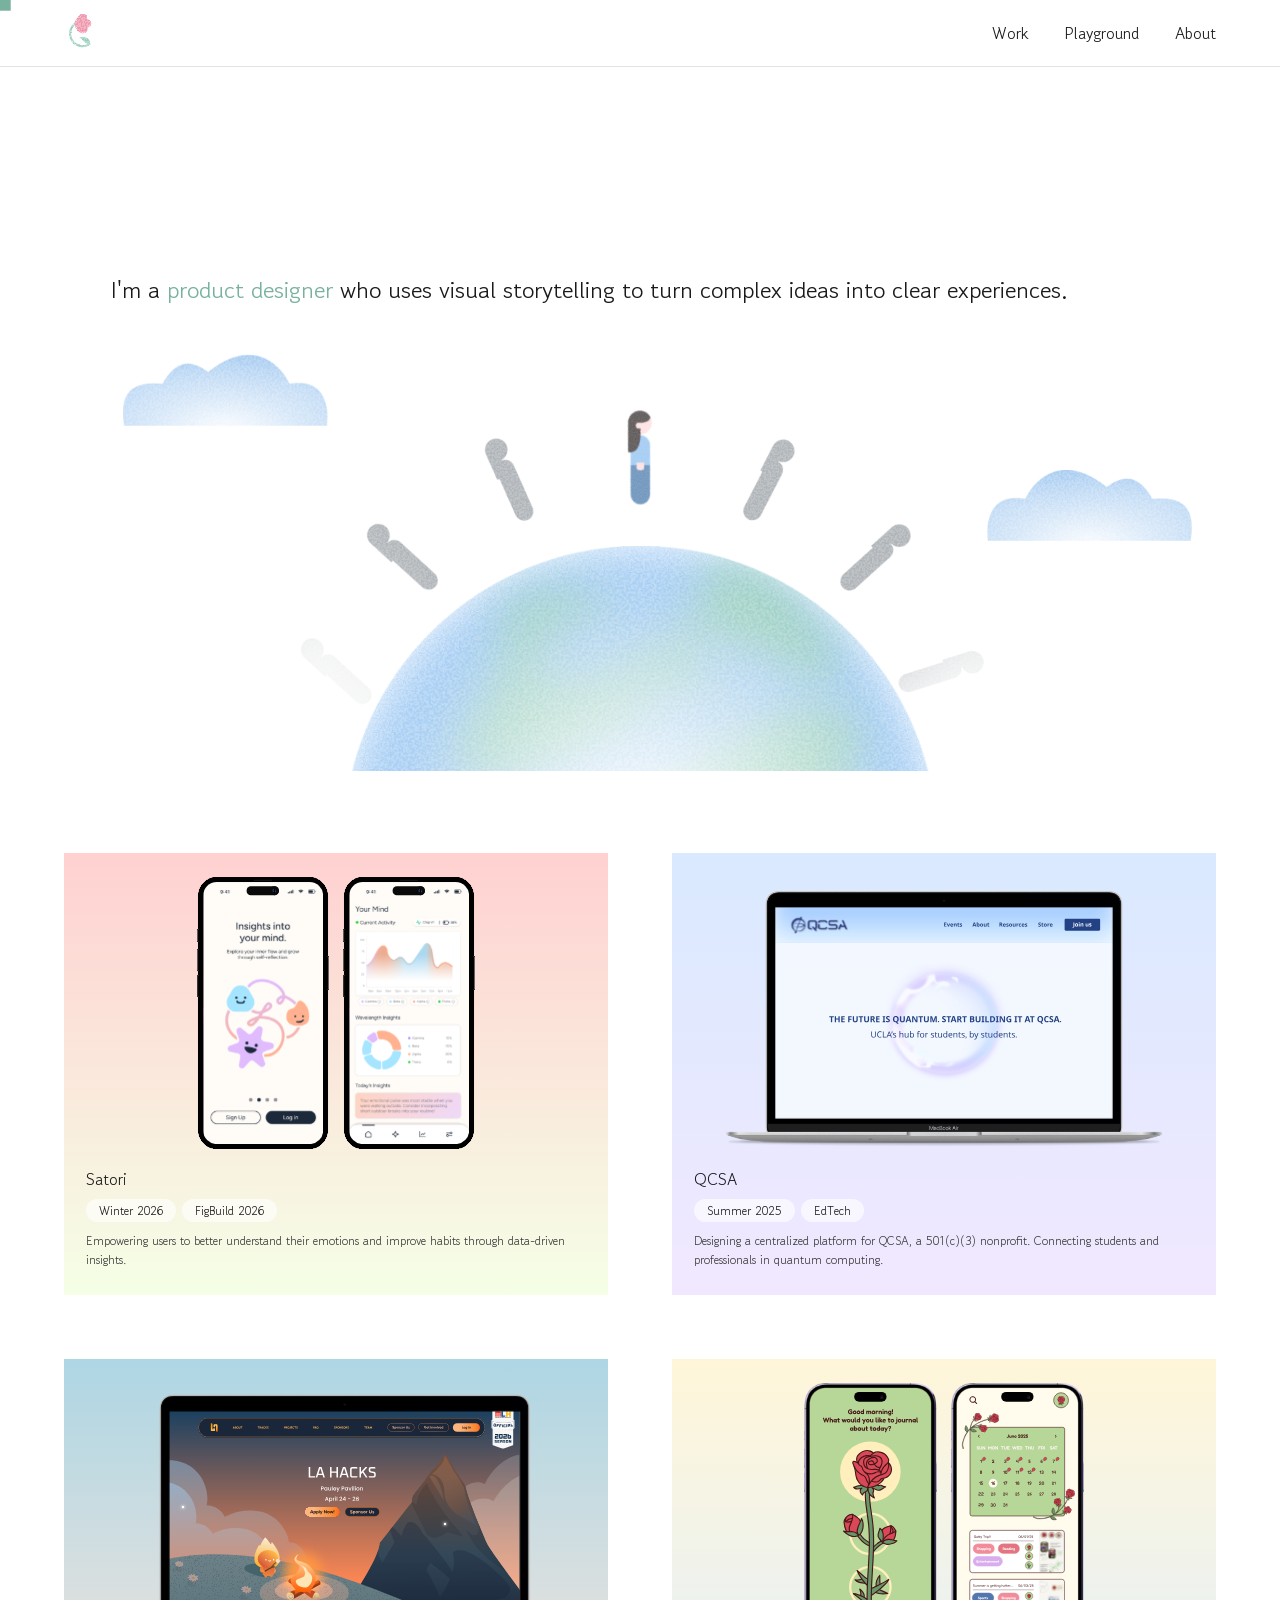
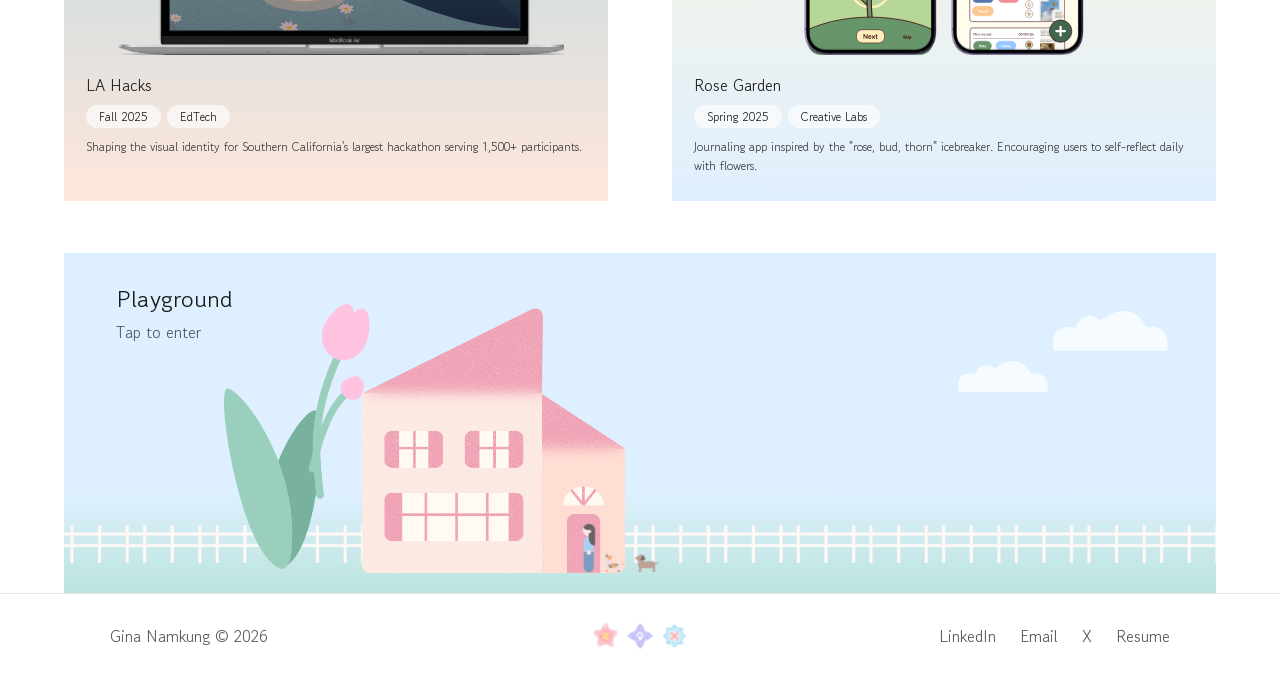
==== index.html @ fa968de3 "Initial commit: portfolio site" ====
<!DOCTYPE html>
<html lang="en">
<head>
  <meta charset="UTF-8">
  <meta name="viewport" content="width=device-width, initial-scale=1.0">
  <title>Gina — Product Designer</title>
  <link rel="icon" type="image/svg+xml" href="assets/logo.svg">
  <link rel="preconnect" href="https://fonts.googleapis.com">
  <link rel="preconnect" href="https://fonts.gstatic.com" crossorigin>
  <link href="https://fonts.googleapis.com/css2?family=Dancing+Script:wght@600&family=Gowun+Dodum&display=swap" rel="stylesheet">
  <link rel="stylesheet" href="style.css">
</head>
<body>

  <!-- ── NAV ── -->
  <nav class="nav">
    <div class="nav-inner">
      <a href="index.html" class="nav-logo">
        <img src="assets/logo.svg" alt="" class="nav-icon" aria-hidden="true" draggable="false">
      </a>
      <ul class="nav-links">
        <li><a href="#work">Work</a></li>
        <li><a href="playground.html">Playground</a></li>
        <li><a href="#about">About</a></li>
      </ul>
    </div>
  </nav>

  <!-- ── HERO ── -->
  <section class="hero">
    <div class="wrap hero-inner">
      <div class="hero-text">
        <span class="hero-name">Hello, I'm Gina!</span>
        <p class="hero-tagline">I'm a <span class="tagline-accent">product designer</span> who uses visual storytelling to turn complex ideas into clear experiences.</p>
      </div>
      <div class="hero-art">
        <div class="hero-globe-wrap">
          <div class="hero-globe-core">
            <img src="assets/glow.png"   class="hero-glow"   alt="" aria-hidden="true" draggable="false">
            <img src="assets/globe.png"  class="hero-globe"  alt="" aria-hidden="true" draggable="false">
            <img src="assets/orbit.png"  class="hero-orbit"  alt="" aria-hidden="true" draggable="false">
            <img src="assets/npc1.png"   class="hero-npc hero-npc--1"  alt="" aria-hidden="true" draggable="false">
            <img src="assets/npc2.png"   class="hero-npc hero-npc--2"  alt="" aria-hidden="true" draggable="false">
            <img src="assets/npc3.png"   class="hero-npc hero-npc--3"  alt="" aria-hidden="true" draggable="false">
            <img src="assets/npc4.png"   class="hero-npc hero-npc--4"  alt="" aria-hidden="true" draggable="false">
            <img src="assets/npc5.png"   class="hero-npc hero-npc--5"  alt="" aria-hidden="true" draggable="false">
            <img src="assets/npc6.png"   class="hero-npc hero-npc--6"  alt="" aria-hidden="true" draggable="false">
            <img src="assets/npc10.png"  class="hero-npc hero-npc--10" alt="" aria-hidden="true" draggable="false">
            <img src="assets/npc11.png"  class="hero-npc hero-npc--11" alt="" aria-hidden="true" draggable="false">
          </div>
          <img src="assets/cloud.png" class="hero-cloud hero-cloud--left"  alt="" aria-hidden="true" draggable="false">
          <img src="assets/cloud.png" class="hero-cloud hero-cloud--right" alt="" aria-hidden="true" draggable="false">
        </div>
      </div>
    </div>
  </section>

  <!-- ── WORK ── -->
  <section class="work" id="work">
    <div class="work-grid">

        <a class="card" href="#" style="--card-bg: linear-gradient(to bottom, #FFD1D1, #F5FFE6);">
          <div class="card-media">
            <img class="card-img" src="assets/Satori%201.svg" alt="Satori app mockup 1">
            <img class="card-img" src="assets/Satori2.svg" alt="Satori app mockup 2">
          </div>
          <div class="card-body">
            <h2>Satori</h2>
            <div class="tags">
              <span>Winter 2026</span>
              <span>FigBuild 2026</span>
            </div>
            <p>Empowering users to better understand their emotions and improve habits through data-driven insights.</p>
          </div>
        </a>

        <a class="card" href="#" style="--card-bg: linear-gradient(to bottom, #D9E9FF, #F1E8FF);">
          <div class="card-media">
            <img class="card-img" src="assets/qcsa.svg" alt="QCSA website mockup">
          </div>
          <div class="card-body">
            <h2>QCSA</h2>
            <div class="tags">
              <span>Summer 2025</span>
              <span>EdTech</span>
            </div>
            <p>Designing a centralized platform for QCSA, a 501(c)(3) nonprofit. Connecting students and professionals in quantum computing.</p>
          </div>
        </a>

        <a class="card" href="#" style="--card-bg: linear-gradient(to bottom, #AED6E4, #FFE7DB);">
          <div class="card-media">
            <img class="card-img" src="assets/lahacks.svg" alt="LA Hacks mockup">
          </div>
          <div class="card-body">
            <h2>LA Hacks</h2>
            <div class="tags">
              <span>Fall 2025</span>
              <span>EdTech</span>
            </div>
            <p>Shaping the visual identity for Southern California's largest hackathon serving 1,500+ participants.</p>
          </div>
        </a>

        <a class="card" href="#" style="--card-bg: linear-gradient(to bottom, #FFF6D9, #E0EFFF);">
          <div class="card-media">
            <img class="card-img" src="assets/RG%201.svg" alt="Rose Garden app mockup 1">
            <img class="card-img" src="assets/RG%202.svg" alt="Rose Garden app mockup 2">
          </div>
          <div class="card-body">
            <h2>Rose Garden</h2>
            <div class="tags">
              <span>Spring 2025</span>
              <span>Creative Labs</span>
            </div>
            <p>Journaling app inspired by the "rose, bud, thorn" icebreaker. Encouraging users to self-reflect daily with flowers.</p>
          </div>
        </a>

      </div>
  </section>

  <!-- ── PLAYGROUND ── -->
  <section class="pg-section" id="playground">
      <a href="playground.html" class="pg-box">
        <div class="pg-fence" aria-hidden="true"></div>
        <img src="assets/white-cloud.png" class="pg-cloud pg-cloud--1" alt="" aria-hidden="true" draggable="false">
        <img src="assets/white-cloud.png" class="pg-cloud pg-cloud--2" alt="" aria-hidden="true" draggable="false">
        <div class="pg-plants">
          <div class="pg-tulip-space">
            <div class="pg-tulip-wrap">
              <img src="assets/tulip-leaves.png" class="pg-tulip-leaves" alt="" aria-hidden="true" draggable="false">
              <img src="assets/tulip-big.png" class="pg-tulip-big" alt="" aria-hidden="true" draggable="false">
              <img src="assets/tulip-small.png" class="pg-tulip-small" alt="" aria-hidden="true" draggable="false">
            </div>
          </div>
          <div class="pg-house-space">
            <img src="assets/house.png" class="pg-house" alt="" aria-hidden="true" draggable="false">
          </div>
        </div>
        <div class="pg-npcs">
          <img src="assets/npc10.png" class="pg-npc pg-npc--10" alt="" aria-hidden="true" draggable="false">
          <img src="assets/npc11.png" class="pg-npc pg-npc--11" alt="" aria-hidden="true" draggable="false">
          <img src="assets/npc1.png"  class="pg-npc pg-npc--1"  alt="" aria-hidden="true" draggable="false">
        </div>
        <div class="pg-label">
          <p class="pg-title">Playground</p>
          <p class="pg-sub">Tap to enter</p>
        </div>
      </a>
  </section>

  <!-- ── FOOTER ── -->
  <footer class="footer" id="about">
    <hr class="footer-rule">
    <div class="wrap">
      <div class="footer-inner">
        <p class="footer-copy">Gina Namkung &copy; 2026</p>
        <img src="assets/3-flowers.png" class="footer-flowers" alt="" aria-hidden="true" draggable="false">
        <nav class="footer-links">
          <a href="https://linkedin.com/in/ginanamkung" target="_blank" rel="noopener">LinkedIn</a>
          <a href="mailto:dnamkung@ucsd.edu">Email</a>
          <a href="#">X</a>
          <a href="#">Resume</a>
        </nav>
      </div>
    </div>
  </footer>

  <div class="custom-cursor" id="customCursor"><span class="cursor-label">READ CASE STUDY →</span></div>

  <script>
    const customCursor = document.getElementById('customCursor');

    document.addEventListener('mousemove', e => {
      customCursor.style.left = e.clientX + 'px';
      customCursor.style.top  = e.clientY + 'px';
    });

    document.querySelectorAll('.card').forEach(card => {
      card.addEventListener('mouseenter', () => customCursor.classList.add('is-card'));
      card.addEventListener('mouseleave', () => customCursor.classList.remove('is-card'));
    });

    const npcScenes = [
      ['hero-npc--1'],
      ['hero-npc--2'],
      ['hero-npc--10'],
      ['hero-npc--11'],
      ['hero-npc--3'],
      ['hero-npc--4'],
      ['hero-npc--5'],
      ['hero-npc--6'],
    ];
    let currentScene = 0;
    let npcAnimating = false;
    const allNpcs = Array.from(document.querySelectorAll('.hero-npc'));

    function getEls(idx) {
      return npcScenes[idx].map(c => document.querySelector('.' + c));
    }

    function swapNpc(nextIdx) {
      if (npcAnimating) return;
      npcAnimating = true;

      const fromEls = getEls(currentScene);
      const toEls   = getEls(nextIdx);

      // Phase 1: NPC slides up + orbit grows
      fromEls.forEach(el => {
        el.style.transition = 'transform 0.35s ease-in';
        el.style.transform  = 'translateX(-50%) translateY(-10px)';
      });
      orbitEl.style.transition = 'transform 0.35s ease-in';
      orbitEl.style.transform  = 'translateX(-50%) rotate(3deg) scale(1.04)';

      setTimeout(() => {
        // Instant NPC switch at peak of pulse
        allNpcs.forEach(el => {
          el.style.transition = 'none';
          el.style.opacity    = '0';
          el.style.transform  = 'translateX(-50%)';
        });
        toEls.forEach(el => {
          el.style.opacity   = '1';
          el.style.transform = 'translateX(-50%) translateY(-10px)';
        });
        currentScene = nextIdx;

        // Phase 2: new NPC slides down + orbit returns to normal
        requestAnimationFrame(() => requestAnimationFrame(() => {
          toEls.forEach(el => {
            el.style.transition = 'transform 0.35s ease-out';
            el.style.transform  = 'translateX(-50%)';
          });
          orbitEl.style.transition = 'transform 0.35s ease-out';
          orbitEl.style.transform  = 'translateX(-50%) rotate(3deg) scale(1)';
          setTimeout(() => { npcAnimating = false; }, 350);
        }));
      }, 350);
    }

    let globeRotation = 0;
    const globeEl = document.querySelector('.hero-globe');
    const orbitEl = document.querySelector('.hero-orbit');

    let scrollTimer  = null;
    let pendingDir   = 0;

    window.addEventListener('wheel', e => {
      pendingDir = e.deltaY > 0 ? 1 : -1;

      if (scrollTimer) return;

      scrollTimer = setTimeout(() => {
        scrollTimer = null;
        if (npcAnimating) return;

        const dir = pendingDir;

        globeRotation += dir * 6;
        globeEl.style.transition = 'transform 0.6s ease-out';
        globeEl.style.transform  = `translateX(-50%) rotate(${globeRotation}deg)`;

        const next = (currentScene + dir + npcScenes.length) % npcScenes.length;
        swapNpc(next);
      }, 80);
    });

    const playgroundBox = document.querySelector('.pg-box');
    const playgroundObserver = new IntersectionObserver(entries => {
      entries.forEach(entry => {
        if (entry.isIntersecting) {
          playgroundBox.classList.add('is-visible');
          playgroundObserver.unobserve(playgroundBox);
        }
      });
    }, { threshold: 0.35 });
    playgroundObserver.observe(playgroundBox);

    // NPC walk to house on playground tap, then head to the playground page
    const pgNpcs = document.querySelector('.pg-npcs');
    playgroundBox.addEventListener('click', e => {
      e.preventDefault();
      if (pgNpcs.classList.contains('walking')) return;
      pgNpcs.classList.add('walking');
      setTimeout(() => {
        window.location.href = playgroundBox.href;
      }, 2680);
    });
  </script>

</body>
</html>
---- style.css ----
/* ── Reset & base ── */
*, *::before, *::after {
  box-sizing: border-box;
  margin: 0;
  padding: 0;
  cursor: none !important;
}

img {
  -webkit-user-drag: none;
  user-select: none;
  -webkit-user-select: none;
  pointer-events: none;
}

:root {
  --font: 'Gowun Dodum', sans-serif;
  --script: 'Dancing Script', cursive;
  --text: #1a1a1a;
  --muted: #555;
  --border: #e4e4e4;
  --max-w: 1180px;
  --px: clamp(20px, 5vw, 60px);
}

html { scroll-behavior: smooth; }

body {
  font-family: var(--font);
  color: var(--text);
  background: #fff;
  -webkit-font-smoothing: antialiased;
  cursor: none;
}

/* Shared max-width wrapper */
.wrap {
  max-width: var(--max-w);
  margin-left: auto;
  margin-right: auto;
  padding-left: var(--px);
  padding-right: var(--px);
}

/* ── NAV ── */
.nav {
  position: sticky;
  top: 0;
  z-index: 50;
  background: #fff;
  border-bottom: 1px solid var(--border);
}

.nav-inner {
  display: flex;
  align-items: center;
  justify-content: space-between;
  padding: 14px 64px;
}

.nav-logo {
  display: flex;
  align-items: center;
  gap: 6px;
  text-decoration: none;
  color: inherit;
}

.nav-icon {
  height: 37.8px;
  width: auto;
  overflow: visible;
}

.nav-brand {
  font-family: var(--script);
  font-size: 24px;
  font-weight: 600;
  line-height: 1;
}

.nav-links {
  list-style: none;
  display: flex;
  gap: 36px;
}

.nav-links a {
  text-decoration: none;
  color: var(--text);
  font-size: 16px;
  font-weight: 400;
  transition: opacity 0.15s;
}

.nav-links a:hover { opacity: 0.5; }

/* ── HERO ── */
.hero { overflow: visible; }

.hero-inner { padding-top: 52px; position: relative; }

.hero-text { margin-top: 80px; }

.hero-cloud {
  position: absolute;
  width: clamp(153px, 20vw, 289px);
  height: auto;
  bottom: 0;
  z-index: 5;
  pointer-events: none;
}

.hero-cloud--left  { left: calc(50% - clamp(220px, 30vw, 390px)); }
.hero-cloud--right { right: calc(50% - clamp(220px, 30vw, 390px)); transform: scaleX(-1); }

.hero-name {
  font-family: var(--script);
  font-size: clamp(48px, 5vw, 64px);
  font-weight: 600;
  line-height: 0.95;
  display: inline-block;
  overflow: hidden;
  white-space: nowrap;
  width: 0;
  max-width: max-content;
  border-right: 3.5px solid transparent;
  animation:
    hero-width  8.7s linear infinite,
    hero-cursor 8.7s linear infinite;
}

/* Cycle: type 1.6s → hold 5s → delete 1.6s → pause 0.5s = 8.7s total */
@keyframes hero-width {
  0%      { width: 0;                  padding-right: 0;   animation-timing-function: steps(16, end) }
  18.39%  { width: calc(7.4em + 7px); padding-right: 7px; animation-timing-function: step-end }
  75.86%  { width: calc(7.4em + 7px); padding-right: 7px; animation-timing-function: steps(16, end) }
  94.25%  { width: 0;                  padding-right: 0;   animation-timing-function: step-end }
  100%    { width: 0;                  padding-right: 0 }
}

/* Blink half-period: 0.5s / 8.7s = 5.75% — blinks during type+hold+delete, hidden during 0.5s pause */
@keyframes hero-cursor {
  /* typing 0%–18.39% */
  0%     { border-color: #99CFBC;    animation-timing-function: step-end }
  5.75%  { border-color: transparent; animation-timing-function: step-end }
  11.49% { border-color: #99CFBC;    animation-timing-function: step-end }
  17.24% { border-color: transparent; animation-timing-function: step-end }
  18.39% { border-color: #99CFBC;    animation-timing-function: step-end }
  /* hold 18.39%–75.86% */
  24.14% { border-color: transparent; animation-timing-function: step-end }
  29.89% { border-color: #99CFBC;    animation-timing-function: step-end }
  35.63% { border-color: transparent; animation-timing-function: step-end }
  41.38% { border-color: #99CFBC;    animation-timing-function: step-end }
  47.13% { border-color: transparent; animation-timing-function: step-end }
  52.87% { border-color: #99CFBC;    animation-timing-function: step-end }
  58.62% { border-color: transparent; animation-timing-function: step-end }
  64.37% { border-color: #99CFBC;    animation-timing-function: step-end }
  70.11% { border-color: transparent; animation-timing-function: step-end }
  75.86% { border-color: #99CFBC;    animation-timing-function: step-end }
  /* delete 75.86%–94.25% */
  81.61% { border-color: transparent; animation-timing-function: step-end }
  87.36% { border-color: #99CFBC;    animation-timing-function: step-end }
  93.10% { border-color: transparent; animation-timing-function: step-end }
  /* pause 94.25%–100%: hidden */
  94.25% { border-color: transparent }
  100%   { border-color: transparent }
}

.hero-tagline {
  font-size: 24px;
  font-weight: 400;
  line-height: 1.6;
  margin-top: 6px;
  white-space: nowrap;
}

.tagline-accent {
  color: #78B19D;
}

.hero-art {
  position: relative;
  display: flex;
  justify-content: center;
  align-items: flex-end;
  margin-top: 32px;
  overflow: visible;
}

/* ── Layered globe illustration ── */
.hero-globe-wrap {
  position: relative;
  width: clamp(520px, 62vw, 760px);
  height: clamp(320px, 38vw, 460px);
  overflow: visible;
}

/* clips only the globe layers, not the clouds */
.hero-globe-core {
  position: absolute;
  inset: 0;
  overflow: visible;
  clip-path: inset(-9999px 0 50% 0);
  transform: translateY(200px);
  animation: globe-rise-in 1s ease-out both;
}

.hero-glow {
  position: absolute;
  top: calc(25% + 25px);
  left: 50%;
  width: 131%;
  height: auto;
  transform: translate(-50%, -50%);
  z-index: 2;
}

.hero-globe {
  position: absolute;
  left: 50%;
  bottom: -30%;
  width: 78%;
  height: auto;
  transform: translateX(-50%);
  z-index: 3;
}

.hero-orbit {
  position: absolute;
  left: 50%;
  bottom: -28%;
  width: 95%;
  height: auto;
  transform: translateX(-50%) rotate(3deg) scale(1);
  transform-origin: center center;
  z-index: 1;
}

.hero-cloud {
  position: absolute;
  width: clamp(135px, 16vw, 207px);
  height: auto;
  z-index: 4;
  pointer-events: none;
}

.hero-npc {
  position: absolute;
  left: 50%;
  bottom: calc(50% + 265px);
  width: 3.57%;
  height: auto;
  transform: translateX(-50%);
  z-index: 4;
  opacity: 0;
}

.hero-npc--1  { opacity: 1; }
.hero-npc--6  { width: 4.4625%; }
.hero-npc--10 { width: 9.375%; bottom: calc(50% + 250px); }
.hero-npc--11 { width: 9.375%; bottom: calc(50% + 250px); }

.hero-cloud--left  { left: -18%; top: 3%; animation: cloud-left-in 1.1s ease-out 0.05s both, cloud-float-left 30s ease-in-out 1.15s infinite; }
.hero-cloud--right { right: calc(-20% - 20px); top: 28%; animation: cloud-right-in 1.1s ease-out 0.05s both, cloud-float-right 30s ease-in-out 1.15s infinite; }

@keyframes globe-rise-in {
  from { opacity: 0; transform: translateY(290px); }
  to   { opacity: 1; transform: translateY(200px); }
}

@keyframes cloud-left-in {
  from { opacity: 0; transform: translateX(-50vw); }
  to   { opacity: 1; transform: translateX(0); }
}

@keyframes cloud-right-in {
  from { opacity: 0; transform: scaleX(-1) translateX(-50vw); }
  to   { opacity: 1; transform: scaleX(-1) translateX(0); }
}

@keyframes cloud-float-left {
  0%   { transform: translateX(0); }
  50%  { transform: translateX(100px); }
  100% { transform: translateX(0); }
}

@keyframes cloud-float-right {
  0%   { transform: scaleX(-1) translateX(0); }
  50%  { transform: scaleX(-1) translateX(50px); }
  100% { transform: scaleX(-1) translateX(0); }
}

@keyframes pg-cloud-float {
  0%   { transform: translateX(-500px); }
  50%  { transform: translateX(0); }
  100% { transform: translateX(-500px); }
}

/* ── Layered hero tulip ── */
.hero-tulip-wrap {
  position: relative;
  width: clamp(180px, 22vw, 285px);
  height: clamp(285px, 36vw, 445px);
  flex-shrink: 0;
  z-index: 1;
  margin-left: clamp(-41px, calc(-6vw + 33px), -14px);
  margin-bottom: 2px;
}

.hero-tulip-leaves {
  position: absolute;
  bottom: 0;
  left: calc(50% - 25px);
  width: 48%;
  height: auto;
  transform: translateX(-50%);
  z-index: 4;
}

/* big flower: rests at -4deg, swings to -11deg (-4 + -7) */
.hero-tulip-big {
  position: absolute;
  top: calc(6% + 15px);
  left: calc(47% + 17px);
  width: 32%;
  height: auto;
  transform-origin: bottom center;
  z-index: 3;
  animation: tulip-sway-big 6s ease-in-out infinite;
}

/* small bud: rests at 3deg, swings to -2deg (3 + -5) */
.hero-tulip-small {
  position: absolute;
  top: calc(30% + 25px);
  left: calc(66% - 73px);
  width: 29%;
  height: auto;
  transform-origin: bottom center;
  z-index: 3;
  animation: tulip-sway-small 6s ease-in-out infinite;
}

/* translateX(-50%) keeps big flower centred on its left anchor through the rotation */
@keyframes tulip-sway-big {
  0%   { transform: translateX(-50%) rotate(-4deg)  }
  50%  { transform: translateX(-50%) rotate(-9deg) }
  100% { transform: translateX(-50%) rotate(-4deg)  }
}

@keyframes tulip-sway-small {
  0%   { transform: rotate(3deg)  }
  50%  { transform: rotate(-2deg) }
  100% { transform: rotate(3deg)  }
}

.hero-house {
  height: clamp(190px, 25vw, 300px);
  width: auto;
  flex-shrink: 0;
  margin-bottom: 12px;
}

/* ── Playground illustration ── */

.pg-plants {
  position: relative;
  display: flex;
  align-items: flex-end;
  height: 100%;
  flex: 1;
  margin-bottom: 20px;
  padding-left: 128px;
}

.pg-tulip-space {
  position: relative;
  width: 180px;
  height: 100%;
  flex-shrink: 0;
}

.pg-tulip-wrap {
  position: absolute;
  left: 0;
  bottom: 0;
  width: clamp(230px, 29vw, 360px);
  height: 100%;
  transform: scale(0.5);
  transform-origin: bottom left;
}

.pg-tulip-leaves {
  position: absolute;
  left: 50%;
  bottom: 0;
  width: 55.8%;
  height: auto;
  z-index: 1;
  transform: translateX(-50%);
}

.pg-tulip-big {
  position: absolute;
  left: calc(47% + 80px);
  bottom: calc(20% + 80px);
  width: 39.1%;
  height: auto;
  z-index: 3;
  transform-origin: 50% 100%;
  animation: big-tulip-sway 3.4s ease-in-out infinite alternate;
}

.pg-tulip-small {
  position: absolute;
  left: 66%;
  bottom: calc(12% + 160px);
  width: 38.64%;
  height: auto;
  z-index: 2;
  transform-origin: 50% 100%;
  animation: small-tulip-sway 2.8s ease-in-out infinite alternate;
  animation-delay: -1.2s;
}

.pg-house-space {
  flex-shrink: 0;
  transform: scale(1.547);
  transform-origin: bottom left;
  position: relative;
  z-index: 1;
}

.pg-npcs {
  display: flex;
  align-items: flex-end;
  gap: 6px;
  position: absolute;
  right: 556px;
  bottom: 20px;
  z-index: 2;
  transform: scaleX(-1);
  transition: transform 1.68s ease-in-out;
}

.pg-npcs.walking {
  transform: scaleX(-1) translateX(180px);
}

.pg-npc {
  height: auto;
}

.pg-npc--1  { width: 14px; margin-right: 40px; }
.pg-npc--10 { width: 26px; }
.pg-npc--11 { width: 26px; }

/* hop in place while .pg-npcs slides left, staggered so they don't bounce in unison */
.pg-npcs.walking .pg-npc--10 { animation: pg-npc-hop 1.68s ease-in-out; }
.pg-npcs.walking .pg-npc--11 { animation: pg-npc-hop 1.68s ease-in-out 0.084s; }
.pg-npcs.walking .pg-npc--1  { animation: pg-npc-hop 1.68s ease-in-out 0.168s; }

@keyframes pg-npc-hop {
  0%, 100%                    { transform: translateY(0); }
  12.5%, 37.5%, 62.5%, 87.5%  { transform: translateY(-7px); }
  25%, 50%, 75%                { transform: translateY(0); }
}

.pg-house {
  position: relative;
  width: clamp(105px, 13.5vw, 170px);
  height: auto;
  display: block;
  z-index: 2;
}

@keyframes big-tulip-sway {
  0%   { transform: translateX(-50%) rotate(-5deg); }
  100% { transform: translateX(-50%) rotate(5deg); }
}

@keyframes small-tulip-sway {
  0%   { transform: translateX(-50%) rotate(6deg); }
  100% { transform: translateX(-50%) rotate(-6deg); }
}

/* ── WORK ── */
.work { padding: 52px 0 0; }

.work-grid {
  display: grid;
  grid-template-columns: 1fr 1fr;
  gap: 64px;
  padding: 0 64px;
}

.card {
  display: block;
  background: var(--card-bg, #f0f0f0);
  overflow: hidden;
  text-decoration: none;
  color: inherit;
}


/* ── Cursor ── */
.custom-cursor {
  position: fixed;
  top: 0;
  left: 0;
  pointer-events: none;
  transform: translate(-50%, -50%);
  user-select: none;
  z-index: 9999;
  width: 20.61px;
  height: 20.61px;
  background: #78B19D;
  overflow: hidden;
  display: flex;
  align-items: center;
  justify-content: center;
  transition: width 0.35s ease, height 0.35s ease, transform 0.35s ease;
}

.cursor-label {
  font-family: var(--font);
  font-size: 12px;
  font-weight: 700;
  letter-spacing: -0.02em;
  color: #fff;
  white-space: nowrap;
  opacity: 0;
  transform: translateX(-8px);
  transition: opacity 0.25s ease, transform 0.35s ease;
}

.custom-cursor.is-card {
  width: 132px;
  height: 32px;
  transform: translate(0, -50%);
}

.custom-cursor.is-card .cursor-label {
  opacity: 1;
  transform: translateX(0);
}


.card-media {
  height: 296px;
  display: flex;
  align-items: flex-end;
  justify-content: center;
  gap: 14px;
  padding: 24px 28px 0;
  overflow: hidden;
}

.card-img {
  display: block;
  max-width: 100%;
  max-height: 100%;
  object-fit: contain;
}

.card-body {
  padding: 18px 22px 26px;
}

.card-body h2 {
  font-size: 16px;
  font-weight: 400;
  margin-bottom: 8px;
}

.tags {
  display: flex;
  flex-wrap: wrap;
  gap: 6px;
  margin-bottom: 10px;
}

.tags span {
  display: inline-block;
  padding: 3px 13px;
  border-radius: 999px;
  font-size: 12px;
  background: rgba(255, 255, 255, 0.65);
  white-space: nowrap;
}

.card-body p {
  font-size: 12px;
  line-height: 1.55;
  color: #3a3a3a;
}

/* ── PLAYGROUND ── */
.pg-section { padding: 52px 64px 0; }

.pg-box {
  position: relative;
  display: flex;
  align-items: flex-end;
  justify-content: space-between;
  background: linear-gradient(to bottom, #DEF0FF 70%, #BCE4DD 100%);
  overflow: hidden;
  height: 340px;
  text-decoration: none;
  color: inherit;
  -webkit-tap-highlight-color: transparent;
}

.pg-fence {
  position: absolute;
  left: 0;
  right: 0;
  bottom: 30px;
  height: 38.4px;
  background-image: url('assets/fence.png');
  background-repeat: repeat-x;
  background-position: bottom left;
  background-size: auto 38.4px;
  z-index: 0;
  pointer-events: none;
}

.pg-cloud {
  position: absolute;
  width: clamp(70px, 9vw, 120px);
  height: auto;
  top: 58px;
  z-index: 1;
  opacity: 0.7;
  animation: pg-cloud-float 120s ease-in-out infinite;
  pointer-events: none;
}

.pg-cloud--1 { right: 48px; }
.pg-cloud--2 { top: 108px; right: 168px; width: clamp(54px, 7vw, 92px); }

.pg-plants {
  display: flex;
  align-items: flex-end;
  flex-shrink: 0;
  /* negative margin pulls plants left so they sit flush */
  margin-left: -10px;
}

.pg-plants img {
  flex-shrink: 0;
  /* space the tulips slightly apart */
  margin-right: -12px;
}

.pg-label {
  position: absolute;
  top: 28px;
  left: 52px;
  text-align: left;
  flex-shrink: 0;
}

.pg-title {
  font-size: 24px;
  font-weight: 400;
  letter-spacing: 0.01em;
  color: var(--text);
}

.pg-sub {
  font-size: 16px;
  color: #4a5a5c;
  margin-top: 4px;
}

/* ── PLAYGROUND PAGE ── */
.pgpage-hero { padding: 80px 64px 60px; }

.pgpage-title {
  font-family: var(--script);
  font-size: clamp(40px, 6vw, 64px);
  font-weight: 600;
  color: var(--text);
}

.pgpage-tagline {
  font-size: 18px;
  line-height: 1.6;
  color: var(--muted);
  margin-top: 10px;
  max-width: 520px;
}

.pgpage-empty {
  padding: 0 64px 140px;
  font-size: 14px;
  color: var(--muted);
}

/* ── FOOTER ── */
.footer { padding-bottom: 40px; }

.footer-rule {
  border: none;
  border-top: 1px solid var(--border);
  margin: 0 0 30px;
}

.footer-inner {
  position: relative;
  display: flex;
  align-items: center;
  justify-content: space-between;
}

.footer-copy {
  font-size: 16px;
  color: var(--muted);
}

.footer-flowers {
  position: absolute;
  left: 50%;
  transform: translateX(-50%);
  height: 32px;
  width: auto;
}

.footer-links {
  display: flex;
  gap: 24px;
}

.footer-links a {
  text-decoration: none;
  color: var(--muted);
  font-size: 16px;
  transition: color 0.15s;
}

.footer-links a:hover { color: var(--text); }

/* ── Responsive ── */
@media (max-width: 720px) {
  .work-grid {
    grid-template-columns: 1fr;
  }

  .hero-art {
    justify-content: flex-start;
    margin-left: calc(-1 * var(--px));
  }

  .pg-label {
    padding-right: 24px;
  }

  .footer-inner {
    flex-wrap: wrap;
    gap: 32px;
  }

  .footer-brand {
    margin-left: 0;
    width: 100%;
  }

  .nav-links { gap: 20px; }
}
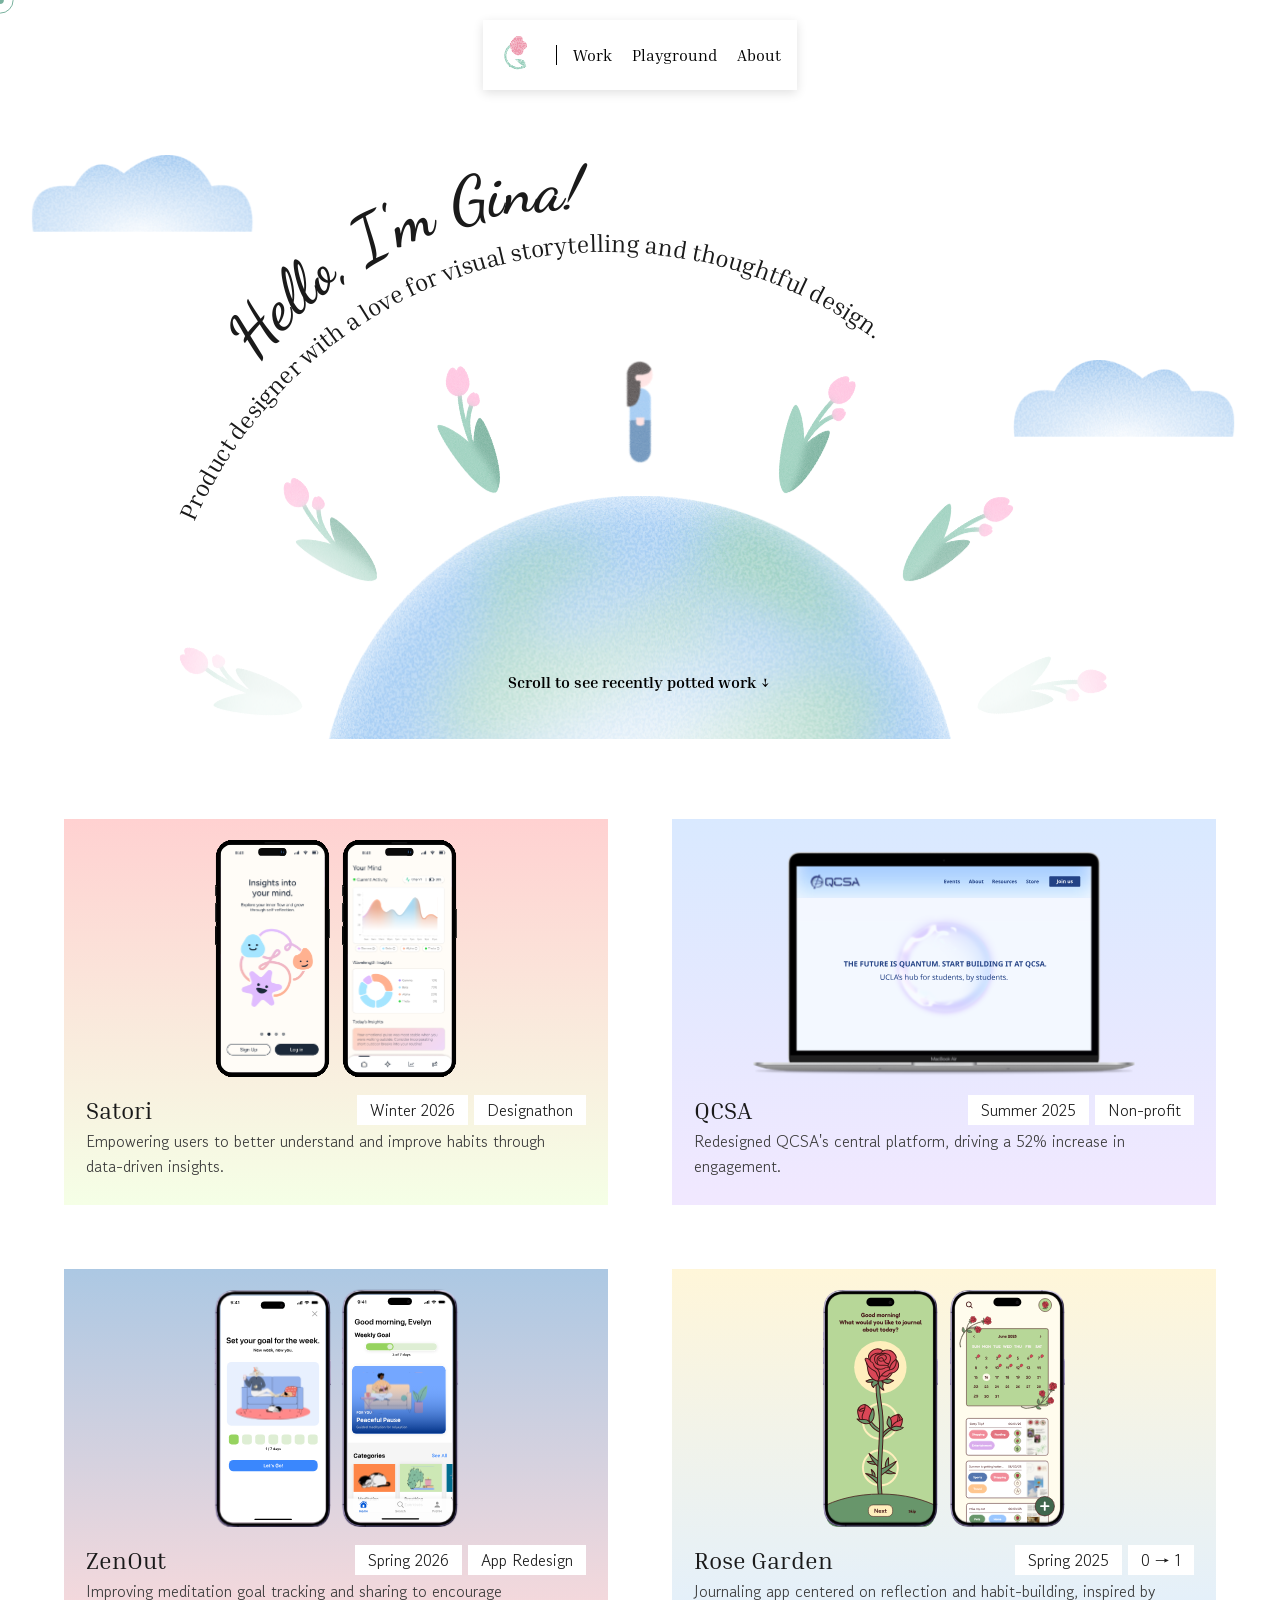
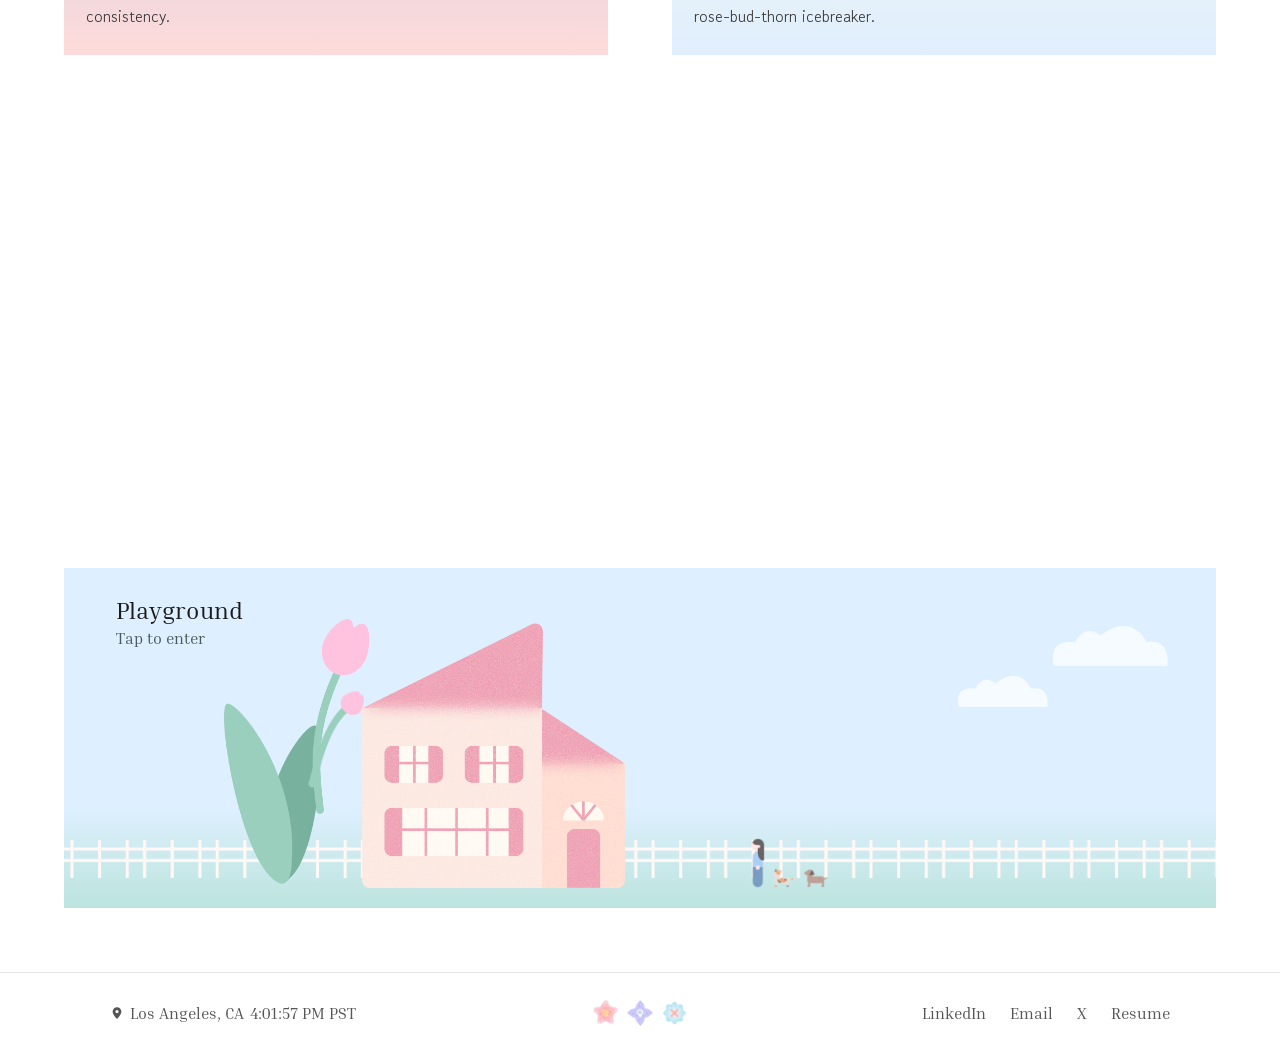
==== commit 0a8a96a2: "Update portfolio: new about page, assets, and style tweaks" ====
--- a/index.html
+++ b/index.html
@@ -7,10 +7,21 @@
   <link rel="icon" type="image/svg+xml" href="assets/logo.svg">
   <link rel="preconnect" href="https://fonts.googleapis.com">
   <link rel="preconnect" href="https://fonts.gstatic.com" crossorigin>
-  <link href="https://fonts.googleapis.com/css2?family=Dancing+Script:wght@600&family=Gowun+Dodum&display=swap" rel="stylesheet">
+  <link href="https://fonts.googleapis.com/css2?family=Dancing+Script:wght@600&family=Gowun+Dodum&family=Inria+Serif:ital,wght@0,300;0,400;0,700;1,300;1,400;1,700&display=swap" rel="stylesheet">
   <link rel="stylesheet" href="style.css">
 </head>
 <body>
+
+  <div class="page-flash" id="pageFlash"></div>
+
+  <div class="loading-screen" id="loadingScreen">
+    <div class="loading-spin-wrap">
+      <img src="assets/twoflower.svg" alt="" aria-hidden="true" draggable="false">
+    </div>
+    <h2 class="loading-text">Blooming...</h2>
+  </div>
+  <script src="assets/page-flash.js"></script>
+  <script src="assets/loading-screen.js"></script>
 
   <!-- ── NAV ── -->
   <nav class="nav">
@@ -21,7 +32,7 @@
       <ul class="nav-links">
         <li><a href="#work">Work</a></li>
         <li><a href="playground.html">Playground</a></li>
-        <li><a href="#about">About</a></li>
+        <li><a href="about.html">About</a></li>
       </ul>
     </div>
   </nav>
@@ -30,24 +41,50 @@
   <section class="hero">
     <div class="wrap hero-inner">
       <div class="hero-text">
-        <span class="hero-name">Hello, I'm Gina!</span>
-        <p class="hero-tagline">I'm a <span class="tagline-accent">product designer</span> who uses visual storytelling to turn complex ideas into clear experiences.</p>
+        <svg class="hero-name-svg" viewBox="100 -60 600 165" aria-hidden="true" focusable="false">
+          <path id="heroNameArc" d="M0,400 A400,400 0 0 1 800,400" fill="none" stroke="none"/>
+          <text class="hero-name-text" text-anchor="middle">
+            <textPath href="#heroNameArc" startOffset="50%">Hello, I'm Gina!</textPath>
+          </text>
+        </svg>
+        <svg class="hero-tagline-svg" viewBox="46 -30 808 248" aria-hidden="true" focusable="false">
+          <path id="heroTaglineArc" d="M0,450 A450,450 0 0 1 900,450" fill="none" stroke="none"/>
+          <text class="hero-tagline-text" text-anchor="middle">
+            <textPath href="#heroTaglineArc" startOffset="50%">Product designer with a love for visual storytelling and thoughtful design.</textPath>
+          </text>
+        </svg>
+        <span class="sr-only">Hello, I'm Gina! Product designer with a love for visual storytelling and thoughtful design.</span>
       </div>
       <div class="hero-art">
         <div class="hero-globe-wrap">
           <div class="hero-globe-core">
             <img src="assets/glow.png"   class="hero-glow"   alt="" aria-hidden="true" draggable="false">
             <img src="assets/globe.png"  class="hero-globe"  alt="" aria-hidden="true" draggable="false">
-            <img src="assets/orbit.png"  class="hero-orbit"  alt="" aria-hidden="true" draggable="false">
-            <img src="assets/npc1.png"   class="hero-npc hero-npc--1"  alt="" aria-hidden="true" draggable="false">
-            <img src="assets/npc2.png"   class="hero-npc hero-npc--2"  alt="" aria-hidden="true" draggable="false">
-            <img src="assets/npc3.png"   class="hero-npc hero-npc--3"  alt="" aria-hidden="true" draggable="false">
-            <img src="assets/npc4.png"   class="hero-npc hero-npc--4"  alt="" aria-hidden="true" draggable="false">
-            <img src="assets/npc5.png"   class="hero-npc hero-npc--5"  alt="" aria-hidden="true" draggable="false">
-            <img src="assets/npc6.png"   class="hero-npc hero-npc--6"  alt="" aria-hidden="true" draggable="false">
-            <img src="assets/npc10.png"  class="hero-npc hero-npc--10" alt="" aria-hidden="true" draggable="false">
-            <img src="assets/npc11.png"  class="hero-npc hero-npc--11" alt="" aria-hidden="true" draggable="false">
-          </div>
+            <div class="hero-tulip-ring">
+              <!-- 15 even slots (24deg apart); slot at 0deg (top) is left empty
+                   as a gap the width of one tulip -->
+              <img src="assets/tulip.png" class="hero-tulip" style="--ang: 24deg"  alt="" aria-hidden="true" draggable="false">
+              <img src="assets/tulip.png" class="hero-tulip" style="--ang: 48deg"  alt="" aria-hidden="true" draggable="false">
+              <img src="assets/tulip.png" class="hero-tulip" style="--ang: 72deg"  alt="" aria-hidden="true" draggable="false">
+              <img src="assets/tulip.png" class="hero-tulip" style="--ang: 96deg"  alt="" aria-hidden="true" draggable="false">
+              <img src="assets/tulip.png" class="hero-tulip" style="--ang: 120deg" alt="" aria-hidden="true" draggable="false">
+              <img src="assets/tulip.png" class="hero-tulip" style="--ang: 144deg" alt="" aria-hidden="true" draggable="false">
+              <img src="assets/tulip.png" class="hero-tulip" style="--ang: 168deg" alt="" aria-hidden="true" draggable="false">
+              <img src="assets/tulip.png" class="hero-tulip" style="--ang: 192deg" alt="" aria-hidden="true" draggable="false">
+              <img src="assets/tulip.png" class="hero-tulip" style="--ang: 216deg" alt="" aria-hidden="true" draggable="false">
+              <img src="assets/tulip.png" class="hero-tulip" style="--ang: 240deg" alt="" aria-hidden="true" draggable="false">
+              <img src="assets/tulip.png" class="hero-tulip" style="--ang: 264deg" alt="" aria-hidden="true" draggable="false">
+              <img src="assets/tulip.png" class="hero-tulip" style="--ang: 288deg" alt="" aria-hidden="true" draggable="false">
+              <img src="assets/tulip.png" class="hero-tulip" style="--ang: 312deg" alt="" aria-hidden="true" draggable="false">
+              <img src="assets/tulip.png" class="hero-tulip" style="--ang: 336deg" alt="" aria-hidden="true" draggable="false">
+              <!-- NPCs orbit inside the ring too, sharing its top gap slot -->
+              <img src="assets/npc1.png"   class="hero-npc hero-npc--1"  alt="" aria-hidden="true" draggable="false">
+              <img src="assets/npc2.png"   class="hero-npc hero-npc--2"  alt="" aria-hidden="true" draggable="false">
+              <img src="assets/npc10.png"  class="hero-npc hero-npc--10" alt="" aria-hidden="true" draggable="false">
+              <img src="assets/npc11.png"  class="hero-npc hero-npc--11" alt="" aria-hidden="true" draggable="false">
+            </div>
+          </div>
+          <p class="hero-scroll-hint">Scroll to see recently potted work ↓</p>
           <img src="assets/cloud.png" class="hero-cloud hero-cloud--left"  alt="" aria-hidden="true" draggable="false">
           <img src="assets/cloud.png" class="hero-cloud hero-cloud--right" alt="" aria-hidden="true" draggable="false">
         </div>
@@ -59,61 +96,102 @@
   <section class="work" id="work">
     <div class="work-grid">
 
-        <a class="card" href="#" style="--card-bg: linear-gradient(to bottom, #FFD1D1, #F5FFE6);">
+        <a class="card" href="satori.html" style="--card-bg: linear-gradient(to bottom, #FFD1D1, #F5FFE6);">
           <div class="card-media">
             <img class="card-img" src="assets/Satori%201.svg" alt="Satori app mockup 1">
             <img class="card-img" src="assets/Satori2.svg" alt="Satori app mockup 2">
           </div>
           <div class="card-body">
-            <h2>Satori</h2>
-            <div class="tags">
-              <span>Winter 2026</span>
-              <span>FigBuild 2026</span>
-            </div>
-            <p>Empowering users to better understand their emotions and improve habits through data-driven insights.</p>
-          </div>
-        </a>
-
-        <a class="card" href="#" style="--card-bg: linear-gradient(to bottom, #D9E9FF, #F1E8FF);">
+            <div class="card-title-row">
+              <h2>Satori</h2>
+              <div class="tags">
+                <span>Winter 2026</span>
+                <span>Designathon</span>
+              </div>
+            </div>
+            <p>Empowering users to better understand and improve habits through data-driven insights.</p>
+          </div>
+        </a>
+
+        <a class="card" href="qcsa.html" style="--card-bg: linear-gradient(to bottom, #D9E9FF, #F1E8FF);">
           <div class="card-media">
             <img class="card-img" src="assets/qcsa.svg" alt="QCSA website mockup">
           </div>
           <div class="card-body">
-            <h2>QCSA</h2>
-            <div class="tags">
-              <span>Summer 2025</span>
-              <span>EdTech</span>
-            </div>
-            <p>Designing a centralized platform for QCSA, a 501(c)(3) nonprofit. Connecting students and professionals in quantum computing.</p>
-          </div>
-        </a>
-
-        <a class="card" href="#" style="--card-bg: linear-gradient(to bottom, #AED6E4, #FFE7DB);">
-          <div class="card-media">
-            <img class="card-img" src="assets/lahacks.svg" alt="LA Hacks mockup">
-          </div>
-          <div class="card-body">
-            <h2>LA Hacks</h2>
-            <div class="tags">
-              <span>Fall 2025</span>
-              <span>EdTech</span>
-            </div>
-            <p>Shaping the visual identity for Southern California's largest hackathon serving 1,500+ participants.</p>
-          </div>
-        </a>
-
-        <a class="card" href="#" style="--card-bg: linear-gradient(to bottom, #FFF6D9, #E0EFFF);">
+            <div class="card-title-row">
+              <h2>QCSA</h2>
+              <div class="tags">
+                <span>Summer 2025</span>
+                <span>Non-profit</span>
+              </div>
+            </div>
+            <p>Redesigned QCSA's central platform, driving a 52% increase in engagement.</p>
+          </div>
+        </a>
+
+        <a class="card" href="zenout.html" style="--card-bg: linear-gradient(to bottom, #ACC8E3, #FFDBDB);">
+          <div class="card-media">
+            <img class="card-img phone-zoom" src="assets/Zenout.svg" alt="ZenOut app mockup 1">
+            <img class="card-img phone-zoom" src="assets/Zenout%202.svg" alt="ZenOut app mockup 2">
+          </div>
+          <div class="card-body">
+            <div class="card-title-row">
+              <h2>ZenOut</h2>
+              <div class="tags">
+                <span>Spring 2026</span>
+                <span>App Redesign</span>
+              </div>
+            </div>
+            <p>Improving meditation goal tracking and sharing to encourage consistency.</p>
+          </div>
+        </a>
+
+        <a class="card" href="rose-garden.html" style="--card-bg: linear-gradient(to bottom, #FFF6D9, #E0EFFF);">
           <div class="card-media">
             <img class="card-img" src="assets/RG%201.svg" alt="Rose Garden app mockup 1">
             <img class="card-img" src="assets/RG%202.svg" alt="Rose Garden app mockup 2">
           </div>
           <div class="card-body">
-            <h2>Rose Garden</h2>
-            <div class="tags">
-              <span>Spring 2025</span>
-              <span>Creative Labs</span>
-            </div>
-            <p>Journaling app inspired by the "rose, bud, thorn" icebreaker. Encouraging users to self-reflect daily with flowers.</p>
+            <div class="card-title-row">
+              <h2>Rose Garden</h2>
+              <div class="tags">
+                <span>Spring 2025</span>
+                <span>0 → 1</span>
+              </div>
+            </div>
+            <p>Journaling app centered on reflection and habit-building, inspired by rose-bud-thorn icebreaker.</p>
+          </div>
+        </a>
+
+        <a class="card" href="la-hacks.html" style="--card-bg: linear-gradient(to bottom, #AED6E4, #FFE7DB);">
+          <div class="card-media">
+            <img class="card-img" src="assets/lahacks.svg" alt="LA Hacks mockup">
+          </div>
+          <div class="card-body">
+            <div class="card-title-row">
+              <h2>LA Hacks</h2>
+              <div class="tags">
+                <span>Fall 2025</span>
+                <span>Non-profit</span>
+              </div>
+            </div>
+            <p>Shaping the visual identity for SoCal's largest hackathon serving 1,500+ participants.</p>
+          </div>
+        </a>
+
+        <a class="card" href="sips.html" style="--card-bg: linear-gradient(to bottom, #FFE3D6, #E7FFE6);">
+          <div class="card-media">
+            <img class="card-img" src="assets/SIPS.svg" alt="SIPS mockup">
+          </div>
+          <div class="card-body">
+            <div class="card-title-row">
+              <h2>SIPS</h2>
+              <div class="tags">
+                <span>Fall 2026</span>
+                <span>Internship</span>
+              </div>
+            </div>
+            <p>Redesigning map of sober-inclusive places.</p>
           </div>
         </a>
 
@@ -155,7 +233,13 @@
     <hr class="footer-rule">
     <div class="wrap">
       <div class="footer-inner">
-        <p class="footer-copy">Gina Namkung &copy; 2026</p>
+        <p class="footer-copy local-clock" aria-label="Current time in Los Angeles, California">
+          <svg class="local-clock-pin" viewBox="0 0 24 24" fill="none" xmlns="http://www.w3.org/2000/svg" aria-hidden="true">
+            <path d="M12 2C7.86 2 4.5 5.36 4.5 9.5c0 5.06 6.34 11.6 6.61 11.88a1.25 1.25 0 0 0 1.78 0c.27-.28 6.61-6.82 6.61-11.88C19.5 5.36 16.14 2 12 2Zm0 10.25a2.75 2.75 0 1 1 0-5.5 2.75 2.75 0 0 1 0 5.5Z" fill="currentColor"/>
+          </svg>
+          <span>Los Angeles, CA</span>
+          <span class="local-clock-time" id="localClockTime"></span>
+        </p>
         <img src="assets/3-flowers.png" class="footer-flowers" alt="" aria-hidden="true" draggable="false">
         <nav class="footer-links">
           <a href="https://linkedin.com/in/ginanamkung" target="_blank" rel="noopener">LinkedIn</a>
@@ -167,83 +251,111 @@
     </div>
   </footer>
 
-  <div class="custom-cursor" id="customCursor"><span class="cursor-label">READ CASE STUDY →</span></div>
+  <script src="assets/smooth-scroll.js"></script>
+  <script src="assets/click-flower.js"></script>
+
+  <div class="custom-cursor-outer" id="cursorOuter"><span class="cursor-label">READ CASE STUDY →</span></div>
+  <div class="custom-cursor-inner" id="cursorInner"></div>
 
   <script>
-    const customCursor = document.getElementById('customCursor');
+    // Live Los Angeles (PST/PDT) clock in the top-right corner.
+    const localClockTime = document.getElementById('localClockTime');
+    function tickLocalClock() {
+      localClockTime.textContent = new Intl.DateTimeFormat('en-US', {
+        hour: 'numeric', minute: '2-digit', second: '2-digit',
+        timeZone: 'America/Los_Angeles', timeZoneName: 'short'
+      }).format(new Date());
+    }
+    tickLocalClock();
+    setInterval(tickLocalClock, 1000);
+
+    const cursorOuter = document.getElementById('cursorOuter');
+    const cursorInner = document.getElementById('cursorInner');
 
     document.addEventListener('mousemove', e => {
-      customCursor.style.left = e.clientX + 'px';
-      customCursor.style.top  = e.clientY + 'px';
+      cursorOuter.style.left = e.clientX + 'px';
+      cursorOuter.style.top  = e.clientY + 'px';
+      cursorInner.style.left = e.clientX + 'px';
+      cursorInner.style.top  = e.clientY + 'px';
     });
 
     document.querySelectorAll('.card').forEach(card => {
-      card.addEventListener('mouseenter', () => customCursor.classList.add('is-card'));
-      card.addEventListener('mouseleave', () => customCursor.classList.remove('is-card'));
+      card.addEventListener('mouseenter', () => {
+        cursorOuter.classList.add('is-card');
+        cursorInner.classList.add('is-card');
+      });
+      card.addEventListener('mouseleave', () => {
+        cursorOuter.classList.remove('is-card');
+        cursorInner.classList.remove('is-card');
+      });
     });
+
+    // Smooth eased scroll for the nav "Work" link
+    function smoothScrollTo(targetEl, duration = 800) {
+      const startY   = window.scrollY;
+      const navH     = document.querySelector('.nav').offsetHeight;
+      const endY     = targetEl.getBoundingClientRect().top + window.scrollY - navH;
+      const startTime = performance.now();
+      const ease = t => t < 0.5 ? 4 * t * t * t : 1 - Math.pow(-2 * t + 2, 3) / 2; // ease-in-out cubic
+
+      function step(now) {
+        const progress = Math.min((now - startTime) / duration, 1);
+        window.scrollTo({ top: startY + (endY - startY) * ease(progress), left: 0, behavior: 'instant' });
+        if (progress < 1) requestAnimationFrame(step);
+      }
+      requestAnimationFrame(step);
+    }
+
+    const workLink    = document.querySelector('a[href="#work"]');
+    const workSection = document.getElementById('work');
+
+    if (workLink && workSection) {
+      workLink.addEventListener('click', e => {
+        e.preventDefault();
+        smoothScrollTo(workSection);
+      });
+    }
+
+    // Arriving here from another page already targeting #work (e.g. nav link
+    // on a case-study page) — skip the instant jump and ease in instead
+    if (window.location.hash === '#work' && workSection) {
+      window.scrollTo({ top: 0, left: 0, behavior: 'instant' });
+      requestAnimationFrame(() => smoothScrollTo(workSection));
+    }
 
     const npcScenes = [
       ['hero-npc--1'],
       ['hero-npc--2'],
       ['hero-npc--10'],
       ['hero-npc--11'],
-      ['hero-npc--3'],
-      ['hero-npc--4'],
-      ['hero-npc--5'],
-      ['hero-npc--6'],
     ];
     let currentScene = 0;
     let npcAnimating = false;
-    const allNpcs = Array.from(document.querySelectorAll('.hero-npc'));
 
     function getEls(idx) {
       return npcScenes[idx].map(c => document.querySelector('.' + c));
     }
 
-    function swapNpc(nextIdx) {
+    function swapNpc(nextIdx, dir) {
       if (npcAnimating) return;
       npcAnimating = true;
 
       const fromEls = getEls(currentScene);
       const toEls   = getEls(nextIdx);
 
-      // Phase 1: NPC slides up + orbit grows
-      fromEls.forEach(el => {
-        el.style.transition = 'transform 0.35s ease-in';
-        el.style.transform  = 'translateX(-50%) translateY(-10px)';
-      });
-      orbitEl.style.transition = 'transform 0.35s ease-in';
-      orbitEl.style.transform  = 'translateX(-50%) rotate(3deg) scale(1.04)';
-
+      // Ring stays stationary now — only the NPC crossfades between
+      // scenes on scroll, no more spin.
       setTimeout(() => {
-        // Instant NPC switch at peak of pulse
-        allNpcs.forEach(el => {
-          el.style.transition = 'none';
-          el.style.opacity    = '0';
-          el.style.transform  = 'translateX(-50%)';
-        });
-        toEls.forEach(el => {
-          el.style.opacity   = '1';
-          el.style.transform = 'translateX(-50%) translateY(-10px)';
-        });
+        fromEls.forEach(el => { el.style.opacity = '0'; });
+        toEls.forEach(el => { el.style.opacity = '1'; });
         currentScene = nextIdx;
-
-        // Phase 2: new NPC slides down + orbit returns to normal
-        requestAnimationFrame(() => requestAnimationFrame(() => {
-          toEls.forEach(el => {
-            el.style.transition = 'transform 0.35s ease-out';
-            el.style.transform  = 'translateX(-50%)';
-          });
-          orbitEl.style.transition = 'transform 0.35s ease-out';
-          orbitEl.style.transform  = 'translateX(-50%) rotate(3deg) scale(1)';
-          setTimeout(() => { npcAnimating = false; }, 350);
-        }));
+        setTimeout(() => { npcAnimating = false; }, 350);
       }, 350);
     }
 
     let globeRotation = 0;
     const globeEl = document.querySelector('.hero-globe');
-    const orbitEl = document.querySelector('.hero-orbit');
+    const tulipRingEl = document.querySelector('.hero-tulip-ring');
 
     let scrollTimer  = null;
     let pendingDir   = 0;
@@ -263,8 +375,13 @@
         globeEl.style.transition = 'transform 0.6s ease-out';
         globeEl.style.transform  = `translateX(-50%) rotate(${globeRotation}deg)`;
 
+        // Small bounce on the ring (and the npc riding in it) each scroll step.
+        tulipRingEl.classList.remove('is-bouncing');
+        void tulipRingEl.offsetWidth;
+        tulipRingEl.classList.add('is-bouncing');
+
         const next = (currentScene + dir + npcScenes.length) % npcScenes.length;
-        swapNpc(next);
+        swapNpc(next, dir);
       }, 80);
     });
 
@@ -279,6 +396,30 @@
     }, { threshold: 0.35 });
     playgroundObserver.observe(playgroundBox);
 
+    // Case study cards slide up + fade in as they scroll into view.
+    const workCards = document.querySelectorAll('.work-grid .card');
+    const cardObserver = new IntersectionObserver(entries => {
+      entries.forEach(entry => {
+        if (entry.isIntersecting) {
+          entry.target.classList.add('is-visible');
+          cardObserver.unobserve(entry.target);
+        }
+      });
+    }, { threshold: 0.15, rootMargin: '0px 0px -60px 0px' });
+
+    // Don't start observing until the user actually scrolls — otherwise the
+    // first row of cards counts as "intersecting" on page load (before the
+    // images finish loading the cards sit even higher) and the reveal plays
+    // off-screen while you're still looking at the hero.
+    function startCardObserver() {
+      workCards.forEach(card => cardObserver.observe(card));
+    }
+    if (window.scrollY === 0) {
+      window.addEventListener('scroll', startCardObserver, { once: true });
+    } else {
+      startCardObserver();
+    }
+
     // NPC walk to house on playground tap, then head to the playground page
     const pgNpcs = document.querySelector('.pg-npcs');
     playgroundBox.addEventListener('click', e => {
@@ -289,6 +430,37 @@
         window.location.href = playgroundBox.href;
       }, 2680);
     });
+
+    // Pin the npcs' resting spot to the house's actual rendered edge, instead
+    // of a guessed px value — this stays exact at every window width because
+    // it's measured live, not calculated by hand.
+    const pgHouseSpace = document.querySelector('.pg-house-space');
+
+    function positionPgNpcs() {
+      if (!playgroundBox || !pgNpcs) return;
+      if (pgNpcs.classList.contains('walking')) return; // don't fight the walk animation mid-transition
+      const boxRect = playgroundBox.getBoundingClientRect();
+      const houseRect = pgHouseSpace.getBoundingClientRect();
+      let npcsLeft;
+      if (window.innerWidth > 1225) {
+        // Full desktop: original layout — npcs sit 105px right of the house.
+        npcsLeft = houseRect.right - boxRect.left + 105;
+      } else {
+        // Below desktop: anchor the npcs near the box's RIGHT edge, mirroring
+        // the tulip at the left edge.
+        const npcsW = pgNpcs.getBoundingClientRect().width;
+        npcsLeft = boxRect.width - npcsW - boxRect.width * 0.06;
+      }
+      pgNpcs.style.left = npcsLeft + 'px';
+      // Walk distance: from wherever the npcs start to just inside the
+      // house's right edge (the door), matching the original desktop feel.
+      const walk = Math.max(40, npcsLeft - (houseRect.right - boxRect.left) + 75);
+      pgNpcs.style.setProperty('--pg-walk', walk + 'px');
+    }
+
+    positionPgNpcs();
+    window.addEventListener('resize', positionPgNpcs);
+    window.addEventListener('load', positionPgNpcs);
   </script>
 
 </body>
--- a/style.css
+++ b/style.css
@@ -1,3 +1,56 @@
+/* ── Loading screen ── */
+.loading-screen {
+  position: fixed;
+  inset: 0;
+  z-index: 100000;
+  display: flex;
+  flex-direction: column;
+  align-items: center;
+  justify-content: center;
+  background: #fff;
+  will-change: opacity;
+  transition: opacity 0.5s ease-out;
+}
+
+.loading-text {
+  margin-top: 16px;
+  font-family: var(--font);
+  font-size: 16px;
+  font-weight: 700;
+  color: var(--muted);
+}
+
+.loading-screen.is-hidden {
+  opacity: 0;
+  pointer-events: none;
+}
+
+.loading-screen img {
+  width: 140px;
+  height: auto;
+  animation: loading-spin 1.6s ease-in-out infinite;
+}
+
+@keyframes loading-spin {
+  0%   { transform: rotate(0deg); }
+  50%  { transform: rotate(180deg); }
+  100% { transform: rotate(360deg); }
+}
+
+/* ── Page flash (non-homepage page transition) ── */
+.page-flash {
+  position: fixed;
+  inset: 0;
+  z-index: 100000;
+  background: #fff;
+  transition: opacity 0.5s ease-out;
+}
+
+.page-flash.is-hidden {
+  opacity: 0;
+  pointer-events: none;
+}
+
 /* ── Reset & base ── */
 *, *::before, *::after {
   box-sizing: border-box;
@@ -14,7 +67,8 @@
 }
 
 :root {
-  --font: 'Gowun Dodum', sans-serif;
+  --font: 'Inria Serif', serif;
+  --body-font: 'Gowun Dodum', sans-serif;
   --script: 'Dancing Script', cursive;
   --text: #1a1a1a;
   --muted: #555;
@@ -23,7 +77,6 @@
   --px: clamp(20px, 5vw, 60px);
 }
 
-html { scroll-behavior: smooth; }
 
 body {
   font-family: var(--font);
@@ -31,6 +84,30 @@
   background: #fff;
   -webkit-font-smoothing: antialiased;
   cursor: none;
+}
+
+/* Decorative art (clouds, tulips, glow, curved-text SVGs) intentionally
+   spills past the layout edges; on narrow screens that caused sideways
+   scrolling. `clip` cuts it off without breaking the sticky nav (unlike
+   `hidden`, which would turn the element into a scroll container). */
+html { overflow-x: clip; }
+
+/* Scroll-down hint pinned to the bottom-center of the viewport (not the
+   .hero element itself) so it stays on screen regardless of how tall the
+   hero's own content is or how short/tall the viewport is. */
+.hero-scroll-hint {
+  position: absolute;
+  top: 78%;
+  left: 50%;
+  transform: translate(-50%, calc(-50% + 4px));
+  margin: 0;
+  font-size: 16px;
+  font-weight: 700;
+  color: #000;
+  text-align: center;
+  white-space: nowrap;
+  z-index: 8;
+  pointer-events: none;
 }
 
 /* Shared max-width wrapper */
@@ -42,20 +119,54 @@
   padding-right: var(--px);
 }
 
+/* ── Local clock (homepage footer, replaces the copyright line) ── */
+.local-clock {
+  display: flex;
+  align-items: center;
+  gap: 6px;
+}
+
+.local-clock-pin {
+  width: 14px;
+  height: 14px;
+  flex-shrink: 0;
+}
+
+.local-clock-time {
+  font-variant-numeric: tabular-nums; /* keeps the ticking digits from jiggling */
+}
+
 /* ── NAV ── */
+/* Always rendered as a centered floating pill — no scroll-triggered
+   state change anymore. */
 .nav {
   position: sticky;
   top: 0;
   z-index: 50;
+  padding-top: 20px;
+  /* .nav itself is a full-width strip (only the centered pill below is
+     visible), but it sat above everything at z-index:50 with the default
+     pointer-events:auto — so its invisible margins were still "solid" and
+     swallowed hover/click on whatever scrolled underneath. That's what was
+     blocking the custom cursor on the top portion of the first card row
+     (Satori/QCSA) right as it scrolled up under the sticky nav. Make the
+     strip click-through and only let the actual pill capture pointer
+     events. */
+  pointer-events: none;
+}
+
+.nav-inner {
+  display: flex;
+  align-items: center;
+  justify-content: center;
+  gap: 24px;
+  max-width: fit-content;
+  margin: 0 auto;
+  padding: 16px;
   background: #fff;
-  border-bottom: 1px solid var(--border);
-}
-
-.nav-inner {
-  display: flex;
-  align-items: center;
-  justify-content: space-between;
-  padding: 14px 64px;
+  border-radius: 0;
+  box-shadow: 0 3px 10px rgba(0, 0, 0, 0.12);
+  pointer-events: auto;
 }
 
 .nav-logo {
@@ -82,15 +193,17 @@
 .nav-links {
   list-style: none;
   display: flex;
-  gap: 36px;
+  gap: 20px;
+  border-left: 1px solid #000;
+  padding-left: 16px;
 }
 
 .nav-links a {
   text-decoration: none;
-  color: var(--text);
+  color: #000;
   font-size: 16px;
   font-weight: 400;
-  transition: opacity 0.15s;
+  transition: opacity 0.15s, color 0.35s ease;
 }
 
 .nav-links a:hover { opacity: 0.5; }
@@ -98,9 +211,14 @@
 /* ── HERO ── */
 .hero { overflow: visible; }
 
-.hero-inner { padding-top: 52px; position: relative; }
-
-.hero-text { margin-top: 80px; }
+.hero-inner { padding-top: 64px; position: relative; }
+
+/* pointer-events none: the curved text is DRAWN ~400px above this box via
+   transforms, so the box itself is an invisible strip that hangs down over
+   the top of the first card row (z-index 10) and was swallowing the
+   custom "READ CASE STUDY" cursor hover there. Nothing in it is
+   interactive, so let the mouse pass through. */
+.hero-text { margin-top: 430px; position: relative; z-index: 10; pointer-events: none; }
 
 .hero-cloud {
   position: absolute;
@@ -114,65 +232,52 @@
 .hero-cloud--left  { left: calc(50% - clamp(220px, 30vw, 390px)); }
 .hero-cloud--right { right: calc(50% - clamp(220px, 30vw, 390px)); transform: scaleX(-1); }
 
-.hero-name {
+.sr-only {
+  position: absolute;
+  width: 1px;
+  height: 1px;
+  overflow: hidden;
+  clip: rect(0, 0, 0, 0);
+  white-space: nowrap;
+}
+
+/* Name curves along the top of an 800px circle (radius 400).
+   Width tracks the tagline at 600:810 ratio (74.07% of the container) so
+   both texts shrink together — a fixed 600px stopped shrinking before the
+   tagline did on tablets, drifting out of alignment. */
+.hero-name-svg {
+  display: block;
+  width: min(600px, 74.07%);
+  height: auto;
+  overflow: visible;
+  transform: translateY(-400px) rotate(-25deg);
+  transform-origin: center center;
+}
+
+.hero-name-text {
   font-family: var(--script);
   font-size: clamp(48px, 5vw, 64px);
   font-weight: 600;
-  line-height: 0.95;
-  display: inline-block;
-  overflow: hidden;
-  white-space: nowrap;
-  width: 0;
-  max-width: max-content;
-  border-right: 3.5px solid transparent;
-  animation:
-    hero-width  8.7s linear infinite,
-    hero-cursor 8.7s linear infinite;
-}
-
-/* Cycle: type 1.6s → hold 5s → delete 1.6s → pause 0.5s = 8.7s total */
-@keyframes hero-width {
-  0%      { width: 0;                  padding-right: 0;   animation-timing-function: steps(16, end) }
-  18.39%  { width: calc(7.4em + 7px); padding-right: 7px; animation-timing-function: step-end }
-  75.86%  { width: calc(7.4em + 7px); padding-right: 7px; animation-timing-function: steps(16, end) }
-  94.25%  { width: 0;                  padding-right: 0;   animation-timing-function: step-end }
-  100%    { width: 0;                  padding-right: 0 }
-}
-
-/* Blink half-period: 0.5s / 8.7s = 5.75% — blinks during type+hold+delete, hidden during 0.5s pause */
-@keyframes hero-cursor {
-  /* typing 0%–18.39% */
-  0%     { border-color: #99CFBC;    animation-timing-function: step-end }
-  5.75%  { border-color: transparent; animation-timing-function: step-end }
-  11.49% { border-color: #99CFBC;    animation-timing-function: step-end }
-  17.24% { border-color: transparent; animation-timing-function: step-end }
-  18.39% { border-color: #99CFBC;    animation-timing-function: step-end }
-  /* hold 18.39%–75.86% */
-  24.14% { border-color: transparent; animation-timing-function: step-end }
-  29.89% { border-color: #99CFBC;    animation-timing-function: step-end }
-  35.63% { border-color: transparent; animation-timing-function: step-end }
-  41.38% { border-color: #99CFBC;    animation-timing-function: step-end }
-  47.13% { border-color: transparent; animation-timing-function: step-end }
-  52.87% { border-color: #99CFBC;    animation-timing-function: step-end }
-  58.62% { border-color: transparent; animation-timing-function: step-end }
-  64.37% { border-color: #99CFBC;    animation-timing-function: step-end }
-  70.11% { border-color: transparent; animation-timing-function: step-end }
-  75.86% { border-color: #99CFBC;    animation-timing-function: step-end }
-  /* delete 75.86%–94.25% */
-  81.61% { border-color: transparent; animation-timing-function: step-end }
-  87.36% { border-color: #99CFBC;    animation-timing-function: step-end }
-  93.10% { border-color: transparent; animation-timing-function: step-end }
-  /* pause 94.25%–100%: hidden */
-  94.25% { border-color: transparent }
-  100%   { border-color: transparent }
-}
-
-.hero-tagline {
+  fill: var(--text);
+}
+
+/* Tagline curves along the top of a 900px circle (radius 450) */
+.hero-tagline-svg {
+  display: block;
+  width: 810px;
+  max-width: 100%;
+  height: auto;
+  margin-top: -15px;
+  overflow: visible;
+  transform: translateY(-500px) rotate(-15deg);
+  transform-origin: center center;
+}
+
+.hero-tagline-text {
+  font-family: var(--font);
   font-size: 24px;
   font-weight: 400;
-  line-height: 1.6;
-  margin-top: 6px;
-  white-space: nowrap;
+  fill: var(--text);
 }
 
 .tagline-accent {
@@ -184,15 +289,22 @@
   display: flex;
   justify-content: center;
   align-items: flex-end;
-  margin-top: 32px;
+  margin-top: -692px;
   overflow: visible;
 }
 
 /* ── Layered globe illustration ── */
 .hero-globe-wrap {
   position: relative;
-  width: clamp(520px, 62vw, 760px);
-  height: clamp(320px, 38vw, 460px);
+  pointer-events: none;
+  /* Single source of truth for responsive width. The tulip ring, tulip
+     spokes, and npc orbit radius all derive from this so they scale in
+     lockstep with the glow/globe (which are already %-of-width) at every
+     viewport size, instead of drifting out of sync on tablet/phone. */
+  --wrap-w: clamp(561.6px, 66.96vw, 820.8px);
+  --ring-r: calc(var(--wrap-w) * 0.513156); /* 20% larger than the original 325px-at-760px ring */
+  width: var(--wrap-w);
+  height: clamp(345.6px, 41.04vw, 496.8px);
   overflow: visible;
 }
 
@@ -201,8 +313,12 @@
   position: absolute;
   inset: 0;
   overflow: visible;
-  clip-path: inset(-9999px 0 50% 0);
-  transform: translateY(200px);
+  clip-path: inset(-9999px -9999px 50% -9999px);
+  /* How far the globe sits below the wrap box — proportional to the art's
+     width (200px at the full 820.8px size) so the earth keeps its place in
+     the composition at every viewport width instead of sinking. */
+  --globe-drop: calc(var(--wrap-w) * 0.2437);
+  transform: translateY(var(--globe-drop));
   animation: globe-rise-in 1s ease-out both;
 }
 
@@ -213,7 +329,8 @@
   width: 131%;
   height: auto;
   transform: translate(-50%, -50%);
-  z-index: 2;
+  z-index: 5;
+  pointer-events: none;
 }
 
 .hero-globe {
@@ -223,50 +340,80 @@
   width: 78%;
   height: auto;
   transform: translateX(-50%);
-  z-index: 3;
-}
-
-.hero-orbit {
+  z-index: 6;
+  pointer-events: none;
+}
+
+.hero-tulip-ring {
   position: absolute;
   left: 50%;
-  bottom: -28%;
-  width: 95%;
-  height: auto;
-  transform: translateX(-50%) rotate(3deg) scale(1);
+  /* Proportional offset (180px at full size) — see --globe-drop note. */
+  bottom: calc(-28% - var(--wrap-w) * 0.2193);
+  width: calc(var(--ring-r) * 2);
+  height: calc(var(--ring-r) * 2);
+  transform: translateX(-50%);
   transform-origin: center center;
-  z-index: 1;
-}
-
-.hero-cloud {
-  position: absolute;
-  width: clamp(135px, 16vw, 207px);
-  height: auto;
   z-index: 4;
   pointer-events: none;
 }
 
+.hero-tulip-ring.is-bouncing {
+  animation: tulip-ring-bounce 0.5s ease-out;
+}
+
+@keyframes tulip-ring-bounce {
+  0%   { transform: translateX(-50%) translateY(0); }
+  30%  { transform: translateX(-50%) translateY(-16px); }
+  100% { transform: translateX(-50%) translateY(0); }
+}
+
+.hero-tulip {
+  position: absolute;
+  top: 50%;
+  left: 50%;
+  width: calc(var(--wrap-w) * 0.06737);
+  height: auto;
+  /* Rotated by its own position angle (not counter-rotated) so each
+     flower stands upright relative to the circle, like spokes. */
+  transform: translate(-50%, -100%) rotate(var(--ang)) translateY(calc(var(--ring-r) * -1));
+}
+
+.hero-cloud {
+  position: absolute;
+  width: clamp(145.8px, 17.28vw, 223.2px);
+  height: auto;
+  z-index: 4;
+  opacity: 0.5;
+  pointer-events: none;
+}
+
+/* NPC now lives inside .hero-tulip-ring, occupying the ring's top gap
+   slot. It orbits with the ring (translateY to the same radius) and, with
+   no counter-rotation applied, tilts along with the ring's spin just like
+   the tulip "spokes" do. */
 .hero-npc {
   position: absolute;
+  top: 50%;
   left: 50%;
-  bottom: calc(50% + 265px);
-  width: 3.57%;
-  height: auto;
-  transform: translateX(-50%);
-  z-index: 4;
+  width: clamp(19.98px, 2.385vw, 29.16px);
+  height: auto;
+  transform: translate(-50%, -100%) translateY(calc(var(--ring-r) * -1));
+  z-index: 5;
   opacity: 0;
 }
 
 .hero-npc--1  { opacity: 1; }
-.hero-npc--6  { width: 4.4625%; }
-.hero-npc--10 { width: 9.375%; bottom: calc(50% + 250px); }
-.hero-npc--11 { width: 9.375%; bottom: calc(50% + 250px); }
-
-.hero-cloud--left  { left: -18%; top: 3%; animation: cloud-left-in 1.1s ease-out 0.05s both, cloud-float-left 30s ease-in-out 1.15s infinite; }
-.hero-cloud--right { right: calc(-20% - 20px); top: 28%; animation: cloud-right-in 1.1s ease-out 0.05s both, cloud-float-right 30s ease-in-out 1.15s infinite; }
+.hero-npc--6  { width: clamp(24.84px, 2.988vw, 36.72px); }
+.hero-npc--10 { width: clamp(52.38px, 6.273vw, 76.68px); }
+.hero-npc--11 { width: clamp(52.38px, 6.273vw, 76.68px); }
+
+.hero-cloud--left  { left: calc(-18% - 50px); top: calc(3% - 150px); animation: cloud-left-in 1.1s ease-out 0.05s both, cloud-float-left 30s ease-in-out 1.15s infinite; }
+.hero-cloud--right { right: calc(-20% - 20px); top: calc(28% - 70px); animation: cloud-right-in 1.1s ease-out 0.05s both, cloud-float-right 30s ease-in-out 1.15s infinite; }
 
 @keyframes globe-rise-in {
-  from { opacity: 0; transform: translateY(290px); }
-  to   { opacity: 1; transform: translateY(200px); }
+  /* 1.45 × drop → 290px at the desktop 200px drop, same as before. */
+  from { opacity: 0; transform: translateY(calc(var(--globe-drop) * 1.45)); }
+  to   { opacity: 1; transform: translateY(var(--globe-drop)); }
 }
 
 @keyframes cloud-left-in {
@@ -437,7 +584,7 @@
   align-items: flex-end;
   gap: 6px;
   position: absolute;
-  right: 556px;
+  left: 478px; /* fallback only — JS measures the house's real position and overrides this */
   bottom: 20px;
   z-index: 2;
   transform: scaleX(-1);
@@ -445,7 +592,9 @@
 }
 
 .pg-npcs.walking {
-  transform: scaleX(-1) translateX(180px);
+  /* --pg-walk is measured in JS from the npcs' actual distance to the house
+     door, so the walk lands correctly at every layout/width. */
+  transform: scaleX(-1) translateX(var(--pg-walk, clamp(60px, 14vw, 180px)));
 }
 
 .pg-npc {
@@ -486,7 +635,7 @@
 }
 
 /* ── WORK ── */
-.work { padding: 52px 0 0; }
+.work { padding: 32px 0 0; }
 
 .work-grid {
   display: grid;
@@ -501,11 +650,22 @@
   overflow: hidden;
   text-decoration: none;
   color: inherit;
+  opacity: 0;
+  transform: translateY(48px);
+  transition: opacity 0.7s ease, transform 0.7s ease;
+  /* Pre-promote to a compositor layer so the first reveal doesn't stutter
+     while the browser rasterizes the big card images mid-animation. */
+  will-change: opacity, transform;
+}
+
+.card.is-visible {
+  opacity: 1;
+  transform: translateY(0);
 }
 
 
 /* ── Cursor ── */
-.custom-cursor {
+.custom-cursor-outer {
   position: fixed;
   top: 0;
   left: 0;
@@ -513,14 +673,32 @@
   transform: translate(-50%, -50%);
   user-select: none;
   z-index: 9999;
-  width: 20.61px;
-  height: 20.61px;
-  background: #78B19D;
+  width: 26.79px;
+  height: 26.79px;
+  border-radius: 50%;
+  border: 1.5px solid #78B19D;
+  background: transparent;
+  box-sizing: border-box;
   overflow: hidden;
   display: flex;
   align-items: center;
   justify-content: center;
-  transition: width 0.35s ease, height 0.35s ease, transform 0.35s ease;
+  transition: width 0.35s ease, height 0.35s ease, border-radius 0.35s ease, border-color 0.35s ease, background 0.35s ease, transform 0.35s ease, left 0.15s ease-out, top 0.15s ease-out;
+}
+
+.custom-cursor-inner {
+  position: fixed;
+  top: 0;
+  left: 0;
+  pointer-events: none;
+  transform: translate(-50%, -50%);
+  user-select: none;
+  z-index: 9999;
+  width: 8.24px;
+  height: 8.24px;
+  border-radius: 50%;
+  background: #78B19D;
+  transition: opacity 0.2s ease, left 0.05s ease-out, top 0.05s ease-out;
 }
 
 .cursor-label {
@@ -535,25 +713,58 @@
   transition: opacity 0.25s ease, transform 0.35s ease;
 }
 
-.custom-cursor.is-card {
+.custom-cursor-outer.is-card {
   width: 132px;
   height: 32px;
+  border-radius: 0;
+  border-color: transparent;
+  background: #78B19D;
   transform: translate(0, -50%);
 }
 
-.custom-cursor.is-card .cursor-label {
+.custom-cursor-outer.is-card .cursor-label {
   opacity: 1;
   transform: translateX(0);
 }
 
+.custom-cursor-inner.is-card {
+  opacity: 0;
+}
+
+
+/* Small flower mark that appears at each click, matching the custom
+   cursor's inner dot size, and fades out after lingering 1.5s. */
+.click-flower {
+  position: fixed;
+  top: 0;
+  left: 0;
+  width: 34.61px;
+  height: 34.61px;
+  transform: translate(-50%, -50%);
+  pointer-events: none;
+  z-index: 9998;
+  opacity: 1;
+  transition: opacity 0.45s ease, transform 0.45s ease;
+}
+
+.click-flower.is-fading {
+  opacity: 0;
+  transform: translate(-50%, -50%) translateY(-28px);
+}
+
 
 .card-media {
-  height: 296px;
+  /* Was a fixed 296px height (with 14px gap / 24px 28px padding). Fixed
+     values meant only width-bound images (laptops) shrank on narrow
+     screens while height-bound ones (phones) never did, and the leftover
+     vertical space ballooned. Everything is proportional to the card's
+     624px design width now, so all mockups + spacing scale in lockstep. */
+  aspect-ratio: 624 / 296;
   display: flex;
   align-items: flex-end;
   justify-content: center;
-  gap: 14px;
-  padding: 24px 28px 0;
+  gap: 2.244%;
+  padding: 3.846% 4.487% 0;
   overflow: hidden;
 }
 
@@ -564,40 +775,62 @@
   object-fit: contain;
 }
 
+.card-media--empty {
+  align-items: center;
+}
+
+.placeholder-label {
+  font-size: 13px;
+  color: rgba(0, 0, 0, 0.35);
+  letter-spacing: 0.02em;
+}
+
 .card-body {
   padding: 18px 22px 26px;
+  display: flex;
+  flex-direction: column;
+  gap: 4px;
 }
 
 .card-body h2 {
-  font-size: 16px;
+  font-size: 24px;
   font-weight: 400;
-  margin-bottom: 8px;
+  margin-bottom: 0;
+}
+
+.card-title-row {
+  display: flex;
+  align-items: center;
+  justify-content: space-between;
+  gap: 12px;
 }
 
 .tags {
   display: flex;
   flex-wrap: wrap;
+  justify-content: flex-end;
   gap: 6px;
-  margin-bottom: 10px;
 }
 
 .tags span {
   display: inline-block;
   padding: 3px 13px;
-  border-radius: 999px;
-  font-size: 12px;
-  background: rgba(255, 255, 255, 0.65);
+  border-radius: 0;
+  font-family: var(--body-font);
+  font-size: 16px;
+  background: #fff;
   white-space: nowrap;
 }
 
 .card-body p {
-  font-size: 12px;
+  font-family: var(--body-font);
+  font-size: 16px;
   line-height: 1.55;
   color: #3a3a3a;
 }
 
 /* ── PLAYGROUND ── */
-.pg-section { padding: 52px 64px 0; }
+.pg-section { padding: 64px 64px 64px; }
 
 .pg-box {
   position: relative;
@@ -631,7 +864,7 @@
   width: clamp(70px, 9vw, 120px);
   height: auto;
   top: 58px;
-  z-index: 1;
+  z-index: 0; /* behind the tulip/house, which sit later in the DOM at the same stack level */
   opacity: 0.7;
   animation: pg-cloud-float 120s ease-in-out infinite;
   pointer-events: none;
@@ -676,17 +909,17 @@
 }
 
 /* ── PLAYGROUND PAGE ── */
-.pgpage-hero { padding: 80px 64px 60px; }
+.pgpage-hero { padding: 64px 64px 64px; }
 
 .pgpage-title {
   font-family: var(--script);
-  font-size: clamp(40px, 6vw, 64px);
-  font-weight: 600;
+  font-size: 16px;
+  font-weight: 700;
   color: var(--text);
 }
 
 .pgpage-tagline {
-  font-size: 18px;
+  font-size: 12px;
   line-height: 1.6;
   color: var(--muted);
   margin-top: 10px;
@@ -694,9 +927,1079 @@
 }
 
 .pgpage-empty {
-  padding: 0 64px 140px;
+  padding: 0 64px 64px;
+  font-size: 12px;
+  color: var(--muted);
+}
+
+/* ── CASE STUDY PAGE ── */
+.cs-hero { padding: 64px 64px 0; }
+
+.cs-back {
+  display: inline-block;
   font-size: 14px;
   color: var(--muted);
+  text-decoration: none;
+  margin-bottom: 24px;
+  transition: opacity 0.15s;
+}
+
+.cs-back:hover { opacity: 0.55; }
+
+.cs-title {
+  font-family: var(--font);
+  font-size: 24px;
+  font-weight: 800;
+  color: var(--text);
+  margin-bottom: 0;
+}
+
+.cs-tags {
+  display: flex;
+  flex-wrap: wrap;
+  align-items: center;
+  gap: 0;
+  margin: 0;
+}
+
+.cs-tags span {
+  display: inline-block;
+  padding: 0;
+  border-radius: 0;
+  background: none;
+  font-size: 12px;
+  letter-spacing: 0.03em;
+  text-transform: uppercase;
+  color: var(--muted);
+}
+
+.cs-tags span:not(:last-child)::after {
+  content: '•';
+  margin: 0 10px;
+  color: var(--border);
+}
+
+.cs-summary {
+  font-size: 12px;
+  line-height: 1.6;
+  color: var(--muted);
+  max-width: 640px;
+}
+
+.cs-cover {
+  display: flex;
+  align-items: flex-end;
+  justify-content: center;
+  gap: 8px;
+  height: 380px;
+  margin: 0;
+  padding: 16px 64px;
+  background: var(--cover-bg, none);
+}
+
+.cs-cover img {
+  max-width: 100%;
+  max-height: 100%;
+  object-fit: contain;
+}
+
+/* ZenOut mockups (Zenout.svg / Zenout 2.svg) sit inside a canvas with empty
+   margin above AND below the phone artwork. Measured by rasterizing both
+   SVGs and scanning for the first/last non-blank pixel row: ~2.6-2.8% of
+   the canvas height is empty above the phone, ~7.3-7.5% below it. Translate
+   up by the top-margin fraction first (flush the artwork to the top), then
+   scale so the artwork's height fills the box exactly (flush to the bottom
+   too) — without touching the SVGs' internal artwork. */
+.phone-zoom {
+  transform-origin: top center;
+  transform: scale(1.113) translateY(-2.7%);
+}
+
+/* meta row: Timeline / Role / Tools / Team */
+.cs-meta {
+  display: grid;
+  grid-template-columns: repeat(4, 1fr);
+  gap: 24px;
+  max-width: 800px;
+  margin: 28px 0 0;
+  padding: 24px 0;
+  border-top: 1px solid var(--border);
+}
+
+.cs-meta dt {
+  font-size: 11px;
+  letter-spacing: 0.05em;
+  text-transform: uppercase;
+  color: var(--muted);
+  margin-bottom: 6px;
+}
+
+.cs-meta dd {
+  font-size: 14px;
+  color: var(--text);
+  margin: 0;
+  line-height: 1.4;
+}
+
+.cs-content { padding: 64px 128px 64px; }
+
+.cs-content > *:first-child { margin-top: 0; }
+.cs-content > *:last-child { margin-bottom: 0; }
+
+.cs-block { max-width: 720px; margin-bottom: 64px; }
+
+.cs-block h2 {
+  font-size: 16px;
+  font-weight: 700;
+  margin-bottom: 12px;
+}
+
+.cs-placeholder {
+  font-size: 12px;
+  line-height: 1.7;
+  color: var(--muted);
+}
+
+/* generic content section */
+.cs-section { max-width: 800px; margin: 64px 0; }
+.cs-section-wide { max-width: none; margin: 64px 0; }
+
+.cs-section h2,
+.cs-section-wide h2 {
+  font-size: 16px;
+  font-weight: 700;
+  margin-bottom: 14px;
+}
+
+.cs-body {
+  font-size: 12px;
+  line-height: 1.7;
+  color: var(--muted);
+  margin-bottom: 10px;
+  max-width: 700px;
+}
+
+.cs-subhead {
+  font-size: 16px;
+  font-weight: 700;
+  color: var(--text);
+  margin: 26px 0 8px;
+}
+
+.cs-bullets {
+  margin: 8px 0 0;
+  padding-left: 18px;
+}
+
+.cs-bullets li {
+  font-size: 15px;
+  line-height: 1.7;
+  color: var(--muted);
+  margin-bottom: 6px;
+}
+
+/* two/three column card grids: problem cards, interview themes */
+.cs-card-grid {
+  display: grid;
+  grid-template-columns: 1fr 1fr;
+  gap: 16px;
+  margin-top: 20px;
+}
+
+.cs-card-grid--3 { grid-template-columns: 1fr 1fr 1fr; }
+
+.cs-card {
+  background: var(--cs-card-bg, #f4f4f4);
+  border-radius: 10px;
+  padding: 20px 22px;
+}
+
+/* smaller rectangle — tighter padding than the default card */
+.cs-card--compact {
+  padding: 14px 16px;
+  display: flex;
+  flex-direction: column;
+  justify-content: center;
+  height: 100%;
+}
+
+.cs-card h3 {
+  font-size: 15px;
+  font-weight: 700;
+  margin-bottom: 6px;
+}
+
+.cs-card p {
+  font-size: 14px;
+  line-height: 1.6;
+  color: var(--muted);
+  margin: 0;
+}
+
+/* card variant with an icon to the left of the heading/body text */
+.cs-card--icon {
+  display: flex;
+  align-items: center;
+  gap: 16px;
+}
+
+.cs-card--icon .cs-card-icon {
+  flex-shrink: 0;
+  width: 48px;
+  height: auto;
+}
+
+/* decorative graphic centered at the bottom of a card, underneath its text */
+.cs-card-graphic {
+  display: block;
+  width: 91%;
+  max-width: 286px;
+  height: auto;
+  margin: 18px auto 0;
+}
+
+/* pulled up closer to the text above it (less top margin than the default) */
+.cs-card-graphic--raised {
+  margin-top: 20px;
+}
+
+.cs-card-graphic--shift-up {
+  margin-top: 0;
+}
+
+/* placeholder box for graphics not yet supplied (mockups, logos, photos) */
+.cs-visual {
+  display: flex;
+  align-items: center;
+  justify-content: center;
+  background: #fafafa;
+  border: 1px dashed var(--border);
+  border-radius: 10px;
+  color: var(--muted);
+  font-size: 13px;
+  text-align: center;
+  padding: 24px;
+  min-height: 220px;
+  margin-top: 18px;
+}
+
+.cs-flow-diagram {
+  max-width: 60%;
+  margin: 32px auto 0;
+}
+
+.cs-flow-diagram img {
+  display: block;
+  width: 100%;
+  height: auto;
+}
+
+.cs-img {
+  display: block;
+  height: auto;
+  margin-top: 18px;
+}
+
+.cs-img--left {
+  margin-right: auto;
+}
+
+.cs-visual-row {
+  display: flex;
+  gap: 16px;
+  margin-top: 18px;
+}
+
+.cs-visual-row .cs-visual { flex: 1; margin-top: 0; }
+
+/* dark panels: logo usage, color palette, typography */
+.cs-dark-card {
+  background: #1a1a1a;
+  color: #fff;
+  border-radius: 10px;
+  padding: 32px;
+  margin-top: 20px;
+}
+
+.cs-dark-card h3 {
+  font-size: 26px;
+  font-weight: 700;
+  margin-bottom: 4px;
+  line-height: 1.15;
+}
+
+.cs-dark-sub {
+  font-size: 13px;
+  color: #999;
+  margin-bottom: 22px;
+}
+
+/* color swatches */
+.cs-swatch-grid {
+  display: grid;
+  grid-template-columns: repeat(4, 1fr);
+  gap: 16px;
+}
+
+.cs-swatch {
+  border-radius: 6px;
+  height: 80px;
+  margin-bottom: 10px;
+}
+
+.cs-swatch-label {
+  font-size: 11px;
+  letter-spacing: 0.03em;
+  text-transform: uppercase;
+  display: block;
+}
+
+.cs-swatch-hex {
+  font-size: 12px;
+  color: #999;
+  display: block;
+}
+
+/* flow diagram */
+.cs-flow {
+  display: flex;
+  gap: 36px;
+  margin-top: 20px;
+  flex-wrap: wrap;
+}
+
+.cs-flow-col {
+  display: flex;
+  flex-direction: column;
+  align-items: center;
+  gap: 6px;
+}
+
+.cs-flow-box {
+  border: 1px solid var(--border);
+  border-radius: 6px;
+  padding: 10px 18px;
+  font-size: 13px;
+  text-align: center;
+  min-width: 130px;
+  background: #fff;
+}
+
+.cs-flow-arrow {
+  font-size: 14px;
+  color: var(--muted);
+}
+
+/* takeaways */
+.cs-takeaways {
+  display: flex;
+  flex-direction: column;
+  gap: 22px;
+  margin-top: 18px;
+}
+
+.cs-takeaway {
+  display: flex;
+  gap: 14px;
+  align-items: flex-start;
+}
+
+.cs-takeaway-icon {
+  width: 16px;
+  height: 16px;
+  border-radius: 50%;
+  border: 1.5px solid var(--text);
+  flex-shrink: 0;
+  margin-top: 4px;
+}
+
+.cs2-content .cs-takeaways {
+  gap: 24px;
+}
+
+/* Satori takeaways sit in light-orange rectangles (sharp corners). */
+.cs2-content .cs-takeaway {
+  background: #FFEFE8;
+  border-radius: 0;
+  padding: 24px 28px;
+  /* Icons vertically centered against the text block, 16px from the text. */
+  align-items: center;
+  gap: 16px;
+}
+
+/* Takeaway titles at the same size as the page's subheaders. */
+.cs2-content .cs-takeaway h3 {
+  font-size: 28px;
+  margin-bottom: 8px;
+}
+
+/* Satori takeaways use illustrated SVG icons instead of the circles. */
+.cs2-takeaway-img {
+  /* Double the arcade-icon box. */
+  width: 68px;
+  height: 82px;
+  object-fit: contain;
+  flex-shrink: 0;
+  margin-top: 0;
+}
+
+/* Rocket reads visually larger than the others — scale it down 20%
+   without changing its layout box, so the text stays aligned. */
+.cs2-takeaway-img[src*="rocketship"] {
+  transform: scale(0.8);
+}
+
+.cs-takeaway h3 {
+  font-size: 15px;
+  font-weight: 700;
+  margin-bottom: 4px;
+}
+
+.cs-takeaway p {
+  font-size: 14px;
+  line-height: 1.6;
+  color: var(--muted);
+  margin: 0;
+}
+
+/* cta button (e.g. "Check out our slide deck!") */
+.cs-cta {
+  display: block;
+  text-align: center;
+  background: var(--cs-cta-bg, #f4d9d9);
+  color: var(--text);
+  text-decoration: none;
+  font-size: 15px;
+  font-weight: 700;
+  border-radius: 8px;
+  padding: 16px;
+  margin-top: 32px;
+  transition: opacity 0.15s;
+}
+
+.cs-cta:hover { opacity: 0.8; }
+
+/* photo grid */
+.cs-photo-grid {
+  display: grid;
+  grid-template-columns: 1fr 1fr;
+  gap: 12px;
+  margin-top: 16px;
+}
+
+.cs-photo-grid img {
+  width: 100%;
+  border-radius: 8px;
+  display: block;
+}
+
+.cs-photo-wide { grid-column: 1 / -1; }
+
+/* ── CASE STUDY HERO v2 (Satori only — do not reuse on other case studies yet) ── */
+.cs2-hero {
+  display: flex;
+  /* Center the title/overview/meta block vertically against the phone
+     mockups on the right (was flex-start, which pinned it to the top). */
+  align-items: center;
+  gap: 32px;
+  /* Right padding reserves space for the fixed ToC (150px) + its gap (48px)
+     + its own 64px edge offset, so cs2-visual never grows under it. */
+  padding: 56px 262px 0 64px;
+}
+
+.cs2-info {
+  flex: 1 1 420px;
+  max-width: 480px;
+  padding-top: 24px;
+  margin-top: -24px;
+}
+
+.cs2-title {
+  font-family: var(--font);
+  font-style: normal;
+  font-size: clamp(48px, 6vw, 72px);
+  font-weight: 600;
+  line-height: 1;
+  color: var(--text);
+  margin-bottom: 16px;
+}
+
+.cs2-overview-body {
+  font-size: 16px; /* match homepage card body text */
+  line-height: 1.8;
+  color: #000;
+  margin-bottom: 40px;
+  max-width: 420px;
+}
+
+.cs2-meta {
+  display: grid;
+  /* Columns size to their content, so the divider lines sit closer to
+     short entries and give longer ones room. */
+  grid-template-columns: repeat(4, auto);
+  justify-content: start;
+  gap: 0;
+  max-width: 460px;
+  padding-top: 24px;
+  border-top: 1px solid var(--border);
+}
+
+.cs2-meta div {
+  padding: 0 16px;
+  border-left: 1px solid var(--border);
+}
+
+.cs2-meta div:first-child {
+  padding-left: 0;
+  border-left: none;
+}
+
+.cs2-meta dt {
+  font-size: 16px;
+  font-weight: 700;
+  letter-spacing: 0.03em;
+  color: #FF804A;
+  margin-bottom: 6px;
+}
+
+.cs2-meta dd {
+  font-size: 16px;
+  font-weight: 400;
+  color: var(--text);
+  margin: 0;
+  line-height: 1.4;
+}
+
+.cs2-visual {
+  flex: 1 1 380px;
+  /* Flex items default to a min-width based on their content's natural size,
+     which stops this box from shrinking past the phones' natural width as
+     the viewport narrows — overflowing the hero's right padding and
+     crowding the fixed ToC. min-width:0 lets it shrink freely so the phones
+     (sized as % of this box below) scale down with it. */
+  min-width: 0;
+  position: relative;
+  display: flex;
+  align-items: center;
+  justify-content: center;
+  gap: 10px;
+  height: 460px;
+  border-radius: 0;
+  background: var(--cover-bg, none);
+  overflow: hidden;
+}
+
+.cs2-visual-line {
+  position: absolute;
+  left: 0;
+  width: 100%;
+  height: auto;
+  top: 50%;
+  transform: translateY(-50%);
+  z-index: 1;
+  pointer-events: none;
+}
+
+.cs2-visual img:not(.cs2-visual-line) {
+  max-width: 100%;
+  max-height: 84%;
+  /* Floor at the phones' natural full-width size (84% of this box's 460px
+     height, at their 1103:2269 ratio) so they stop shrinking once the
+     tablet-width squeeze hits this point — the box just crops around them
+     instead of shrinking the phones further. */
+  min-width: 188px;
+  object-fit: contain;
+  filter: drop-shadow(0 18px 30px rgba(0,0,0,0.16));
+  position: relative;
+  z-index: 2;
+}
+
+.cs2-toc {
+  position: fixed;
+  top: 140px;
+  right: 64px;
+  width: 150px;
+  z-index: 10;
+}
+
+.cs2-toc-list {
+  position: relative;
+  display: flex;
+  flex-direction: column;
+  gap: 20px;
+}
+
+.cs2-toc a {
+  display: block;
+  text-decoration: none;
+  font-size: 16px;
+  font-weight: 700;
+  color: var(--border);
+  transition: color 0.2s;
+}
+
+.cs2-toc a.is-active {
+  color: var(--text);
+}
+
+.cs2-toc-indicator {
+  position: absolute;
+  right: -44px;
+  top: -10px;
+  width: 36px;
+  height: 36px;
+  background-size: contain;
+  background-repeat: no-repeat;
+  background-position: center;
+  opacity: 0;
+  transition: opacity 0.2s;
+}
+
+.cs2-toc-indicator.flower-pink   { background-image: url('assets/pinkflower.svg'); }
+.cs2-toc-indicator.flower-blue   { background-image: url('assets/blueflower.svg'); }
+.cs2-toc-indicator.flower-purple { background-image: url('assets/purpleflower.svg'); }
+
+/* Blue and purple flowers sit 20% smaller than pink (36px -> 28.8px), with
+   right/top recalculated so all three stay centered on the same point as
+   they cycle, instead of visibly jumping when the size changes. */
+.cs2-toc-indicator.flower-blue,
+.cs2-toc-indicator.flower-purple {
+  width: 28.8px;
+  height: 28.8px;
+  right: -40px;
+  top: -8px;
+}
+
+/* QCSA page: accent color is bright purple instead of the Satori orange. */
+.cs2-content.cs-qcsa .cs-section h2,
+.cs2-content.cs-qcsa .cs-section-wide h2,
+.cs2-hero.cs-qcsa .cs2-meta dt {
+  color: #A855F7;
+}
+
+/* Larger section titles use the Satori orange accent — scoped to Satori only. */
+.cs2-info .cs-subhead,
+.cs2-content .cs-section h2,
+.cs2-content .cs-section-wide h2 {
+  color: #FF804A;
+  font-weight: 700;
+}
+
+/* Green section titles sit 8px above whatever follows (body text or a
+   subhead), tighter than the shared 14px default. */
+.cs2-content .cs-section h2,
+.cs2-content .cs-section-wide h2 {
+  font-size: 20px;
+  margin-bottom: 8px;
+}
+
+/* "Check out another project!" card: the card's own title must not pick up
+   the orange section-h2 styling above. Restore the homepage card look. */
+.cs2-next-project .card h2 {
+  color: var(--text);
+  font-size: 24px;
+  font-weight: 400;
+  margin-bottom: 0;
+}
+
+/* Centered divider line shown before each green section title. */
+.cs2-title-rule {
+  width: 500px;
+  height: 0;
+  margin: 16px auto;
+  border: none;
+  border-top: 0.5px solid rgba(0, 0, 0, 0.5);
+}
+
+.cs2-content .cs-bullets li {
+  font-size: 16px; /* match homepage card body text */
+}
+
+/* When a subhead is the first thing under a section title (no body text in
+   between), pin the gap to 16px — without this, the subhead's own 26px top
+   margin would collapse-win against the title's 8px bottom margin and the
+   gap would look like ~26px instead of the intended 16px. */
+.cs2-content h2 + .cs-subhead {
+  margin-top: 0;
+}
+
+/* Subheads under each section title (e.g. "Rapid-Fire Discovery" under
+   "Research") — bigger and black, distinct from the green section titles,
+   with 4px before the body text that follows. */
+.cs2-content .cs-subhead {
+  font-size: 28px;
+  color: var(--text);
+  margin-bottom: 16px;
+}
+
+/* Body content (Context, Problem, Takeaways, Results, etc.) should span the
+   full width up to the table of contents, matching .cs-section-wide. */
+.cs2-content .cs-section {
+  max-width: none;
+}
+
+/* Reserve space on the right so text/images stop 32px short of the fixed
+   ToC (right:64px + width:150px = 214px from the edge, +32px gap = 246px). */
+.cs-content.cs2-content {
+  /* +40px each side over the original to squeeze the text column */
+  padding-left: 168px;
+  padding-right: 382px;
+}
+
+/* .cs-body's 12px reads noticeably smaller in Inria Serif (small x-height) —
+   bump it for satori only so it doesn't look like ~9px. The base class also
+   caps text at 700px wide; remove that for satori so paragraphs stretch out
+   to the same 32px-from-ToC edge that images already reach. */
+.cs2-content .cs-body {
+  font-size: 16px; /* match homepage card body text */
+  max-width: none;
+}
+
+/* Color & Type swatch hex labels render at the base 12px sitewide — bump to
+   16px for satori only, scoped so the other case studies' swatches (which
+   reuse the same .cs-swatch-hex class) stay untouched. */
+.cs2-content .cs-swatch-hex {
+  font-size: 20px;
+}
+
+/* .cs-visual/.cs-visual-row have no margin-bottom in the base class, so when
+   body text follows directly after an image placeholder the gap collapses to
+   0. Pin it to 8px for satori only. */
+.cs2-content .cs-visual,
+.cs2-content .cs-visual-row {
+  margin-bottom: 8px;
+}
+
+/* No focus/click outline on any media in the Satori case study. */
+.cs2-content img,
+.cs2-content video,
+.cs2-content svg {
+  outline: none;
+}
+
+/* Body/caption/list text reads as muted gray sitewide (var(--muted)) — for
+   Satori, render it solid black instead. Scoped to .cs2-content so the
+   other case studies sharing these same classes keep the muted gray. */
+.cs2-content .cs-body,
+.cs2-content .cs-bullets li,
+.cs2-content .cs-card p,
+.cs2-content .cs-visual,
+.cs2-content .cs-takeaway p {
+  color: #000;
+}
+
+.cs2-content .cs-takeaway p {
+  font-size: 16px; /* match homepage card body text */
+}
+
+/* Body text on the Satori page uses Gowun Dodum; headers, subheaders,
+   section titles, and the meta labels keep Inria Serif. */
+.cs2-overview-body,
+.cs2-meta dd,
+.cs2-prompt-quote,
+.cs2-toc a,
+.cs2-compare-table td,
+.cs2-content .cs-body,
+.cs2-content .cs-bullets li,
+.cs2-content .cs-card p,
+.cs2-content .cs-takeaway p,
+.cs2-content .cs-visual,
+.cs2-content .cs-swatch-hex {
+  font-family: var(--body-font);
+}
+
+.cs2-content .cs-card h3 {
+  font-size: 20px;
+}
+
+.cs2-content .cs-card p {
+  font-size: 16px; /* match homepage card body text */
+}
+
+/* Sharp corners on every card/rectangle on the Satori page, overriding the
+   sitewide 10px border-radius default — scoped to .cs2-content so other case
+   studies keep rounded cards. */
+.cs2-content .cs-card {
+  border-radius: 0;
+}
+
+/* Competitive analysis comparison table (Research section). Sharp corners to
+   match the no-rounded-rectangles rule above; header rectangle uses the
+   requested #FFB190 fill. */
+/* ── Satori competitive analysis panel ──
+   Light-orange (#FFEFE8 — same as the text cards) sectioned layout:
+   count + logos up top, combined Strengths / Weaknesses rows below,
+   competitor dashboard visuals on the right. White gaps act as rules. */
+.cs2-ca {
+  display: flex;
+  gap: 0.5px;
+  align-items: stretch;
+  margin-top: 24px;
+  margin-bottom: 8px;
+  /* Shows through the cell gaps as the divider lines — 0.5px width to
+     match .cs2-title-rule, in the bright orange section-title color. */
+  background: #FF804A;
+}
+
+.cs2-ca-left {
+  flex: 1 1 58%;
+  min-width: 0;
+  display: flex;
+  flex-direction: column;
+  gap: 0.5px;
+}
+
+.cs2-ca-head {
+  display: grid;
+  grid-template-columns: 1fr 1.7fr;
+  gap: 0.5px;
+}
+
+.cs2-ca-count,
+.cs2-ca-logos-cell,
+.cs2-ca-row {
+  background: #fff;
+}
+
+.cs2-ca-count {
+  padding: 28px 24px;
+  display: flex;
+  flex-direction: column;
+  justify-content: center;
+  align-items: center;
+  text-align: center;
+}
+
+.cs2-ca-num {
+  font-size: 56px;
+  font-weight: 700;
+  line-height: 1;
+  color: #000;
+}
+
+.cs2-ca-count-label {
+  font-size: 20px;
+  font-weight: 700;
+  color: #000;
+  margin-top: 6px;
+}
+
+.cs2-ca-logos-cell {
+  display: flex;
+  align-items: center;
+  justify-content: center;
+  padding: 20px;
+}
+
+.cs2-ca-logos {
+  width: 100%;
+  max-width: 340px;
+  height: auto;
+  display: block;
+}
+
+.cs2-ca-row {
+  flex: 1;
+  display: grid;
+  grid-template-columns: 1fr 1.7fr;
+  gap: 24px;
+  padding: 24px;
+  align-items: center;
+}
+
+.cs2-ca-label {
+  font-size: 20px;
+  font-weight: 700;
+  color: var(--text);
+  margin: 0;
+}
+
+.cs2-ca-list {
+  margin: 0;
+  padding-left: 18px;
+  font-family: var(--body-font);
+  font-size: 16px;
+  line-height: 1.7;
+  color: #000;
+}
+
+.cs2-ca-visuals-cell {
+  flex: 1 1 42%;
+  min-width: 0;
+  background: #fff;
+  display: flex;
+  align-items: center;
+  justify-content: center;
+  padding: 20px;
+}
+
+.cs2-ca-visuals {
+  width: 100%;
+  height: auto;
+  display: block;
+}
+
+@media (max-width: 900px) {
+  .cs2-ca { flex-direction: column; }
+}
+
+.cs2-compare-wrap {
+  width: 100%;
+  margin-top: 24px;
+  margin-bottom: 8px;
+  overflow-x: auto;
+  border: 1px solid var(--border);
+}
+
+.cs2-compare-table {
+  width: 100%;
+  border-collapse: collapse;
+  table-layout: fixed;
+}
+
+.cs2-compare-table th,
+.cs2-compare-table td {
+  text-align: left;
+  vertical-align: top;
+  padding: 12px 14px;
+  font-size: 16px;
+  line-height: 1.55;
+  border-bottom: 1px solid var(--border);
+  border-right: 1px solid var(--border);
+}
+
+.cs2-compare-table th:last-child,
+.cs2-compare-table td:last-child {
+  border-right: none;
+}
+
+.cs2-compare-table tbody tr:last-child th,
+.cs2-compare-table tbody tr:last-child td {
+  border-bottom: none;
+}
+
+.cs2-compare-table thead th {
+  background: #FFB190;
+  color: var(--text);
+  font-weight: 700;
+  border-bottom: none;
+  border-right: none;
+}
+
+.cs2-compare-table tbody th {
+  background: #fff;
+  color: var(--text);
+  font-weight: 700;
+  white-space: nowrap;
+}
+
+.cs2-compare-table tbody td {
+  background: #fff;
+  color: #000;
+}
+
+@media (max-width: 1164px) {
+  .cs2-compare-table th,
+  .cs2-compare-table td {
+    font-size: 10px;
+    padding: 12px 14px;
+  }
+}
+
+@media (max-width: 720px) {
+  .cs2-compare-table {
+    table-layout: auto;
+  }
+  .cs2-compare-table tbody th {
+    white-space: normal;
+  }
+}
+
+.cs2-prompt-row {
+  display: flex;
+  align-items: center;
+  justify-content: flex-end;
+  gap: 16px;
+  margin: 32px 64px 32px 0;
+}
+
+.cs2-prompt-icon {
+  width: 64px;
+  height: auto;
+  flex-shrink: 0;
+}
+
+.cs2-prompt-quote {
+  font-size: 20px;
+  font-weight: 700;
+  line-height: 1.5;
+  text-align: right;
+  color: var(--text);
+  margin: 0;
+}
+
+/* Between 901–1164px, .cs2-hero is still wide enough to reserve the ToC's
+   space but not wide enough to fit .cs2-info at its 420px basis next to
+   .cs2-visual at its 188px-per-phone floor (420+32+386+326 padding = 1164)
+   — row mode there forces the phones below their floor, cropping them.
+   Stack the hero here too (keeping the desktop 262px right padding, since
+   the ToC is still visible down to 900px) so .cs2-visual gets the full lane
+   width instead of fighting .cs2-info for room. */
+@media (max-width: 1164px) {
+  .cs2-hero { flex-direction: column; align-items: stretch; gap: 32px; }
+
+  /* .cs2-info's 480px desktop cap (sized for sitting beside .cs2-visual in
+     a row) leaves a big stranded gap once the hero stacks — let the title,
+     paragraph, and meta grid stretch to the same full lane width as the
+     image below them. */
+  .cs2-info { max-width: none; }
+  .cs2-overview-body { max-width: none; }
+  .cs2-meta { max-width: none; }
+
+  /* Drop every Satori text size by 4px at tablet widths and below (this
+     range covers both the 901-1164px tablet band and everything narrower,
+     since max-width queries stack). */
+  .cs2-title { font-size: clamp(44px, 6vw, 68px); }
+  .cs2-overview-body,
+  .cs2-meta dt,
+  .cs2-meta dd,
+  .cs2-content .cs-section h2,
+  .cs2-content .cs-section-wide h2,
+  .cs2-content .cs-body,
+  .cs2-content .cs-swatch-hex,
+  .cs2-prompt-quote {
+    font-size: 16px;
+  }
+  .cs2-toc a { font-size: 12px; }
+  .cs2-content .cs-bullets li { font-size: 16px; }
+  .cs2-content .cs-subhead { font-size: 24px; }
+  .cs2-content .cs-takeaway h3 { font-size: 24px; }
+}
+
+@media (max-width: 900px) {
+  /* align-items: stretch overrides the desktop flex-start so .cs2-info and
+     .cs2-visual span the full stacked width here — otherwise .cs2-visual
+     shrinks to fit its content and sits flush left, throwing off centering. */
+  .cs2-hero { flex-direction: column; align-items: stretch; gap: 32px; padding: 40px 24px 0; }
+  .cs2-toc {
+    display: none;
+  }
+  .cs2-toc-list { flex-direction: row; flex-wrap: wrap; gap: 14px 22px; }
+  .cs2-toc-indicator { display: none; }
+  /* The tablet-width min-width floor on the phones would overflow/clip on
+     narrow phones — let them shrink freely to fit here instead. */
+  .cs2-visual img:not(.cs2-visual-line) { min-width: 0; }
+  .cs2-meta { grid-template-columns: repeat(2, 1fr); max-width: none; row-gap: 18px; }
+  .cs2-meta div:nth-child(3) { padding-left: 0; border-left: none; }
+  .cs-content.cs2-content { padding-left: 24px; padding-right: 24px; }
+}
+
+@media (max-width: 720px) {
+  .cs-meta { grid-template-columns: 1fr 1fr; }
+  .cs-card-grid, .cs-card-grid--3 { grid-template-columns: 1fr; }
+  .cs-swatch-grid { grid-template-columns: 1fr 1fr; }
+  .cs-photo-grid { grid-template-columns: 1fr; }
+  .cs-visual-row { flex-direction: column; }
 }
 
 /* ── FOOTER ── */
@@ -742,17 +2045,307 @@
 
 .footer-links a:hover { color: var(--text); }
 
+.cs-proto-link {
+  display: inline-block;
+  color: var(--text);
+  font-weight: 700;
+  text-decoration: none;
+  transition: opacity 0.15s;
+}
+
+.cs-proto-link:hover { opacity: 0.6; }
+
+/* ── About page ── */
+.about-hero {
+  display: flex;
+  justify-content: space-between;
+  gap: 72px;
+  padding: 56px 0 90px;
+}
+
+.about-info {
+  flex: 1 1 420px;
+  max-width: 460px;
+}
+
+.about-greeting {
+  font-size: 30px;
+  font-weight: 400;
+  margin-bottom: 18px;
+}
+
+.about-edu {
+  display: flex;
+  align-items: center;
+  gap: 4px;
+  margin-top: -8px;
+  margin-bottom: 18px;
+  font-size: 14px;
+}
+
+.about-edu-icon {
+  width: 16px;
+  height: 16px;
+  flex-shrink: 0;
+  color: var(--muted);
+}
+
+.about-edu-role {
+  color: var(--text);
+}
+
+.about-edu-role span {
+  color: var(--muted);
+}
+
+.about-edu-date {
+  font-size: 13px;
+  white-space: nowrap;
+}
+
+.about-photo {
+  width: 100%;
+  aspect-ratio: 4 / 3;
+  background: #e4e4e4;
+  border-radius: 4px;
+  margin-bottom: 28px;
+}
+
+.about-meta {
+  display: flex;
+  flex-direction: column;
+  gap: 6px;
+  margin-bottom: 18px;
+  font-size: 14px;
+  color: var(--muted);
+}
+
+.about-bio {
+  font-size: 15px;
+  line-height: 1.7;
+  color: var(--muted);
+  margin-bottom: 48px;
+  max-width: 400px;
+}
+
+.about-info h2 {
+  font-size: 22px;
+  font-weight: 400;
+  line-height: 1.1;
+  margin-top: 40px;
+  margin-bottom: 4px;
+}
+
+.about-info h2:first-of-type {
+  margin-top: 0;
+}
+
+.exp-list {
+  display: flex;
+  flex-direction: column;
+}
+
+.exp-row {
+  display: flex;
+  justify-content: space-between;
+  align-items: baseline;
+  gap: 16px;
+  padding: 14px 0;
+  border-bottom: 1px solid var(--border);
+}
+
+.exp-row:first-of-type {
+  border-top: 1px solid var(--border);
+}
+
+.exp-role {
+  font-size: 15px;
+  color: var(--text);
+}
+
+.exp-role span {
+  color: var(--muted);
+}
+
+.exp-degree {
+  display: block;
+  font-size: 12px;
+  color: var(--muted);
+  margin-bottom: 2px;
+}
+
+.exp-date {
+  font-size: 13px;
+  color: var(--muted);
+  white-space: nowrap;
+}
+
+/* Vertical rotating image carousel */
+.about-carousel {
+  flex: 0 0 320px;
+  width: 320px;
+  align-self: stretch;
+  position: relative;
+  overflow: hidden;
+  clip-path: inset(0 -1000px 0 -1000px);
+}
+
+.about-carousel-track {
+  position: absolute;
+  top: 0;
+  left: 0;
+  right: 0;
+  display: flex;
+  flex-direction: column;
+  animation: about-carousel-scroll 40s linear infinite;
+}
+
+.about-carousel-track:hover {
+  animation-play-state: paused;
+}
+
+@keyframes about-carousel-scroll {
+  from { transform: translateY(0); }
+  to   { transform: translateY(-50%); }
+}
+
+.about-carousel-item {
+  position: relative;
+  flex: 0 0 auto;
+  width: 140%;
+  margin-left: -20%;
+  aspect-ratio: 4 / 3;
+  margin-bottom: 24px;
+  background: #e4e4e4;
+  border-radius: 4px;
+  overflow: hidden;
+  transition: transform 0.3s ease;
+}
+
+.about-carousel-item:hover {
+  transform: scale(1.25);
+  z-index: 2;
+}
+
+.about-carousel-caption {
+  position: absolute;
+  left: 0;
+  right: 0;
+  bottom: 0;
+  padding: 10px 14px;
+  font-size: 12px;
+  color: var(--text);
+  opacity: 0;
+  transform: translateY(6px);
+  transition: opacity 0.25s ease, transform 0.25s ease;
+}
+
+.about-carousel-item:hover .about-carousel-caption {
+  opacity: 1;
+  transform: translateY(0);
+}
+
 /* ── Responsive ── */
+/* Tablet/phone: tighter 32px gaps between case study cards (64px on desktop),
+   and the scroll hint inches down toward the shrinking globe. */
+@media (max-width: 900px) {
+  .work-grid {
+    gap: 32px;
+  }
+
+  .hero-scroll-hint {
+    top: calc(78% + 16px);
+  }
+
+  .work {
+    margin-top: -36px; /* measured: 32px between dome and first card */
+  }
+
+}
+
+/* Big tulip bloom drifts too far out below full desktop width — pull it
+   50px left. (The phone block below re-overrides with its own position.) */
+@media (max-width: 1225px) {
+  .pg-tulip-big { left: calc(47% + 45px); }
+
+  /* Below full desktop: edge-anchored spread scene — tulip near the left
+     edge, house centered (scaling from its center), 20% bigger house.
+     Desktop (>1225) keeps the original left-clustered layout. */
+  .pg-plants {
+    justify-content: center;
+    padding-left: 0;
+  }
+  .pg-tulip-space {
+    position: absolute;
+    left: 6%;
+    bottom: 0;
+  }
+  .pg-house-space {
+    transform: scale(1.856);
+    transform-origin: bottom center;
+  }
+}
+
+/* Phone: hero ends 32px above the first case study card, hint a touch lower,
+   and the footer stacks vertically so nothing overlaps. */
+@media (max-width: 600px) {
+  .work {
+    margin-top: 56px; /* 64px between the dome edge and the first card */
+  }
+
+  /* Tulip ring + npcs and the white glow sit 20px lower on phones. */
+  .hero-tulip-ring {
+    bottom: calc(-28% - var(--wrap-w) * 0.2193 - 20px);
+  }
+
+  .hero-glow {
+    top: calc(25% + 45px);
+  }
+
+  .hero-scroll-hint {
+    top: calc(78% + 51px); /* sits at the dome's bottom edge, just above the gap */
+  }
+
+  /* Playground box: sides match the case study cards (64px), and the
+     tulip/house/npcs scene is scaled to fit and centered in the box.
+     The 90px right padding offsets the npc group (JS-anchored to the
+     house's right edge) so the WHOLE scene reads centered. */
+  .pg-section { padding: 32px 64px; }
+  .pg-plants {
+    margin-left: 0;
+    padding-left: 0;
+    padding-right: 0;
+    justify-content: center;
+  }
+  .pg-tulip-space { width: 130px; left: calc(6% - 40px); }
+  .pg-tulip-big { left: calc(47% + 35px); } /* just the big tulip, 45px left */
+  .pg-tulip-small { bottom: calc(12% + 125px); left: calc(66% - 5px); } /* 35px lower, 5px left */
+  .pg-tulip-wrap { transform: scale(0.5); }
+  /* House at scale 3 of a 56px base → ~168px rendered. */
+  .pg-house { width: 56px; }
+  .pg-house-space { transform: scale(3); }
+  .pg-npc--10, .pg-npc--11 { width: 30px; }
+  .pg-npc--1 { width: 17px; margin-right: 0; }
+}
+
+@media (max-width: 760px) {
+  .footer-inner {
+    flex-direction: column;
+    align-items: center;
+    gap: 0;
+  }
+
+  .footer-flowers {
+    position: static;
+    transform: none;
+  }
+}
+
 @media (max-width: 720px) {
   .work-grid {
     grid-template-columns: 1fr;
   }
 
-  .hero-art {
-    justify-content: flex-start;
-    margin-left: calc(-1 * var(--px));
-  }
-
   .pg-label {
     padding-right: 24px;
   }
@@ -768,4 +2361,68 @@
   }
 
   .nav-links { gap: 20px; }
-}
+
+  .about-hero {
+    flex-direction: column;
+  }
+
+  .about-carousel {
+    width: 100%;
+    flex: 0 0 420px;
+    height: 420px;
+  }
+
+  .about-carousel-item {
+    width: 100%;
+    margin-left: 0;
+  }
+}
+
+/* ── Phone-width hero (≤600px) ──
+   The desktop hero is stitched together with fixed px offsets (430px text
+   margin, -692px art pull-up, 200px globe drop, 180px ring offset) tuned
+   for the full-size art + 600/810px text SVGs. On phones the SVGs shrink
+   but those offsets didn't, so the ring/NPC drifted into the headline and
+   the globe sank away. Everything below re-derives those offsets from the
+   viewport width so the whole composition scales as one unit. */
+@media (max-width: 600px) {
+  .hero-globe-wrap {
+    --wrap-w: 100vw;
+    height: calc(var(--wrap-w) * 0.6053); /* keeps desktop 820.8:496.8 ratio */
+  }
+
+  /* Show more of the globe on phones: clip at 70% of the art instead of
+     the desktop's half-globe 50% horizon. */
+  .hero-globe-core {
+    clip-path: inset(-9999px -9999px 30% -9999px);
+  }
+
+  /* NPCs keep their desktop proportion of the globe instead of hitting
+     px floors that dwarf the shrunken ring. */
+  .hero-npc  { width: calc(var(--wrap-w) * 0.0355); }
+  .hero-npc--6  { width: calc(var(--wrap-w) * 0.0447); }
+  .hero-npc--10,
+  .hero-npc--11 { width: calc(var(--wrap-w) * 0.0934); }
+
+  /* Text block: same on-screen position as before, but the layout box is
+     pulled up so the hero's flow height ends where the dome visually ends
+     (no more dead space between hero and the first cards). */
+  .hero-text { margin-top: calc(62.32vw - 49px); }
+  /* Both SVGs shrink to the same ~90vw here, which flips their arc-radius
+     relationship (name 400·w/600 vs tagline 450·w/808) and makes the two
+     curves cross. Rendering the name at 66vw restores the desktop ratio
+     (tagline arc ~13% larger) so the curves nest instead of colliding. */
+  .hero-name-svg    { width: 66vw; transform: translate(-30px, calc(-96px - 39.33vw)) rotate(-21deg); }
+  .hero-tagline-svg { transform: translate(-20px, calc(44px - 71.32vw)) rotate(-10deg); }
+
+  /* Globe re-centered (the ≤720px flex-start/negative-margin hack existed
+     for the oversized fixed-width globe, which no longer applies) and
+     pinned so its dome top tucks under the tagline. */
+  .hero-art {
+    justify-content: center;
+    margin-left: 0;
+    /* +20px: the globe/tulips/npc offset on phones (text stays put).
+       -84.9vw = -(0.6053 + 0.2437) × the 100vw art width. */
+    margin-top: calc(20px - 84.9vw);
+  }
+}
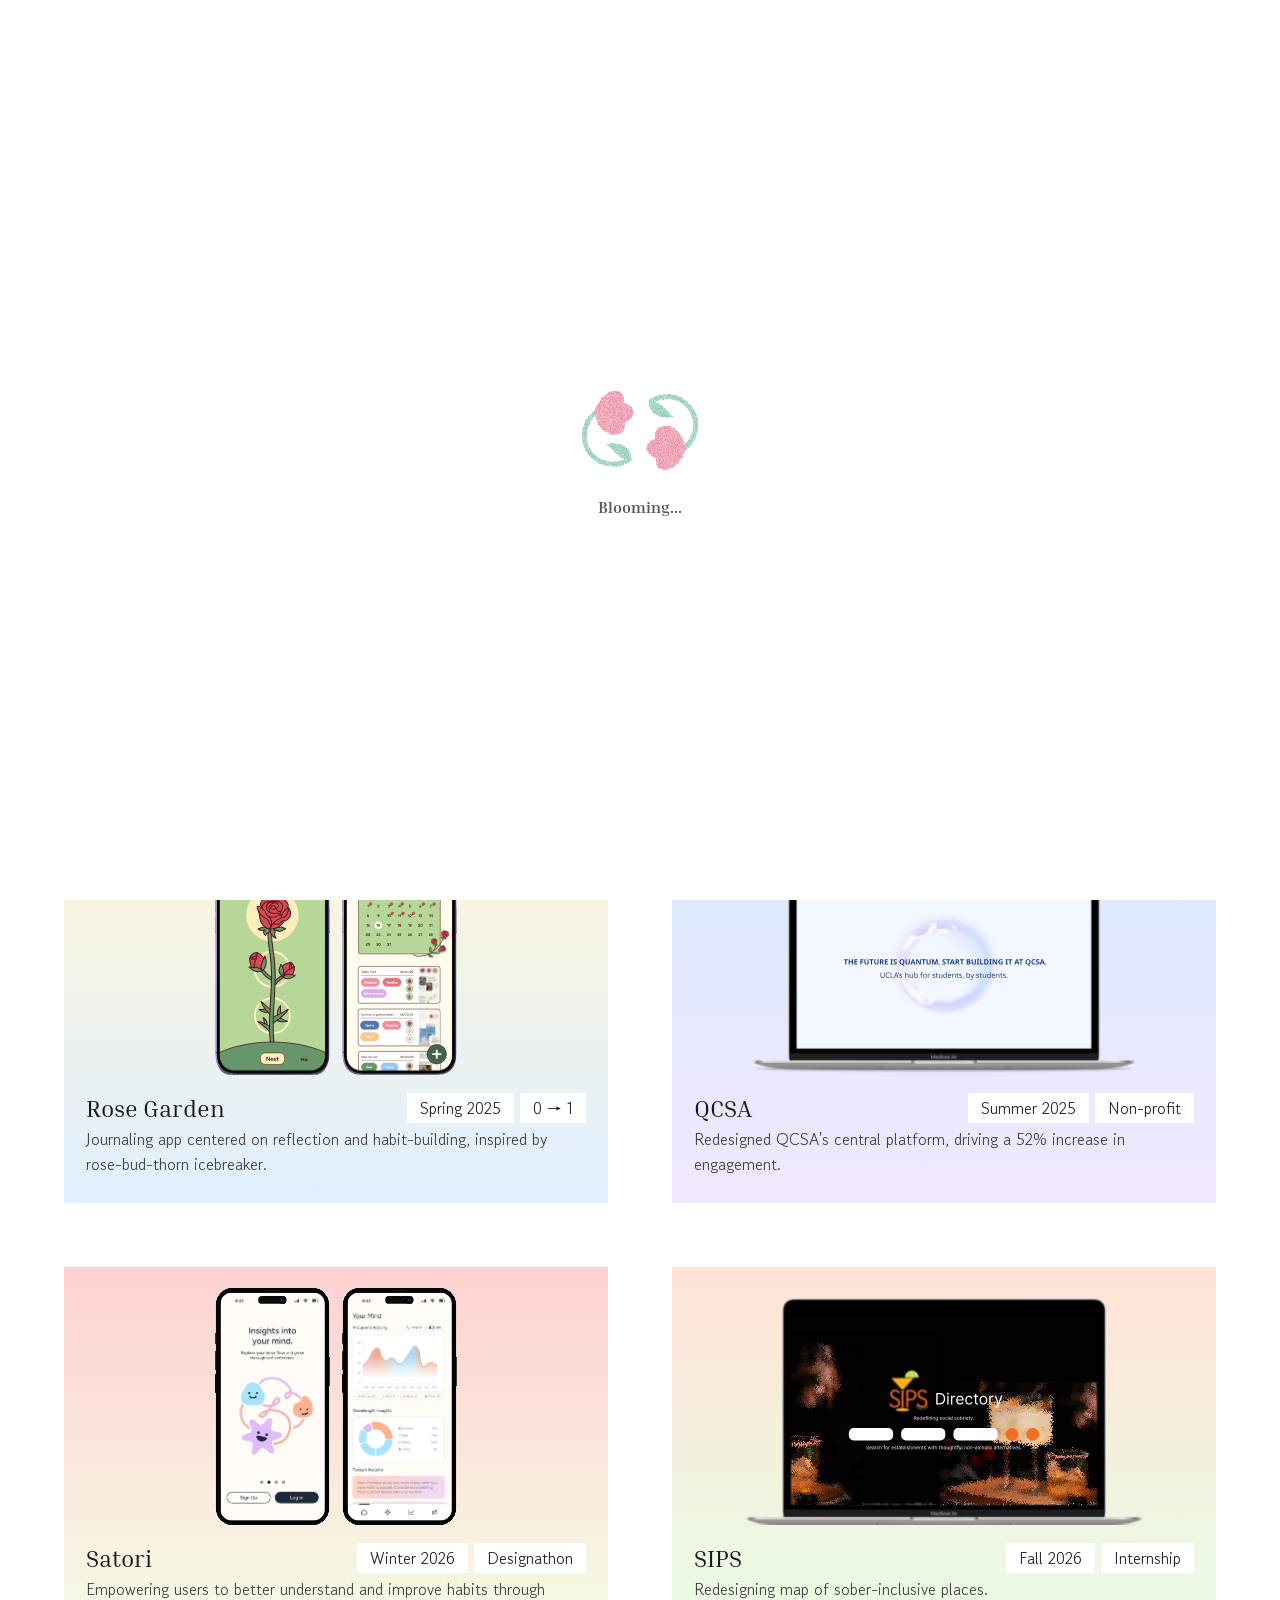
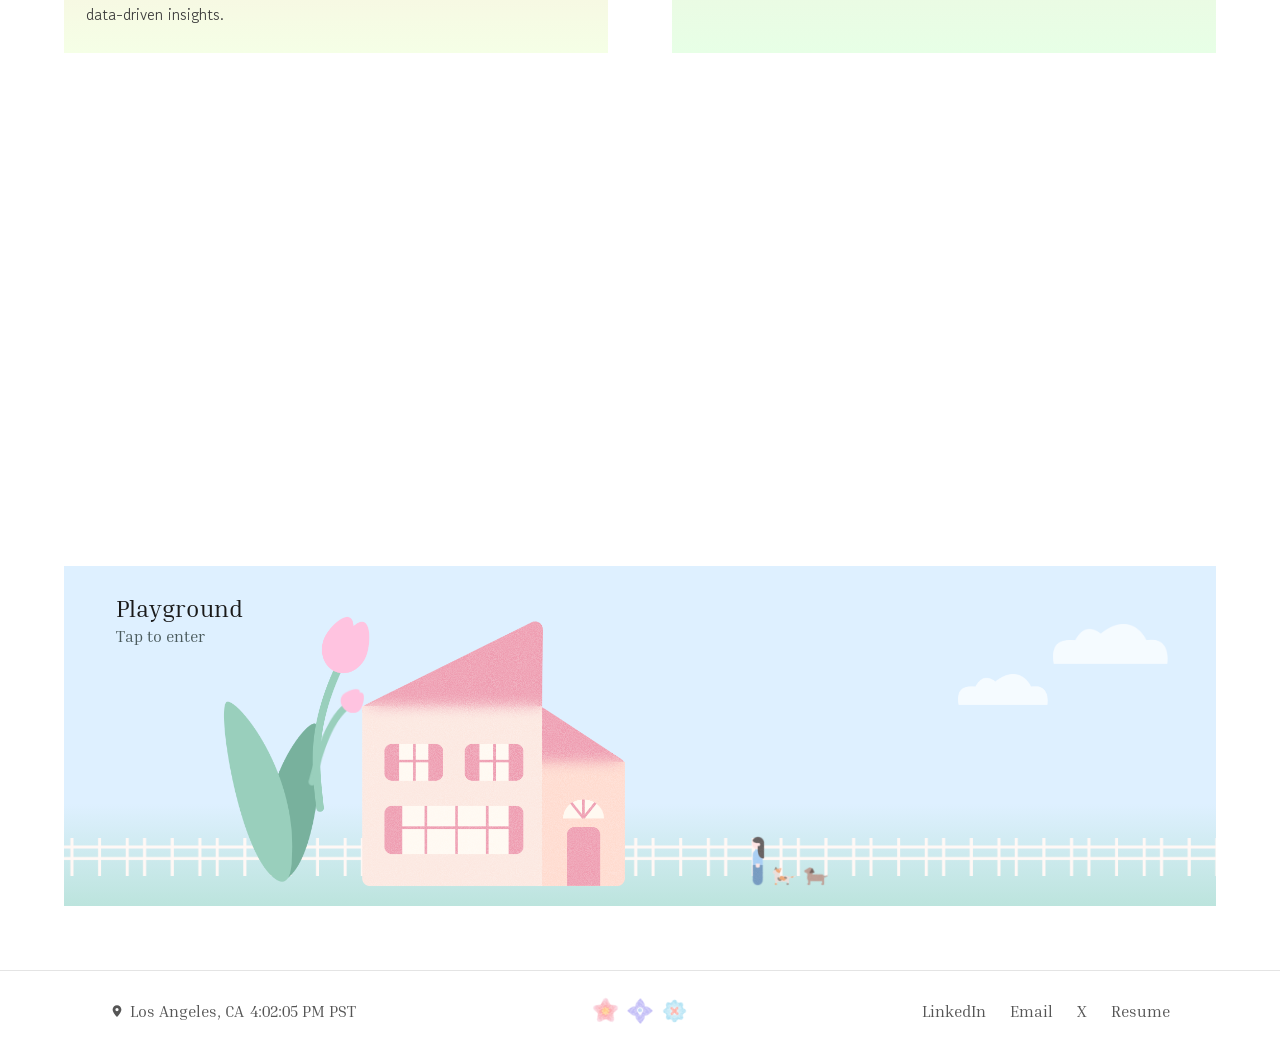
==== commit 19165ad9: "vines added to homepage, qcsa done" ====
--- a/index.html
+++ b/index.html
@@ -61,32 +61,44 @@
             <img src="assets/glow.png"   class="hero-glow"   alt="" aria-hidden="true" draggable="false">
             <img src="assets/globe.png"  class="hero-globe"  alt="" aria-hidden="true" draggable="false">
             <div class="hero-tulip-ring">
-              <!-- 15 even slots (24deg apart); slot at 0deg (top) is left empty
-                   as a gap the width of one tulip -->
-              <img src="assets/tulip.png" class="hero-tulip" style="--ang: 24deg"  alt="" aria-hidden="true" draggable="false">
-              <img src="assets/tulip.png" class="hero-tulip" style="--ang: 48deg"  alt="" aria-hidden="true" draggable="false">
-              <img src="assets/tulip.png" class="hero-tulip" style="--ang: 72deg"  alt="" aria-hidden="true" draggable="false">
-              <img src="assets/tulip.png" class="hero-tulip" style="--ang: 96deg"  alt="" aria-hidden="true" draggable="false">
-              <img src="assets/tulip.png" class="hero-tulip" style="--ang: 120deg" alt="" aria-hidden="true" draggable="false">
-              <img src="assets/tulip.png" class="hero-tulip" style="--ang: 144deg" alt="" aria-hidden="true" draggable="false">
-              <img src="assets/tulip.png" class="hero-tulip" style="--ang: 168deg" alt="" aria-hidden="true" draggable="false">
-              <img src="assets/tulip.png" class="hero-tulip" style="--ang: 192deg" alt="" aria-hidden="true" draggable="false">
-              <img src="assets/tulip.png" class="hero-tulip" style="--ang: 216deg" alt="" aria-hidden="true" draggable="false">
-              <img src="assets/tulip.png" class="hero-tulip" style="--ang: 240deg" alt="" aria-hidden="true" draggable="false">
-              <img src="assets/tulip.png" class="hero-tulip" style="--ang: 264deg" alt="" aria-hidden="true" draggable="false">
-              <img src="assets/tulip.png" class="hero-tulip" style="--ang: 288deg" alt="" aria-hidden="true" draggable="false">
-              <img src="assets/tulip.png" class="hero-tulip" style="--ang: 312deg" alt="" aria-hidden="true" draggable="false">
-              <img src="assets/tulip.png" class="hero-tulip" style="--ang: 336deg" alt="" aria-hidden="true" draggable="false">
-              <!-- NPCs orbit inside the ring too, sharing its top gap slot -->
-              <img src="assets/npc1.png"   class="hero-npc hero-npc--1"  alt="" aria-hidden="true" draggable="false">
-              <img src="assets/npc2.png"   class="hero-npc hero-npc--2"  alt="" aria-hidden="true" draggable="false">
-              <img src="assets/npc10.png"  class="hero-npc hero-npc--10" alt="" aria-hidden="true" draggable="false">
-              <img src="assets/npc11.png"  class="hero-npc hero-npc--11" alt="" aria-hidden="true" draggable="false">
+              <!-- .hero-ring-spin holds every slot and rotates one step
+                   (24deg) per scroll. 15 even slots: the cat sits at 0deg
+                   (top) with a tulip on either side, and NPCs alternate with
+                   tulips around the rest. --k is the slot index, which staggers
+                   each item's bob by 0.2s so the hop travels around the ring. -->
+              <div class="hero-ring-spin">
+                <img src="assets/tulip.png" class="hero-tulip" style="--ang: 24deg"  alt="" aria-hidden="true" draggable="false">
+                <img src="assets/tulip.png" class="hero-tulip" style="--ang: 72deg"  alt="" aria-hidden="true" draggable="false">
+                <img src="assets/tulip.png" class="hero-tulip" style="--ang: 120deg" alt="" aria-hidden="true" draggable="false">
+                <img src="assets/tulip.png" class="hero-tulip" style="--ang: 144deg" alt="" aria-hidden="true" draggable="false">
+                <img src="assets/tulip.png" class="hero-tulip" style="--ang: 192deg" alt="" aria-hidden="true" draggable="false">
+                <img src="assets/tulip.png" class="hero-tulip" style="--ang: 240deg" alt="" aria-hidden="true" draggable="false">
+                <img src="assets/tulip.png" class="hero-tulip" style="--ang: 288deg" alt="" aria-hidden="true" draggable="false">
+                <img src="assets/tulip.png" class="hero-tulip" style="--ang: 336deg" alt="" aria-hidden="true" draggable="false">
+                <!-- NPCs orbit inside the ring too. npc1 holds the top slot,
+                     with the cat and the dog flanking it one flower out on
+                     either side. -->
+                <img src="assets/npc1.png"   class="hero-npc hero-npc--1"  style="--ang: 0deg"   alt="" aria-hidden="true" draggable="false">
+                <img src="assets/npc10.png"  class="hero-npc hero-npc--10" style="--ang: 48deg"  alt="" aria-hidden="true" draggable="false">
+                <img src="assets/npc11.png"  class="hero-npc hero-npc--11" style="--ang: 312deg" alt="" aria-hidden="true" draggable="false">
+                <img src="assets/npc3.png"   class="hero-npc hero-npc--3"  style="--ang: 96deg"  alt="" aria-hidden="true" draggable="false">
+                <img src="assets/npc4.png"   class="hero-npc hero-npc--4"  style="--ang: 168deg" alt="" aria-hidden="true" draggable="false">
+                <img src="assets/npc2.png"   class="hero-npc hero-npc--2"  style="--ang: 216deg" alt="" aria-hidden="true" draggable="false">
+                <img src="assets/npc5.png"   class="hero-npc hero-npc--5"  style="--ang: 264deg" alt="" aria-hidden="true" draggable="false">
+              </div>
             </div>
           </div>
           <p class="hero-scroll-hint">Scroll to see recently potted work ↓</p>
-          <img src="assets/cloud.png" class="hero-cloud hero-cloud--left"  alt="" aria-hidden="true" draggable="false">
-          <img src="assets/cloud.png" class="hero-cloud hero-cloud--right" alt="" aria-hidden="true" draggable="false">
+          <!-- Vine stem + its bloom are separate layers so the flower can
+               spin on its own while the stem only sways. -->
+          <div class="hero-vine hero-vine--left">
+            <img src="assets/home-vineleft.png" class="hero-vine-stem" alt="" aria-hidden="true" draggable="false">
+            <img src="assets/home-bushypinkflower.png" class="hero-vine-bloom hero-vine-bloom--left" alt="" aria-hidden="true" draggable="false">
+          </div>
+          <div class="hero-vine hero-vine--right">
+            <img src="assets/home-vineright.png" class="hero-vine-stem" alt="" aria-hidden="true" draggable="false">
+            <img src="assets/home-yellowflower.png" class="hero-vine-bloom hero-vine-bloom--right" alt="" aria-hidden="true" draggable="false">
+          </div>
         </div>
       </div>
     </div>
@@ -96,6 +108,39 @@
   <section class="work" id="work">
     <div class="work-grid">
 
+        <a class="card" href="rose-garden.html" style="--card-bg: linear-gradient(to bottom, #FFF6D9, #E0EFFF);">
+          <div class="card-media">
+            <img class="card-img" src="assets/RG%201.svg" alt="Rose Garden app mockup 1">
+            <img class="card-img" src="assets/RG%202.svg" alt="Rose Garden app mockup 2">
+          </div>
+          <div class="card-body">
+            <div class="card-title-row">
+              <h2>Rose Garden</h2>
+              <div class="tags">
+                <span>Spring 2025</span>
+                <span>0 → 1</span>
+              </div>
+            </div>
+            <p>Journaling app centered on reflection and habit-building, inspired by rose-bud-thorn icebreaker.</p>
+          </div>
+        </a>
+
+        <a class="card" href="qcsa.html" style="--card-bg: linear-gradient(to bottom, #D9E9FF, #F1E8FF);">
+          <div class="card-media">
+            <img class="card-img" src="assets/qcsa.svg" alt="QCSA website mockup">
+          </div>
+          <div class="card-body">
+            <div class="card-title-row">
+              <h2>QCSA</h2>
+              <div class="tags">
+                <span>Summer 2025</span>
+                <span>Non-profit</span>
+              </div>
+            </div>
+            <p>Redesigned QCSA's central platform, driving a 52% increase in engagement.</p>
+          </div>
+        </a>
+
         <a class="card" href="satori.html" style="--card-bg: linear-gradient(to bottom, #FFD1D1, #F5FFE6);">
           <div class="card-media">
             <img class="card-img" src="assets/Satori%201.svg" alt="Satori app mockup 1">
@@ -113,19 +158,35 @@
           </div>
         </a>
 
-        <a class="card" href="qcsa.html" style="--card-bg: linear-gradient(to bottom, #D9E9FF, #F1E8FF);">
-          <div class="card-media">
-            <img class="card-img" src="assets/qcsa.svg" alt="QCSA website mockup">
-          </div>
-          <div class="card-body">
-            <div class="card-title-row">
-              <h2>QCSA</h2>
-              <div class="tags">
-                <span>Summer 2025</span>
+        <a class="card" href="sips.html" style="--card-bg: linear-gradient(to bottom, #FFE3D6, #E7FFE6);">
+          <div class="card-media">
+            <img class="card-img" src="assets/SIPS.svg" alt="SIPS mockup">
+          </div>
+          <div class="card-body">
+            <div class="card-title-row">
+              <h2>SIPS</h2>
+              <div class="tags">
+                <span>Fall 2026</span>
+                <span>Internship</span>
+              </div>
+            </div>
+            <p>Redesigning map of sober-inclusive places.</p>
+          </div>
+        </a>
+
+        <a class="card" href="la-hacks.html" style="--card-bg: linear-gradient(to bottom, #AED6E4, #FFE7DB);">
+          <div class="card-media">
+            <img class="card-img" src="assets/lahacks.svg" alt="LA Hacks mockup">
+          </div>
+          <div class="card-body">
+            <div class="card-title-row">
+              <h2>LA Hacks</h2>
+              <div class="tags">
+                <span>Fall 2025</span>
                 <span>Non-profit</span>
               </div>
             </div>
-            <p>Redesigned QCSA's central platform, driving a 52% increase in engagement.</p>
+            <p>Shaping the visual identity for SoCal's largest hackathon serving 1,500+ participants.</p>
           </div>
         </a>
 
@@ -143,55 +204,6 @@
               </div>
             </div>
             <p>Improving meditation goal tracking and sharing to encourage consistency.</p>
-          </div>
-        </a>
-
-        <a class="card" href="rose-garden.html" style="--card-bg: linear-gradient(to bottom, #FFF6D9, #E0EFFF);">
-          <div class="card-media">
-            <img class="card-img" src="assets/RG%201.svg" alt="Rose Garden app mockup 1">
-            <img class="card-img" src="assets/RG%202.svg" alt="Rose Garden app mockup 2">
-          </div>
-          <div class="card-body">
-            <div class="card-title-row">
-              <h2>Rose Garden</h2>
-              <div class="tags">
-                <span>Spring 2025</span>
-                <span>0 → 1</span>
-              </div>
-            </div>
-            <p>Journaling app centered on reflection and habit-building, inspired by rose-bud-thorn icebreaker.</p>
-          </div>
-        </a>
-
-        <a class="card" href="la-hacks.html" style="--card-bg: linear-gradient(to bottom, #AED6E4, #FFE7DB);">
-          <div class="card-media">
-            <img class="card-img" src="assets/lahacks.svg" alt="LA Hacks mockup">
-          </div>
-          <div class="card-body">
-            <div class="card-title-row">
-              <h2>LA Hacks</h2>
-              <div class="tags">
-                <span>Fall 2025</span>
-                <span>Non-profit</span>
-              </div>
-            </div>
-            <p>Shaping the visual identity for SoCal's largest hackathon serving 1,500+ participants.</p>
-          </div>
-        </a>
-
-        <a class="card" href="sips.html" style="--card-bg: linear-gradient(to bottom, #FFE3D6, #E7FFE6);">
-          <div class="card-media">
-            <img class="card-img" src="assets/SIPS.svg" alt="SIPS mockup">
-          </div>
-          <div class="card-body">
-            <div class="card-title-row">
-              <h2>SIPS</h2>
-              <div class="tags">
-                <span>Fall 2026</span>
-                <span>Internship</span>
-              </div>
-            </div>
-            <p>Redesigning map of sober-inclusive places.</p>
           </div>
         </a>
 
@@ -323,67 +335,62 @@
       requestAnimationFrame(() => smoothScrollTo(workSection));
     }
 
-    const npcScenes = [
-      ['hero-npc--1'],
-      ['hero-npc--2'],
-      ['hero-npc--10'],
-      ['hero-npc--11'],
-    ];
-    let currentScene = 0;
-    let npcAnimating = false;
-
-    function getEls(idx) {
-      return npcScenes[idx].map(c => document.querySelector('.' + c));
-    }
-
-    function swapNpc(nextIdx, dir) {
-      if (npcAnimating) return;
-      npcAnimating = true;
-
-      const fromEls = getEls(currentScene);
-      const toEls   = getEls(nextIdx);
-
-      // Ring stays stationary now — only the NPC crossfades between
-      // scenes on scroll, no more spin.
-      setTimeout(() => {
-        fromEls.forEach(el => { el.style.opacity = '0'; });
-        toEls.forEach(el => { el.style.opacity = '1'; });
-        currentScene = nextIdx;
-        setTimeout(() => { npcAnimating = false; }, 350);
-      }, 350);
-    }
-
     let globeRotation = 0;
+    /* One ring slot = 360/15 = 24deg. Each scroll gesture hops the whole
+       circle up and turns it one slot, so every flower/NPC lands where its
+       neighbour was standing. Scrolling faster can't skip ahead — the step
+       is locked until the hop finishes. */
+    const RING_STEP = 24;
+    const STEP_COOLDOWN = 1400; // matches the hop + rotation duration
+    let ringRotation = 0;
+    let stepping = false;
     const globeEl = document.querySelector('.hero-globe');
-    const tulipRingEl = document.querySelector('.hero-tulip-ring');
-
-    let scrollTimer  = null;
-    let pendingDir   = 0;
+    const ringSpinEl = document.querySelector('.hero-ring-spin');
+    const ringEl = document.querySelector('.hero-tulip-ring');
+
+    /* Pin the ring's center onto the globe's center by measuring both, rather
+       than trusting the CSS offsets to line up. Any mismatch would make items
+       sit closer to the surface on one side and further on the other as the
+       ring turns. Re-run on resize since both are viewport-scaled. */
+    function alignRingToGlobe() {
+      if (!ringEl || !globeEl) return;
+      ringEl.style.setProperty('--ring-x', '0px');
+      ringEl.style.setProperty('--ring-y', '0px');
+
+      const g = globeEl.getBoundingClientRect();
+      const r = ringEl.getBoundingClientRect();
+      const dx = (g.left + g.width / 2) - (r.left + r.width / 2);
+      const dy = (g.top + g.height / 2) - (r.top + r.height / 2);
+
+      ringEl.style.setProperty('--ring-x', dx.toFixed(2) + 'px');
+      ringEl.style.setProperty('--ring-y', dy.toFixed(2) + 'px');
+    }
+    window.addEventListener('resize', alignRingToGlobe);
+    window.addEventListener('load', alignRingToGlobe);
+    alignRingToGlobe();
 
     window.addEventListener('wheel', e => {
-      pendingDir = e.deltaY > 0 ? 1 : -1;
-
-      if (scrollTimer) return;
-
-      scrollTimer = setTimeout(() => {
-        scrollTimer = null;
-        if (npcAnimating) return;
-
-        const dir = pendingDir;
-
-        globeRotation += dir * 6;
-        globeEl.style.transition = 'transform 0.6s ease-out';
-        globeEl.style.transform  = `translateX(-50%) rotate(${globeRotation}deg)`;
-
-        // Small bounce on the ring (and the npc riding in it) each scroll step.
-        tulipRingEl.classList.remove('is-bouncing');
-        void tulipRingEl.offsetWidth;
-        tulipRingEl.classList.add('is-bouncing');
-
-        const next = (currentScene + dir + npcScenes.length) % npcScenes.length;
-        swapNpc(next, dir);
-      }, 80);
-    });
+      if (stepping) return;
+      stepping = true;
+      const dir = e.deltaY > 0 ? 1 : -1;
+
+      /* The globe turns on the same slow curve as the ring — just a plain
+         rotation, no hop. */
+      globeRotation += dir * RING_STEP;
+      globeEl.style.transition = 'transform 1.4s cubic-bezier(0.45, 0, 0.35, 1)';
+      globeEl.style.transform  = `translateX(-50%) rotate(${globeRotation}deg)`;
+
+      if (ringSpinEl) {
+        ringSpinEl.classList.remove('is-hopping');
+        void ringSpinEl.offsetWidth; // restart the hop animation
+        ringSpinEl.classList.add('is-hopping');
+
+        ringRotation += dir * RING_STEP;
+        ringSpinEl.style.transform = `rotate(${ringRotation}deg)`;
+      }
+
+      setTimeout(() => { stepping = false; }, STEP_COOLDOWN);
+    }, { passive: true });
 
     const playgroundBox = document.querySelector('.pg-box');
     const playgroundObserver = new IntersectionObserver(entries => {
--- a/style.css
+++ b/style.css
@@ -209,7 +209,23 @@
 .nav-links a:hover { opacity: 0.5; }
 
 /* ── HERO ── */
-.hero { overflow: visible; }
+.hero { overflow: visible; position: relative; }
+
+/* Tint drawn as a layer rather than a plain background so it can reach up
+   past the hero's box to cover the nav strip (the nav is a sibling above
+   .hero in the flow), while still stopping at the hero's bottom edge —
+   which is where the globe's horizon sits. */
+.hero::before {
+  content: "";
+  position: absolute;
+  left: 0;
+  right: 0;
+  top: -200px;
+  bottom: 0;
+  background: linear-gradient(to bottom, #EBF7FF, #FFFFFF);
+  z-index: -1;
+  pointer-events: none;
+}
 
 .hero-inner { padding-top: 64px; position: relative; }
 
@@ -248,6 +264,10 @@
 .hero-name-svg {
   display: block;
   width: min(600px, 74.07%);
+  /* The SVG scales its type with its box, so rendered size is 64px x
+     (width / 600). Flooring the width at 300px stops the name rendering
+     below 32px. */
+  min-width: 300px;
   height: auto;
   overflow: visible;
   transform: translateY(-400px) rotate(-25deg);
@@ -256,7 +276,10 @@
 
 .hero-name-text {
   font-family: var(--script);
-  font-size: clamp(48px, 5vw, 64px);
+  /* Fixed in user units, like the tagline's 24px — the SVG box handles all
+     the scaling. The old vw clamp made the title resize continuously with
+     the window while the tagline held steady, so the two drifted apart. */
+  font-size: 64px;
   font-weight: 600;
   fill: var(--text);
 }
@@ -266,8 +289,14 @@
   display: block;
   width: 810px;
   max-width: 100%;
+  /* Rendered type is 24px x (width / 808), so a 539px floor keeps the
+     tagline from ever rendering below 16px. */
+  min-width: 539px;
   height: auto;
-  margin-top: -15px;
+  /* Visual gap to the name = (name height 165px + this margin) + (tagline
+     translateY -500px - name translateY -400px) = 65px + margin. -17px puts
+     it at 48px. */
+  margin-top: -17px;
   overflow: visible;
   transform: translateY(-500px) rotate(-15deg);
   transform-origin: center center;
@@ -275,6 +304,12 @@
 
 .hero-tagline-text {
   font-family: var(--font);
+  /* Scales on the same curve as .hero-name-text's clamp(48px, 5vw, 64px) —
+     same 12.8 px-per-vw ratio and the same 0.75 floor — so the two lines
+     shrink together. Without this the tagline only scaled with its SVG box
+     while the name also shrank its type, so the name pulled away. */
+  /* Fixed in user units — the 16px floor is enforced by the SVG's
+     min-width above, so the two don't fight each other. */
   font-size: 24px;
   font-weight: 400;
   fill: var(--text);
@@ -302,7 +337,19 @@
      lockstep with the glow/globe (which are already %-of-width) at every
      viewport size, instead of drifting out of sync on tablet/phone. */
   --wrap-w: clamp(561.6px, 66.96vw, 820.8px);
-  --ring-r: calc(var(--wrap-w) * 0.513156); /* 20% larger than the original 325px-at-760px ring */
+  /* The globe image is 78% of the wrap width, so its radius is 39% of it.
+     --globe-r sizes/places the ring's box so it shares the globe's center;
+     --ring-r is how far out the flowers and NPCs stand from that center.
+     Setting them equal puts every item's base right on the surface; raising
+     --ring-r lifts them all off it evenly. */
+  --globe-r: calc(var(--wrap-w) * 0.39);
+  /* A touch wider than the globe so the flowers and characters hover just
+     clear of the surface at rest — raise the offset for more whitespace. */
+  --ring-r: calc(var(--globe-r) + 20px);
+  /* Must stay 0: any horizontal nudge moves the ring's center off the
+     globe's, so items would drift closer to / further from the surface as
+     they rotate around. */
+  --ring-x: 0px;
   width: var(--wrap-w);
   height: clamp(345.6px, 41.04vw, 496.8px);
   overflow: visible;
@@ -346,15 +393,38 @@
 
 .hero-tulip-ring {
   position: absolute;
-  left: 50%;
-  /* Proportional offset (180px at full size) — see --globe-drop note. */
-  bottom: calc(-28% - var(--wrap-w) * 0.2193);
-  width: calc(var(--ring-r) * 2);
-  height: calc(var(--ring-r) * 2);
+  /* .hero-globe-wrap is flex-centered inside the full-width .hero-art, so
+     50% here is the middle of the page. --ring-x is a manual nudge if the
+     circle ever needs shifting off that center. */
+  left: calc(50% + var(--ring-x, 0px));
+  /* Exactly the same box as .hero-globe (bottom:-30%, 78% of the wrap
+     width), so the two share a center. The box size doesn't affect where
+     items land — they're placed radially from this element's center using
+     --ring-r — it only fixes the origin they orbit. */
+  bottom: calc(-30% - var(--ring-y, 0px));
+  width: calc(var(--globe-r) * 2);
+  height: calc(var(--globe-r) * 2);
   transform: translateX(-50%);
   transform-origin: center center;
-  z-index: 4;
+  /* Above the globe (z-index 6) — otherwise the globe paints over the
+     flowers and NPCs standing on it. */
+  z-index: 7;
   pointer-events: none;
+}
+
+/* Inner layer that carries the slots and spins one position per scroll. Its
+   own transform keeps the ring's bounce animation free to run on the parent. */
+.hero-ring-spin {
+  position: absolute;
+  top: 0;
+  left: 0;
+  width: 100%;
+  height: 100%;
+  /* Pinned to the ring's exact center so the circle spins in place instead
+     of drifting sideways as it rotates. */
+  transform-origin: 50% 50%;
+  transform: rotate(0deg);
+  transition: transform 1.4s cubic-bezier(0.45, 0, 0.35, 1);
 }
 
 .hero-tulip-ring.is-bouncing {
@@ -363,7 +433,8 @@
 
 @keyframes tulip-ring-bounce {
   0%   { transform: translateX(-50%) translateY(0); }
-  30%  { transform: translateX(-50%) translateY(-16px); }
+  30%  { transform: translateX(-50%) translateY(-20px); }
+  65%  { transform: translateX(-50%) translateY(4px); }
   100% { transform: translateX(-50%) translateY(0); }
 }
 
@@ -373,42 +444,170 @@
   left: 50%;
   width: calc(var(--wrap-w) * 0.06737);
   height: auto;
-  /* Rotated by its own position angle (not counter-rotated) so each
-     flower stands upright relative to the circle, like spokes. */
-  transform: translate(-50%, -100%) rotate(var(--ang)) translateY(calc(var(--ring-r) * -1));
-}
-
-.hero-cloud {
-  position: absolute;
-  width: clamp(145.8px, 17.28vw, 223.2px);
-  height: auto;
-  z-index: 4;
-  opacity: 0.5;
-  pointer-events: none;
-}
-
-/* NPC now lives inside .hero-tulip-ring, occupying the ring's top gap
-   slot. It orbits with the ring (translateY to the same radius) and, with
-   no counter-rotation applied, tilts along with the ring's spin just like
-   the tulip "spokes" do. */
+  /* transform-origin must be the top-left corner: top/left:50% put that
+     corner exactly on the ring's center, so the rotation pivots on the
+     ring's center. With the default 50% 50% origin each item pivots around
+     its own middle instead, which offsets it by half its own size — bigger
+     items land further out and the whole set swings as the ring turns.
+     Order matters too: rotate to the slot angle, travel out along that
+     rotated axis, then shift by the item's own size so its bottom-center
+     lands on the circle. */
+  transform-origin: 0 0;
+  transform: rotate(var(--ang)) translateY(calc(var(--ring-r) * -1 - var(--lift, 0px))) translate(-50%, -100%);
+}
+
+/* Every item hops straight up off the globe at the same moment, while the
+   ring itself turns one slot — so each one lands where its neighbour was.
+   --lift is a per-item nudge further out from the surface. */
+@keyframes ring-bob {
+  0%, 100% {
+    transform: rotate(var(--ang)) translateY(calc(var(--ring-r) * -1 - var(--lift, 0px))) translate(-50%, -100%);
+  }
+  45% {
+    transform: rotate(var(--ang)) translateY(calc(var(--ring-r) * -1 - var(--lift, 0px) - 18px)) translate(-50%, -100%);
+  }
+}
+
+.hero-ring-spin.is-hopping .hero-tulip,
+.hero-ring-spin.is-hopping .hero-npc {
+  animation: ring-bob 1.4s ease-in-out;
+}
+
+
+/* NPCs live inside .hero-tulip-ring, occupying every other ring slot (the
+   cat takes the top slot at 0deg). Each is placed by its own --ang like the
+   tulip "spokes", so it stands upright relative to the circle and tilts
+   along with the ring's spin. */
 .hero-npc {
   position: absolute;
   top: 50%;
   left: 50%;
   width: clamp(19.98px, 2.385vw, 29.16px);
   height: auto;
-  transform: translate(-50%, -100%) translateY(calc(var(--ring-r) * -1));
+  /* Same top-left origin as the tulips — see the note there. */
+  transform-origin: 0 0;
+  transform: rotate(var(--ang, 0deg)) translateY(calc(var(--ring-r) * -1 - var(--lift, 0px))) translate(-50%, -100%);
   z-index: 5;
-  opacity: 0;
-}
-
-.hero-npc--1  { opacity: 1; }
+}
+
+/* The taller/wider characters need their own sizes so they read at the same
+   visual scale as the small ones. */
 .hero-npc--6  { width: clamp(24.84px, 2.988vw, 36.72px); }
-.hero-npc--10 { width: clamp(52.38px, 6.273vw, 76.68px); }
-.hero-npc--11 { width: clamp(52.38px, 6.273vw, 76.68px); }
-
-.hero-cloud--left  { left: calc(-18% - 50px); top: calc(3% - 150px); animation: cloud-left-in 1.1s ease-out 0.05s both, cloud-float-left 30s ease-in-out 1.15s infinite; }
-.hero-cloud--right { right: calc(-20% - 20px); top: calc(28% - 70px); animation: cloud-right-in 1.1s ease-out 0.05s both, cloud-float-right 30s ease-in-out 1.15s infinite; }
+/* The cat and dog are wider than the other characters but sit at the same
+   radius as everything else, so the ring stays a true circle. */
+.hero-npc--10,
+.hero-npc--11 {
+  width: clamp(52.38px, 6.273vw, 76.68px);
+}
+
+/* ── Hero flower vines (replaced the clouds) ──
+   Anchored to the top corners of the hero art, they drop in from above the
+   viewport and settle with a soft bounce, rotating the last few degrees into
+   place. */
+.hero-vine {
+  position: absolute;
+  /* The lift is a proportion of the art's width rather than a fixed 345px,
+     so it shrinks along with everything else — on narrow screens the fixed
+     value held the vines too high and cropped them off the top. 0.42 x the
+     desktop --wrap-w (820.8px) is the same 345px there. */
+  top: calc(-14% - var(--wrap-w) * 0.504);
+  width: clamp(240px, 32vw, 470px);
+  z-index: 4;
+  pointer-events: none;
+  transform-origin: top center;
+}
+
+.hero-vine-stem {
+  display: block;
+  width: 100%;
+  height: auto;
+}
+
+/* The bloom sits at the stem's tip and spins on its own, continuously. */
+.hero-vine-bloom {
+  position: absolute;
+  height: auto;
+  animation: bloom-spin 18s linear infinite;
+}
+
+@keyframes bloom-spin {
+  from { transform: rotate(0deg); }
+  to   { transform: rotate(360deg); }
+}
+
+/* Purely percentage-based so each bloom stays welded to its stem tip at any
+   viewport size. Mixing in px offsets (as this used to) meant the stem
+   scaled down on smaller screens while the flower didn't follow, so they
+   drifted apart. */
+.hero-vine-bloom--left {
+  width: 27%;
+  left: 44%;
+  top: 32%;
+}
+
+.hero-vine-bloom--right {
+  width: 51%;
+  left: -28%;
+  top: 38.5%;
+}
+
+/* Held off-screen until <body> gets .is-loaded (set when the "Blooming"
+   loading screen starts to lift), so the drop isn't wasted behind it. */
+/* The two stems have very different proportions (the left is near-square,
+   the right is tall and narrow), so they're sized separately. Both are
+   pushed further out toward the screen edges. */
+/* Anchored to the viewport edges, not to the centered globe wrap: `50% -
+   50vw` resolves to the screen's edge from inside this centered box, so the
+   vines track the window as it resizes instead of staying put and drifting
+   out of frame. The trailing px keeps the desktop composition identical. */
+.hero-vine--left  { left: calc(50% - 50vw - 132px); width: clamp(312px, 41.6vw, 611px); opacity: 0; }
+.hero-vine--right { right: calc(50% - 50vw + 75px); width: clamp(169px, 22.1vw, 325px); opacity: 0; }
+
+/* Tablet and below: halve the right vine's inset from the screen edge — the
+   desktop 75px reads as too much room once everything else scales down. */
+@media (max-width: 1164px) {
+  .hero-vine--right { right: calc(50% - 50vw + 37.5px); }
+}
+
+/* Slow drop, then the sway picks up exactly where it lands. */
+body.is-loaded .hero-vine--left {
+  animation: vine-drop-left 3.6s cubic-bezier(0.34, 1.4, 0.5, 1) 0.07s both,
+             vine-sway-left 11s ease-in-out 3.67s infinite;
+}
+
+body.is-loaded .hero-vine--right {
+  animation: vine-drop-right 3.6s cubic-bezier(0.34, 1.4, 0.5, 1) 0.154s both,
+             vine-sway-right 12s ease-in-out 3.75s infinite;
+}
+
+/* Swings in on a wide arc rather than dropping straight down: it enters
+   sharply tilted, overshoots past level, and settles back to 0deg. */
+@keyframes vine-drop-left {
+  0%   { opacity: 0; transform: translateY(-80%) rotate(-38deg); }
+  40%  { opacity: 1; }
+  100% { opacity: 1; transform: translateY(0) rotate(0deg); }
+}
+
+@keyframes vine-drop-right {
+  0%   { opacity: 0; transform: translateY(-80%) rotate(38deg); }
+  40%  { opacity: 1; }
+  100% { opacity: 1; transform: translateY(0) rotate(0deg); }
+}
+
+/* Idle sway once they've landed, hinging from the top like a vine. Starts
+   and ends at 0deg — the same angle the drop finishes on — so the handoff
+   between the two animations is seamless instead of snapping. */
+@keyframes vine-sway-left {
+  0%, 100% { transform: rotate(0deg); }
+  25%      { transform: rotate(-3.5deg); }
+  75%      { transform: rotate(3.5deg); }
+}
+
+@keyframes vine-sway-right {
+  0%, 100% { transform: rotate(0deg); }
+  25%      { transform: rotate(3.5deg); }
+  75%      { transform: rotate(-3.5deg); }
+}
 
 @keyframes globe-rise-in {
   /* 1.45 × drop → 290px at the desktop 200px drop, same as before. */
@@ -731,6 +930,31 @@
   opacity: 0;
 }
 
+/* Over a playground ring photo the cursor grows and pulses to signal that
+   the image is clickable (the photo itself stays put). */
+.custom-cursor-outer.is-ring {
+  width: 64px;
+  height: 64px;
+  border-width: 2px;
+  animation: cursor-pulse 1.2s ease-in-out infinite;
+}
+
+.custom-cursor-inner.is-ring {
+  width: 12px;
+  height: 12px;
+  animation: cursor-pulse-dot 1.2s ease-in-out infinite;
+}
+
+@keyframes cursor-pulse {
+  0%, 100% { transform: translate(-50%, -50%) scale(1); opacity: 1; }
+  50%      { transform: translate(-50%, -50%) scale(1.25); opacity: 0.55; }
+}
+
+@keyframes cursor-pulse-dot {
+  0%, 100% { transform: translate(-50%, -50%) scale(1); }
+  50%      { transform: translate(-50%, -50%) scale(1.4); }
+}
+
 
 /* Small flower mark that appears at each click, matching the custom
    cursor's inner dot size, and fades out after lingering 1.5s. */
@@ -1285,6 +1509,21 @@
   background: #fff;
 }
 
+/* QCSA events flow: bigger boxes with a bolder outline in the same light
+   blue as the caption block beside it. */
+.qcsa-flow { gap: 28px; }
+.qcsa-flow .cs-flow-box {
+  border: 2px solid #E3EAFF;
+  border-radius: 8px;
+  padding: 13px 22px;
+  font-size: 15px;
+  min-width: 165px;
+}
+.qcsa-flow .cs-flow-arrow {
+  font-size: 18px;
+  color: #000;
+}
+
 .cs-flow-arrow {
   font-size: 14px;
   color: var(--muted);
@@ -1325,6 +1564,312 @@
   /* Icons vertically centered against the text block, 16px from the text. */
   align-items: center;
   gap: 16px;
+}
+
+/* QCSA takeaways use the page's light blue instead of Satori's light orange. */
+.cs2-content.cs-qcsa .cs-takeaway {
+  background: #E3EAFF;
+}
+
+/* ── QCSA user research quote cards: profile icon on top, speaker and quote
+   stacked beneath it. ── */
+.qcsa-quote {
+  display: flex;
+  flex-direction: column;
+  align-items: flex-start;
+  gap: 12px;
+}
+.qcsa-quote-pfp {
+  flex: 0 0 auto;
+  width: 36px;
+  height: 36px;
+  display: block;
+}
+
+/* Real headshot variant: cropped to a circle, with the person's name sitting
+   to its right instead of below. */
+.qcsa-quote-person {
+  display: flex;
+  align-items: center;
+  gap: 10px;
+}
+.qcsa-quote-pfp--photo {
+  border-radius: 50%;
+  object-fit: cover;
+}
+.qcsa-quote-name {
+  margin: 0;
+  font-size: 14px;
+  line-height: 1.4;
+  font-weight: 700;
+  font-family: var(--body-font);
+  color: #000;
+}
+/* Names link out to LinkedIn — underline only appears on hover. */
+.qcsa-quote-name a {
+  color: inherit;
+  text-decoration: none;
+  transition: color 0.2s;
+}
+.qcsa-quote-name a:hover {
+  color: #A855F7;
+  text-decoration: underline;
+}
+
+/* ── QCSA research slideshow: click left/right halves of the image to move
+   between slides; each slide pairs a placeholder image with one caption. ── */
+.qcsa-slideshow { margin-top: 18px; }
+.qcsa-slide-frame { position: relative; overflow: hidden; }
+.qcsa-slide { display: none; }
+.qcsa-slide.active { display: block; }
+
+/* Slide/caption transitions: incoming slides in from the side matching the
+   arrow clicked; outgoing slides out the opposite side. The outgoing element
+   is kept visible ("leaving") and absolutely positioned on top of the flow
+   while its exit animation runs, then unmounted on animationend. */
+/* Captions share the image's 64px side insets so they stop where it does. */
+.qcsa-captions { position: relative; overflow: hidden; margin: 0 64px; }
+.qcsa-slide.leaving,
+.qcsa-slide-caption.leaving {
+  display: block;
+  position: absolute;
+  top: 0;
+  left: 0;
+  width: 100%;
+}
+/* Slides cross-fade as they travel so the swap reads as one smooth motion
+   rather than a hard cut at the frame edge. */
+@keyframes qcsa-enter-right { from { transform: translateX(100%);  opacity: 0; } to { transform: translateX(0); opacity: 1; } }
+@keyframes qcsa-enter-left  { from { transform: translateX(-100%); opacity: 0; } to { transform: translateX(0); opacity: 1; } }
+@keyframes qcsa-exit-left   { from { transform: translateX(0); opacity: 1; } to { transform: translateX(-100%); opacity: 0; } }
+@keyframes qcsa-exit-right  { from { transform: translateX(0); opacity: 1; } to { transform: translateX(100%);  opacity: 0; } }
+
+/* Slower, symmetrical ease-in-out so each transition accelerates out of and
+   settles back into place. */
+.qcsa-slide.enter-right, .qcsa-slide-caption.enter-right,
+.qcsa-slide.enter-left,  .qcsa-slide-caption.enter-left,
+.qcsa-slide.exit-left,   .qcsa-slide-caption.exit-left,
+.qcsa-slide.exit-right,  .qcsa-slide-caption.exit-right {
+  animation-duration: 0.8s;
+  animation-timing-function: cubic-bezier(0.65, 0, 0.35, 1);
+  animation-fill-mode: both;
+  will-change: transform, opacity;
+}
+
+/* The caption block (heading, body text, and its filled rectangle) is one
+   element, so it travels on the same curve as the slide image above it. */
+.qcsa-slide-caption { backface-visibility: hidden; }
+.qcsa-slide.enter-right, .qcsa-slide-caption.enter-right { animation-name: qcsa-enter-right; }
+.qcsa-slide.enter-left,  .qcsa-slide-caption.enter-left  { animation-name: qcsa-enter-left; }
+.qcsa-slide.exit-left,   .qcsa-slide-caption.exit-left   { animation-name: qcsa-exit-left; }
+.qcsa-slide.exit-right,  .qcsa-slide-caption.exit-right  { animation-name: qcsa-exit-right; }
+/* Inset the image from both edges so it stops where the arrows begin. */
+.qcsa-slide .cs-visual { margin: 0 64px; min-height: 320px; }
+/* The four SWOT boards have very different aspect ratios. Every slide is
+   locked to the strengths board's ratio (1028x541) and contained inside it,
+   so all four read at the same height and the carousel doesn't jump. */
+.qcsa-slide img {
+  display: block;
+  width: calc(100% - 128px);
+  aspect-ratio: 1028 / 541;
+  object-fit: contain;
+  margin: 0 64px;
+}
+.qcsa-slide-zone {
+  position: absolute;
+  top: 0;
+  bottom: 0;
+  width: 50%;
+  cursor: pointer;
+  display: flex;
+  align-items: center;
+}
+.qcsa-slide-zone.prev { left: 0; justify-content: flex-start; }
+.qcsa-slide-zone.next { right: 0; justify-content: flex-end; }
+.qcsa-slide-zone::after {
+  font-size: 32px;
+  color: #A855F7;
+  padding: 0 16px;
+  opacity: 0.9;
+}
+.qcsa-slide-zone.prev::after { content: "\2190"; }
+.qcsa-slide-zone.next::after { content: "\2192"; }
+.qcsa-slide-zone:hover::after { opacity: 1; }
+
+/* Dot indicator pill overlaid at the bottom-center of the slideshow image.
+   Solid pale-purple pill (a whitened version of the arrows' #A855F7), white
+   dots — dimmed except the active slide's dot. */
+.qcsa-slide-dots {
+  position: absolute;
+  bottom: 16px;
+  left: 50%;
+  transform: translateX(-50%);
+  display: flex;
+  gap: 7px;
+  background: #E6D0FB; /* the arrows' purple (#A855F7) lightened toward white */
+  border-radius: 999px;
+  padding: 7px 10px;
+  z-index: 3;
+  pointer-events: none;
+}
+.qcsa-slide-dots span {
+  width: 8px;
+  height: 8px;
+  border-radius: 50%;
+  background: #fff;
+  opacity: 0.55;
+}
+.qcsa-slide-dots span.active { opacity: 1; }
+
+/* ── QCSA sitemap (User Flow section) ──
+   Rebuilt in HTML from the Figma sitemap: five page columns, each a stack
+   of section boxes (bold title + short grey description). */
+.qcsa-sitemap {
+  display: grid;
+  grid-template-columns: repeat(4, 1fr);
+  gap: 16px;
+  margin: 20px 0 32px;
+  /* Child-page columns are top-aligned with each other and pushed down as a
+     group (via script-set margin) so they sit centered against the taller
+     Home column, sitemap-style. */
+  align-items: start;
+  position: relative;
+}
+/* Connector lines: drawn by script into this overlay — a line leaves the
+   right side of the Home column's outline and branches down to the top of
+   each child column. */
+.qcsa-sitemap-lines {
+  position: absolute;
+  inset: 0;
+  overflow: visible;
+  pointer-events: none;
+}
+.qcsa-sitemap-lines path {
+  fill: none;
+  stroke: #C9D4F2;
+  stroke-width: 1.5;
+}
+.qcsa-sitemap-col {
+  border: 1px solid #C9D4F2;
+  padding: 14px;
+}
+.qcsa-sitemap-col > h4 {
+  font-size: 15px;
+  font-weight: 700;
+  color: var(--text);
+  margin: 0 0 12px;
+}
+.qcsa-sitemap-box {
+  background: #E3EAFF;
+  padding: 10px 12px;
+  margin-bottom: 10px;
+}
+.qcsa-sitemap-box strong {
+  display: block;
+  font-size: 13px;
+  color: var(--text);
+  margin-bottom: 2px;
+}
+.qcsa-sitemap-box span {
+  font-size: 12px;
+  line-height: 1.5;
+  color: #444;
+  font-family: var(--body-font);
+}
+/* On narrow screens the sitemap keeps its 4-column shape and is scaled down
+   as a whole (by script) so the connector lines still read, instead of
+   reflowing into a 2x2 block that breaks the hierarchy. */
+/* No clipping and no scrollbars — the diagram is scaled by script to fit the
+   available width, so the whole thing is always visible. */
+.qcsa-sitemap-fit {
+  overflow: visible;
+}
+.qcsa-sitemap-fit.is-scaled .qcsa-sitemap {
+  transform-origin: top left;
+  margin-bottom: 0;
+}
+.qcsa-slide-caption {
+  display: none;
+  margin-top: 12px;
+  text-align: center;
+  background: #E3EAFF;
+  padding: 16px 20px;
+}
+.qcsa-slide-caption.active { display: block; }
+.qcsa-slide-caption h3 { font-size: 20px; margin-bottom: 4px; }
+.qcsa-slide-caption p {
+  margin: 0;
+  font-size: 16px;
+  font-family: var(--body-font);
+  color: #000;
+}
+
+/* ── QCSA design section: connector from the mockup image to each feature
+   rectangle — white circle (purple outline) at the image end, 3px purple
+   line running right into the rectangle. Circle layered above the line. ── */
+.qcsa-connect-row { display: flex; align-items: center; }
+.qcsa-connector {
+  position: relative;
+  width: 40px;
+  height: 14px;
+  flex-shrink: 0;
+  /* 16px of clear space between the image and the dot. */
+  margin-left: 16px;
+}
+.qcsa-connector::before { /* line */
+  content: "";
+  position: absolute;
+  left: 6px;
+  right: 0;
+  top: 50%;
+  height: 3px;
+  transform: translateY(-50%);
+  background: #E3EAFF;
+  z-index: 1;
+}
+.qcsa-connector::after { /* circle, above the line */
+  content: "";
+  position: absolute;
+  left: 0;
+  top: 50%;
+  transform: translateY(-50%);
+  width: 14px;
+  height: 14px;
+  box-sizing: border-box;
+  border-radius: 50%;
+  background: #fff;
+  border: 3px solid #E3EAFF;
+  z-index: 2;
+}
+
+/* Vertical variant: the dot sits at the top and the line drops from it into
+   the caption block below, for annotations stacked under their image. */
+.qcsa-connect-col {
+  display: flex;
+  flex-direction: column;
+  align-items: stretch;
+}
+.qcsa-connector--vertical {
+  width: 14px;
+  height: 40px;
+  align-self: center; /* centered above the caption block */
+  /* Same 16px clearance, measured from the image above instead of beside. */
+  margin-left: 0;
+  margin-top: 16px;
+}
+.qcsa-connector--vertical::before { /* line */
+  left: 50%;
+  right: auto;
+  top: 6px;
+  bottom: 0;
+  height: auto;
+  width: 3px;
+  transform: translateX(-50%);
+}
+.qcsa-connector--vertical::after { /* circle, at the top */
+  left: 50%;
+  top: 0;
+  transform: translateX(-50%);
 }
 
 /* Takeaway titles at the same size as the page's subheaders. */
@@ -1403,8 +1948,10 @@
   align-items: center;
   gap: 32px;
   /* Right padding reserves space for the fixed ToC (150px) + its gap (48px)
-     + its own 64px edge offset, so cs2-visual never grows under it. */
-  padding: 56px 262px 0 64px;
+     + its own 64px edge offset, so cs2-visual never grows under it. Fluid
+     below the 1440px design width so the side margins hold the same ratio
+     (262/1440 = 18.2vw, 64/1440 = 4.4vw). */
+  padding: 56px clamp(24px, 18.2vw, 262px) 0 clamp(24px, 4.4vw, 64px);
 }
 
 .cs2-info {
@@ -1514,11 +2061,16 @@
   z-index: 2;
 }
 
+/* Width hugs the longest entry rather than sitting at a fixed 150px — the
+   flower indicator is positioned off the list's right edge, so a fixed width
+   left a growing gap between the text and the flower as the type scaled down
+   on narrower windows. */
 .cs2-toc {
   position: fixed;
   top: 140px;
   right: 64px;
-  width: 150px;
+  width: max-content;
+  max-width: 150px;
   z-index: 10;
 }
 
@@ -1593,9 +2145,17 @@
   margin-bottom: 8px;
 }
 
+/* "Check out another project!" heading: black, not the orange/purple
+   section-h2 accent. Specificity matches the qcsa purple rule and this
+   comes later, so black wins on every case study. */
+.cs2-content .cs-section.cs2-next-project > h2 {
+  color: var(--text);
+}
+
 /* "Check out another project!" card: the card's own title must not pick up
-   the orange section-h2 styling above. Restore the homepage card look. */
-.cs2-next-project .card h2 {
+   the orange/purple section-h2 styling above (incl. the higher-specificity
+   qcsa rule). Restore the homepage card look. */
+.cs2-content .cs2-next-project .card h2 {
   color: var(--text);
   font-size: 24px;
   font-weight: 400;
@@ -1604,7 +2164,10 @@
 
 /* Centered divider line shown before each green section title. */
 .cs2-title-rule {
-  width: 500px;
+  /* Capped at 500px, but never wider than the content column — at tablet
+     widths the fixed 500px overflowed the right padding and ran under the
+     table of contents. */
+  width: min(500px, 100%);
   height: 0;
   margin: 16px auto;
   border: none;
@@ -1641,9 +2204,12 @@
 /* Reserve space on the right so text/images stop 32px short of the fixed
    ToC (right:64px + width:150px = 214px from the edge, +32px gap = 246px). */
 .cs-content.cs2-content {
-  /* +40px each side over the original to squeeze the text column */
-  padding-left: 168px;
-  padding-right: 382px;
+  /* +40px each side over the original to squeeze the text column. Fluid so
+     the side margins keep the same proportion of the viewport at tablet
+     widths as they do at the 1440px design width (168/1440 = 11.7vw,
+     382/1440 = 26.5vw), instead of eating the text column. */
+  padding-left: clamp(24px, 11.7vw, 168px);
+  padding-right: clamp(24px, 26.5vw, 382px);
 }
 
 /* .cs-body's 12px reads noticeably smaller in Inria Serif (small x-height) —
@@ -1935,6 +2501,24 @@
   line-height: 1.5;
   text-align: right;
   color: var(--text);
+  margin: 0;
+}
+
+/* The three redesign goals are set like the Problem section's prompt quote:
+   same size, weight, and line-height, just left-aligned as a numbered list. */
+.cs2-content .qcsa-goals li {
+  font-size: 20px;
+  font-weight: 700;
+  line-height: 1.5;
+  color: var(--text);
+  margin-bottom: 16px;
+}
+.cs2-content .qcsa-goals li:last-child { margin-bottom: 0; }
+
+/* Goals sit in a prompt-style row with the rocket icon on the right, but the
+   list itself stays left-aligned and takes the leftover width. */
+.qcsa-goals-row .qcsa-goals {
+  flex: 1;
   margin: 0;
 }
 
@@ -1971,6 +2555,11 @@
     font-size: 16px;
   }
   .cs2-toc a { font-size: 12px; }
+  /* Type is smaller here, so pull the flower in proportionally instead of
+     leaving the desktop 44px/40px gap. */
+  .cs2-toc-indicator { right: -32px; width: 26px; height: 26px; top: -7px; }
+  .cs2-toc-indicator.flower-blue,
+  .cs2-toc-indicator.flower-purple { right: -29px; width: 21px; height: 21px; top: -5px; }
   .cs2-content .cs-bullets li { font-size: 16px; }
   .cs2-content .cs-subhead { font-size: 24px; }
   .cs2-content .cs-takeaway h3 { font-size: 24px; }
@@ -2055,6 +2644,20 @@
 
 .cs-proto-link:hover { opacity: 0.6; }
 
+/* Prototype/site links pick up their case study's accent on hover — the
+   bright purple on QCSA, the orange on Satori. */
+.cs-qcsa .cs-proto-link:hover,
+.cs2-content.cs-qcsa .cs-proto-link:hover {
+  color: #A855F7;
+  opacity: 1;
+}
+.cs2-content .cs-proto-link:hover {
+  color: #FF804A;
+  opacity: 1;
+}
+/* QCSA's purple has to win over the generic .cs2-content orange above. */
+.cs2-content.cs-qcsa .cs-proto-link:hover { color: #A855F7; }
+
 /* ── About page ── */
 .about-hero {
   display: flex;
@@ -2243,6 +2846,145 @@
 .about-carousel-item:hover .about-carousel-caption {
   opacity: 1;
   transform: translateY(0);
+}
+
+/* ── Playground circular gallery ──
+   Same idea as the About page's looping carousel, bent into a ring: the
+   track rotates forever, each photo counter-rotates to stay upright, and
+   hovering any photo pauses everything and pops that one forward. */
+/* The ring is bigger than the viewport and its center sits past the right
+   edge, so only the left half of the circle is on screen — the photos sweep
+   through in a tall arc. */
+.pg-ring-stage {
+  --ring-size: min(1430px, 195vw);
+  position: relative;
+  /* Only the right side needs trimming (the ring's far half hangs off the
+     page); the stage is as tall as the ring plus hover headroom so nothing
+     is clipped at the top or bottom. */
+  overflow: hidden;
+  height: calc(var(--ring-size) + 120px);
+  margin: -96px 0 96px;
+}
+
+.pg-ring {
+  --ring-radius: calc(var(--ring-size) * 0.42);
+  --ring-step: calc(360deg / var(--n));
+  --ring-speed: 60s;
+  position: absolute;
+  top: 50%;
+  left: 100%;
+  width: var(--ring-size);
+  height: var(--ring-size);
+  margin: 0;
+  transform: translate(-50%, -50%);
+}
+
+.pg-ring-track {
+  position: absolute;
+  inset: 0;
+  animation: pg-ring-spin var(--ring-speed) linear infinite;
+}
+
+.pg-ring-item {
+  position: absolute;
+  top: 50%;
+  left: 50%;
+  width: calc(var(--ring-size) * 0.15);
+  transform:
+    translate(-50%, -50%)
+    rotate(calc(var(--i) * var(--ring-step)))
+    translateY(calc(var(--ring-radius) * -1));
+}
+
+/* Undoes the item's own placement angle so the photo sits level. */
+.pg-ring-fix {
+  transform: rotate(calc(-1 * var(--i) * var(--ring-step)));
+  transition: transform 0.3s ease;
+}
+
+/* Undoes the track's continuous spin, in lockstep with it. */
+.pg-ring-photo {
+  position: relative;
+  aspect-ratio: 4 / 3;
+  background: #e4e4e4;
+  border-radius: 4px;
+  overflow: hidden;
+  cursor: pointer;
+  animation: pg-ring-counter var(--ring-speed) linear infinite;
+}
+
+@keyframes pg-ring-spin    { from { transform: rotate(0deg); }  to { transform: rotate(360deg); } }
+@keyframes pg-ring-counter { from { transform: rotate(0deg); }  to { transform: rotate(-360deg); } }
+
+/* Hovering one photo freezes the ring and every counter-rotation at once, so
+   nothing drifts out of alignment while paused. */
+.pg-ring.is-paused .pg-ring-track,
+.pg-ring.is-paused .pg-ring-photo {
+  animation-play-state: paused;
+}
+
+/* Hovering a photo pauses the ring but leaves the photo itself at rest —
+   the cursor does the signalling instead (see .custom-cursor-*.is-ring). */
+.pg-ring-item:hover { z-index: 3; }
+
+.pg-ring-caption {
+  position: absolute;
+  left: 0;
+  right: 0;
+  bottom: 0;
+  padding: 10px 14px;
+  font-size: 12px;
+  color: var(--text);
+  opacity: 0;
+  transform: translateY(6px);
+  transition: opacity 0.25s ease, transform 0.25s ease;
+}
+.pg-ring-item:hover .pg-ring-caption {
+  opacity: 1;
+  transform: translateY(0);
+}
+
+/* Clicking a ring photo flips a copy of it into the middle of the screen;
+   clicking anywhere else flips it back into its slot. */
+.pg-lightbox {
+  position: fixed;
+  inset: 0;
+  z-index: 9000;
+  background: rgba(255, 255, 255, 0.86);
+  opacity: 0;
+  pointer-events: none;
+  transition: opacity 0.5s ease;
+  perspective: 1400px;
+}
+.pg-lightbox.is-open {
+  opacity: 1;
+  pointer-events: auto;
+}
+
+.pg-lightbox-card {
+  position: fixed;
+  margin: 0;
+  border-radius: 4px;
+  overflow: hidden;
+  background: #e4e4e4;
+  transform-origin: center center;
+  transform-style: preserve-3d;
+  /* No animation on the clone — it must not inherit the ring's counter-spin. */
+  animation: none !important;
+  transition: transform 0.75s cubic-bezier(0.45, 0, 0.2, 1);
+  will-change: transform;
+}
+.pg-lightbox-card .pg-ring-caption {
+  opacity: 1;
+  transform: translateY(0);
+}
+
+/* The photo left behind in the ring stays invisible until the card returns. */
+.pg-ring-photo.is-lifted { visibility: hidden; }
+
+@media (max-width: 720px) {
+  .pg-ring-stage { --ring-size: 247vw; margin-bottom: 64px; }
+  .pg-ring-item { width: calc(var(--ring-size) * 0.17); }
 }
 
 /* ── Responsive ── */
@@ -2288,14 +3030,19 @@
 
 /* Phone: hero ends 32px above the first case study card, hint a touch lower,
    and the footer stacks vertically so nothing overlaps. */
-@media (max-width: 600px) {
+/* Phone only: restores the arc drop and vine lift the tablet band overrides,
+   keeping the mobile composition exactly as it was. */
+/* Matches the hero breakpoint above so the globe/ring offsets change in
+   step with the layout switch. */
+@media (max-width: 900px) {
   .work {
     margin-top: 56px; /* 64px between the dome edge and the first card */
   }
 
-  /* Tulip ring + npcs and the white glow sit 20px lower on phones. */
+  /* Tulip ring + npcs and the white glow sit 20px lower on phones. Stays
+     tied to the globe's own box so the two circles remain concentric. */
   .hero-tulip-ring {
-    bottom: calc(-28% - var(--wrap-w) * 0.2193 - 20px);
+    bottom: calc(-30% - 20px);
   }
 
   .hero-glow {
@@ -2385,7 +3132,10 @@
    but those offsets didn't, so the ring/NPC drifted into the headline and
    the globe sank away. Everything below re-derives those offsets from the
    viewport width so the whole composition scales as one unit. */
-@media (max-width: 600px) {
+/* Raised from 600px: between ~600–900px the desktop hero geometry broke down
+   — the name and tagline arcs collided — so the phone treatment now takes
+   over across small tablets too. */
+@media (max-width: 900px) {
   .hero-globe-wrap {
     --wrap-w: 100vw;
     height: calc(var(--wrap-w) * 0.6053); /* keeps desktop 820.8:496.8 ratio */
@@ -2412,8 +3162,26 @@
      relationship (name 400·w/600 vs tagline 450·w/808) and makes the two
      curves cross. Rendering the name at 66vw restores the desktop ratio
      (tagline arc ~13% larger) so the curves nest instead of colliding. */
-  .hero-name-svg    { width: 66vw; transform: translate(-30px, calc(-96px - 39.33vw)) rotate(-21deg); }
-  .hero-tagline-svg { transform: translate(-20px, calc(44px - 71.32vw)) rotate(-10deg); }
+  /* Phones are narrower than the desktop floors, so clear them here.
+     The tagline's Y is derived from the name's (-96px - 39.33vw) minus the
+     name's own height (0.275 x 66vw = 18.15vw) plus the 24px gap, so the two
+     stay 24px apart at every phone width. The old independent vw formula let
+     the gap swing by ~110px across that range. */
+  /* Both Y offsets are eased by 45px here so the pair sits lower — at these
+     widths the vw-driven lift pulled them up under the nav. Applied
+     equally. Phones get a bigger 90px drop in the ≤600px block below. */
+  .hero-name-svg    { width: 66vw; min-width: 0; transform: translate(-30px, calc(-131px - 39.33vw)) rotate(-21deg); }
+  .hero-tagline-svg {
+    min-width: 0;
+    margin-top: 0;
+    /* taglineY = nameY - name height (18.15vw) + gap. The 48px gap matches
+       full width; both offsets move together so it stays constant. */
+    transform: translate(-20px, calc(-83px - 57.48vw)) rotate(-10deg);
+  }
+
+  /* --wrap-w becomes 100vw here, so the multiplier has to be retuned or the
+     vines drift out of frame. */
+  .hero-vine { top: calc(-14% - var(--wrap-w) * 0.42); }
 
   /* Globe re-centered (the ≤720px flex-start/negative-margin hack existed
      for the oversized fixed-width globe, which no longer applies) and
@@ -2421,8 +3189,23 @@
   .hero-art {
     justify-content: center;
     margin-left: 0;
-    /* +20px: the globe/tulips/npc offset on phones (text stays put).
-       -84.9vw = -(0.6053 + 0.2437) × the 100vw art width. */
+    /* Baseline, no drop. -84.9vw = -(0.6053 + 0.2437) × the 100vw art
+       width; the +20px is the original globe/tulip/npc nudge. The phone
+       block below adds its own drop on top of this — tablet keeps none. */
     margin-top: calc(20px - 84.9vw);
   }
 }
+
+/* ── Phone only ──
+   Must come after the ≤900px block: both queries match at these widths and
+   the selectors have equal specificity, so whichever is written last wins.
+   Sitting earlier in the file is why these were being ignored. */
+@media (max-width: 600px) {
+  .hero-name-svg    { transform: translate(-30px, calc(-6px - 39.33vw)) rotate(-21deg); }
+  .hero-tagline-svg { transform: translate(-20px, calc(18px - 57.48vw)) rotate(-10deg); }
+  .hero-vine        { top: calc(-14% - var(--wrap-w) * 0.8); }
+
+  /* Taller hero: the globe, its ring, and the scroll hint (all children of
+     the art block) shift down together by 100px. */
+  .hero-art { margin-top: calc(120px - 84.9vw); }
+}
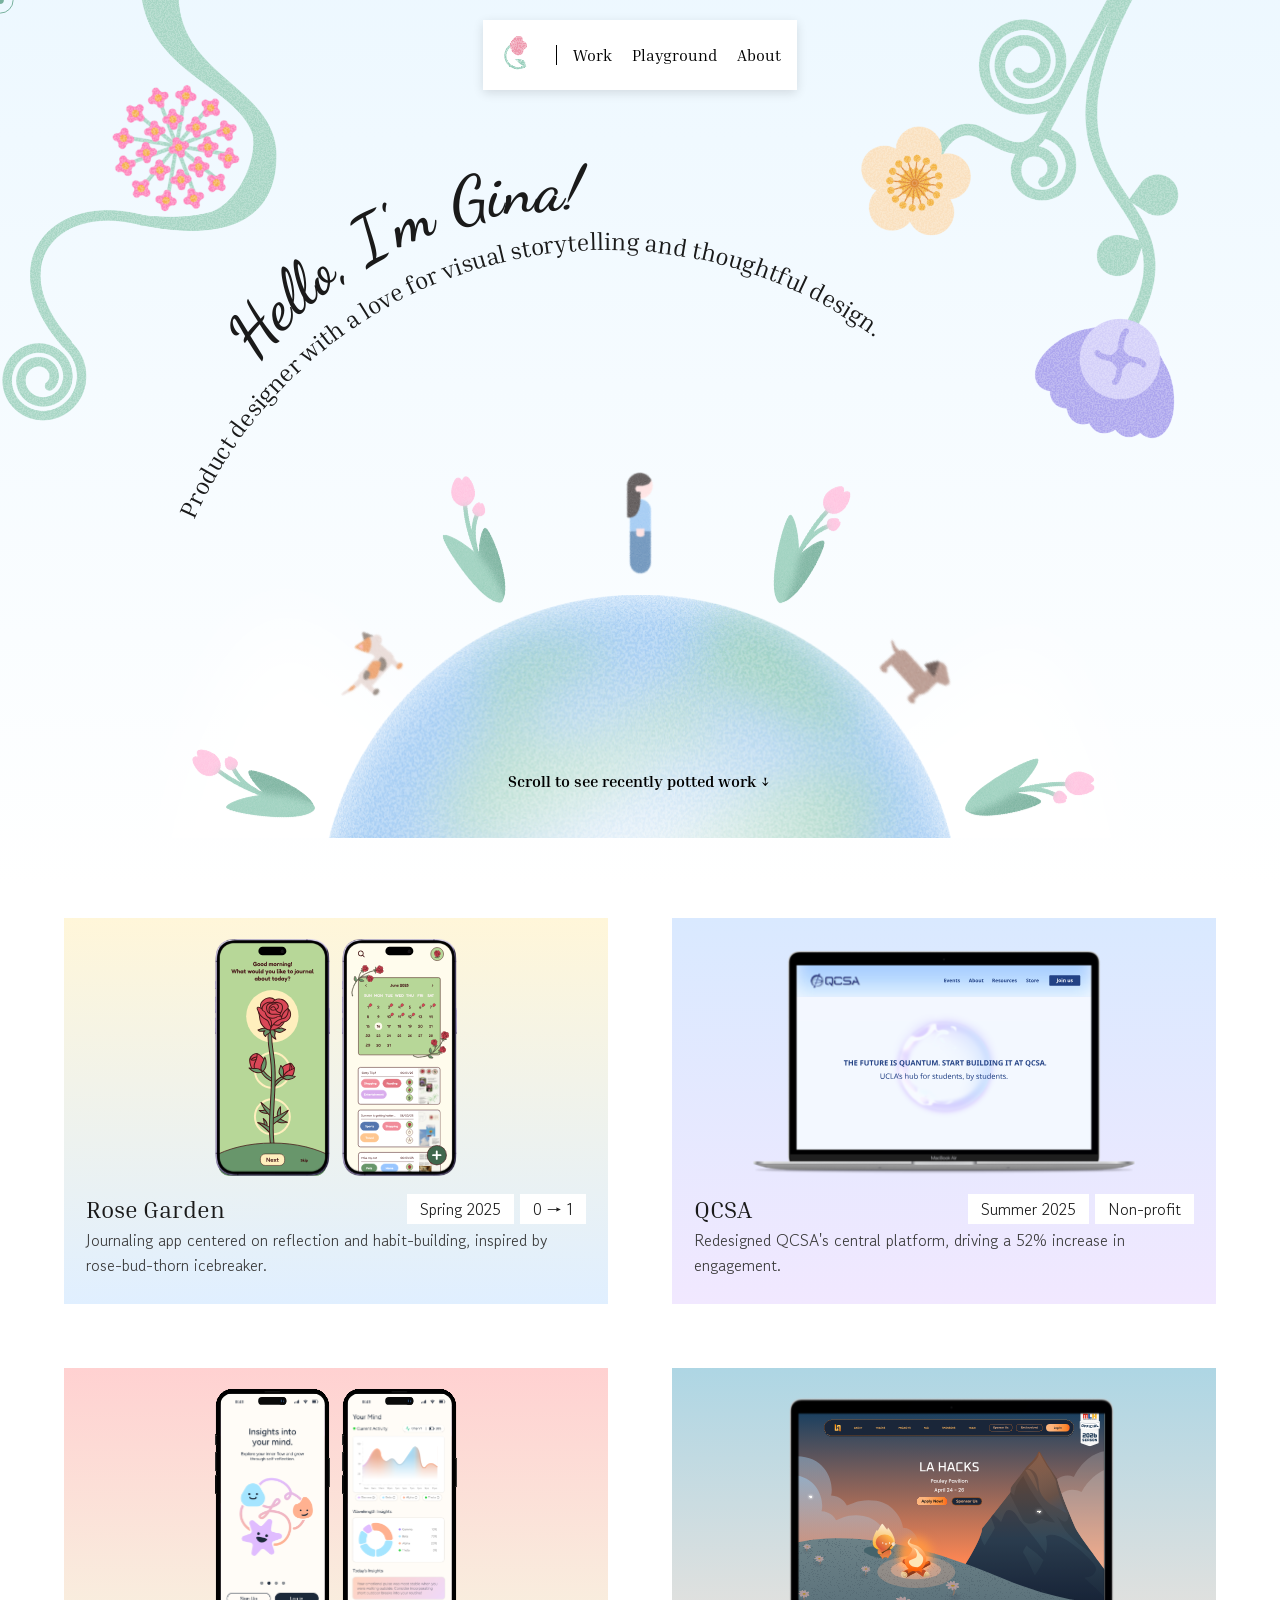
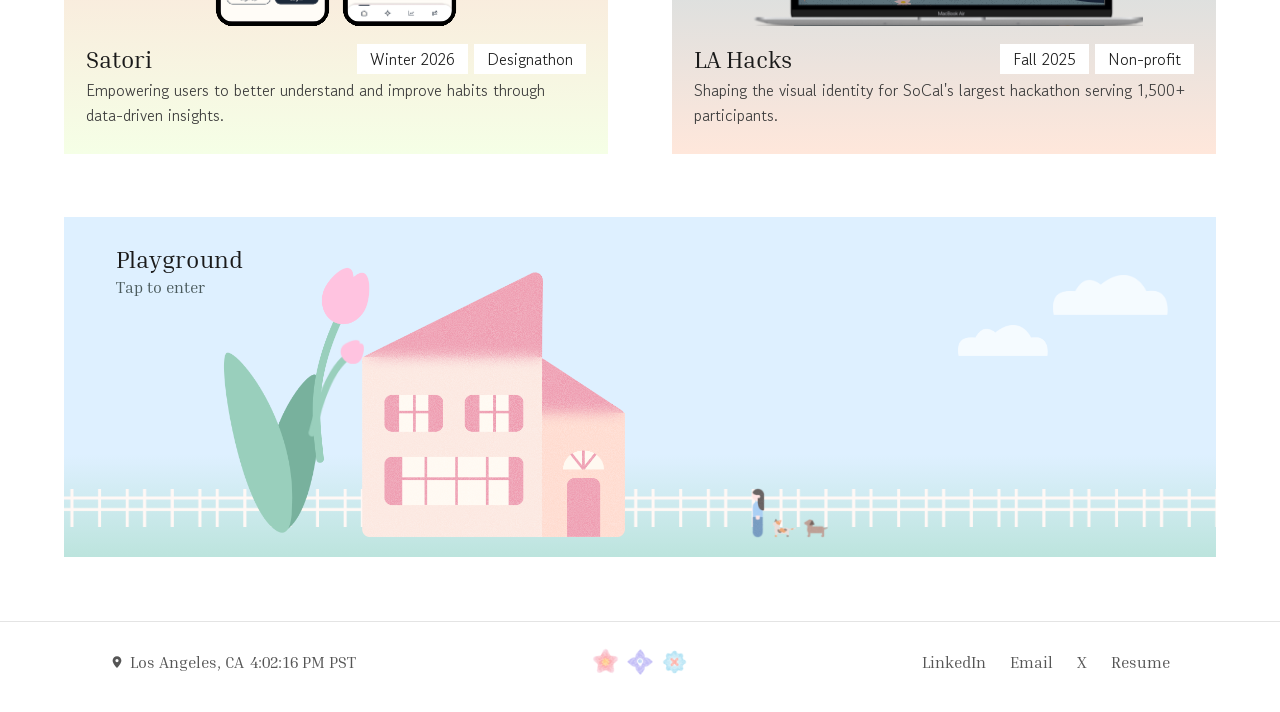
==== commit 9ca037ad: "testing phone view and homepage edits" ====
--- a/index.html
+++ b/index.html
@@ -49,8 +49,14 @@
         </svg>
         <svg class="hero-tagline-svg" viewBox="46 -30 808 248" aria-hidden="true" focusable="false">
           <path id="heroTaglineArc" d="M0,450 A450,450 0 0 1 900,450" fill="none" stroke="none"/>
-          <text class="hero-tagline-text" text-anchor="middle">
+          <!-- Two versions: the short one takes over on phones, where the
+               full line has to shrink too far to stay readable. CSS swaps
+               which is visible. -->
+          <text class="hero-tagline-text hero-tagline-full" text-anchor="middle">
             <textPath href="#heroTaglineArc" startOffset="50%">Product designer with a love for visual storytelling and thoughtful design.</textPath>
+          </text>
+          <text class="hero-tagline-text hero-tagline-short" text-anchor="middle">
+            <textPath href="#heroTaglineArc" startOffset="50%">Product designer with a love for visual storytelling.</textPath>
           </text>
         </svg>
         <span class="sr-only">Hello, I'm Gina! Product designer with a love for visual storytelling and thoughtful design.</span>
@@ -158,22 +164,6 @@
           </div>
         </a>
 
-        <a class="card" href="sips.html" style="--card-bg: linear-gradient(to bottom, #FFE3D6, #E7FFE6);">
-          <div class="card-media">
-            <img class="card-img" src="assets/SIPS.svg" alt="SIPS mockup">
-          </div>
-          <div class="card-body">
-            <div class="card-title-row">
-              <h2>SIPS</h2>
-              <div class="tags">
-                <span>Fall 2026</span>
-                <span>Internship</span>
-              </div>
-            </div>
-            <p>Redesigning map of sober-inclusive places.</p>
-          </div>
-        </a>
-
         <a class="card" href="la-hacks.html" style="--card-bg: linear-gradient(to bottom, #AED6E4, #FFE7DB);">
           <div class="card-media">
             <img class="card-img" src="assets/lahacks.svg" alt="LA Hacks mockup">
@@ -187,23 +177,6 @@
               </div>
             </div>
             <p>Shaping the visual identity for SoCal's largest hackathon serving 1,500+ participants.</p>
-          </div>
-        </a>
-
-        <a class="card" href="zenout.html" style="--card-bg: linear-gradient(to bottom, #ACC8E3, #FFDBDB);">
-          <div class="card-media">
-            <img class="card-img phone-zoom" src="assets/Zenout.svg" alt="ZenOut app mockup 1">
-            <img class="card-img phone-zoom" src="assets/Zenout%202.svg" alt="ZenOut app mockup 2">
-          </div>
-          <div class="card-body">
-            <div class="card-title-row">
-              <h2>ZenOut</h2>
-              <div class="tags">
-                <span>Spring 2026</span>
-                <span>App Redesign</span>
-              </div>
-            </div>
-            <p>Improving meditation goal tracking and sharing to encourage consistency.</p>
           </div>
         </a>
 
@@ -369,6 +342,32 @@
     window.addEventListener('load', alignRingToGlobe);
     alignRingToGlobe();
 
+    /* Holds the gap between the curved text and the top of the globe steady
+       at every width. Desktop, tablet and phone each position these with
+       different formulas (fixed px vs vw), so the gap drifted between them.
+       Measuring both and correcting the art's offset keeps it constant.
+       GAP is the desktop spacing — change that one number to retune. */
+    const GAP = 14;
+    const heroArtEl    = document.querySelector('.hero-art');
+    const taglineEl    = document.querySelector('.hero-tagline-svg');
+    const heroGlobeEl  = document.querySelector('.hero-globe');
+
+    function alignHeroText() {
+      if (!heroArtEl || !taglineEl || !heroGlobeEl) return;
+      heroArtEl.style.marginTop = '';               // back to the CSS value
+      const base = parseFloat(getComputedStyle(heroArtEl).marginTop) || 0;
+
+      /* getBoundingClientRect includes the SVGs' rotate/translate, so this
+         is where the text actually renders, not where its box sits. */
+      const textBottom = taglineEl.getBoundingClientRect().bottom;
+      const globeTop   = heroGlobeEl.getBoundingClientRect().top;
+
+      heroArtEl.style.marginTop = (base + (GAP - (globeTop - textBottom))).toFixed(2) + 'px';
+    }
+    window.addEventListener('resize', alignHeroText);
+    window.addEventListener('load', alignHeroText);
+    alignHeroText();
+
     window.addEventListener('wheel', e => {
       if (stepping) return;
       stepping = true;
--- a/style.css
+++ b/style.css
@@ -289,9 +289,9 @@
   display: block;
   width: 810px;
   max-width: 100%;
-  /* Rendered type is 24px x (width / 808), so a 539px floor keeps the
-     tagline from ever rendering below 16px. */
-  min-width: 539px;
+  /* Rendered type is 24px x (width / 808), so a full-width 808px floor
+     keeps the tagline from ever rendering below 24px. */
+  min-width: 808px;
   height: auto;
   /* Visual gap to the name = (name height 165px + this margin) + (tagline
      translateY -500px - name translateY -400px) = 65px + margin. -17px puts
@@ -314,6 +314,10 @@
   font-weight: 400;
   fill: var(--text);
 }
+
+/* Full tagline by default; the shortened phone version is swapped in by the
+   ≤600px block. */
+.hero-tagline-short { display: none; }
 
 .tagline-accent {
   color: #78B19D;
@@ -1234,9 +1238,19 @@
    up by the top-margin fraction first (flush the artwork to the top), then
    scale so the artwork's height fills the box exactly (flush to the bottom
    too) — without touching the SVGs' internal artwork. */
+/* Scales the phone mockups up slightly to fill the card. The card clips
+   overflow, so the zoom is dropped on small screens where the extra 11%
+   pushed the tops of the mockups out of frame. */
 .phone-zoom {
   transform-origin: top center;
   transform: scale(1.113) translateY(-2.7%);
+}
+
+@media (max-width: 720px) {
+  .phone-zoom { transform: none; }
+  /* Belt and braces: nothing in a card's media area may exceed its box. */
+  .card-media { align-items: center; }
+  .card-img   { max-width: 100%; max-height: 100%; object-fit: contain; }
 }
 
 /* meta row: Timeline / Role / Tools / Team */
@@ -3051,6 +3065,10 @@
 
   .hero-scroll-hint {
     top: calc(78% + 51px); /* sits at the dome's bottom edge, just above the gap */
+    /* Matches the tagline's rendered size. The tagline SVG is 90vw wide with
+       a 808-unit viewBox and 24px type, so it renders at 24 x 90vw/808 =
+       2.673vw. Tracking the same formula keeps the two in step. */
+    font-size: max(16px, 2.673vw);
   }
 
   /* Playground box: sides match the case study cards (64px), and the
@@ -3201,6 +3219,10 @@
    the selectors have equal specificity, so whichever is written last wins.
    Sitting earlier in the file is why these were being ignored. */
 @media (max-width: 600px) {
+  /* Shorter tagline on phones — the full line has to shrink too far here. */
+  .hero-tagline-full  { display: none; }
+  .hero-tagline-short { display: block; }
+
   .hero-name-svg    { transform: translate(-30px, calc(-6px - 39.33vw)) rotate(-21deg); }
   .hero-tagline-svg { transform: translate(-20px, calc(18px - 57.48vw)) rotate(-10deg); }
   .hero-vine        { top: calc(-14% - var(--wrap-w) * 0.8); }
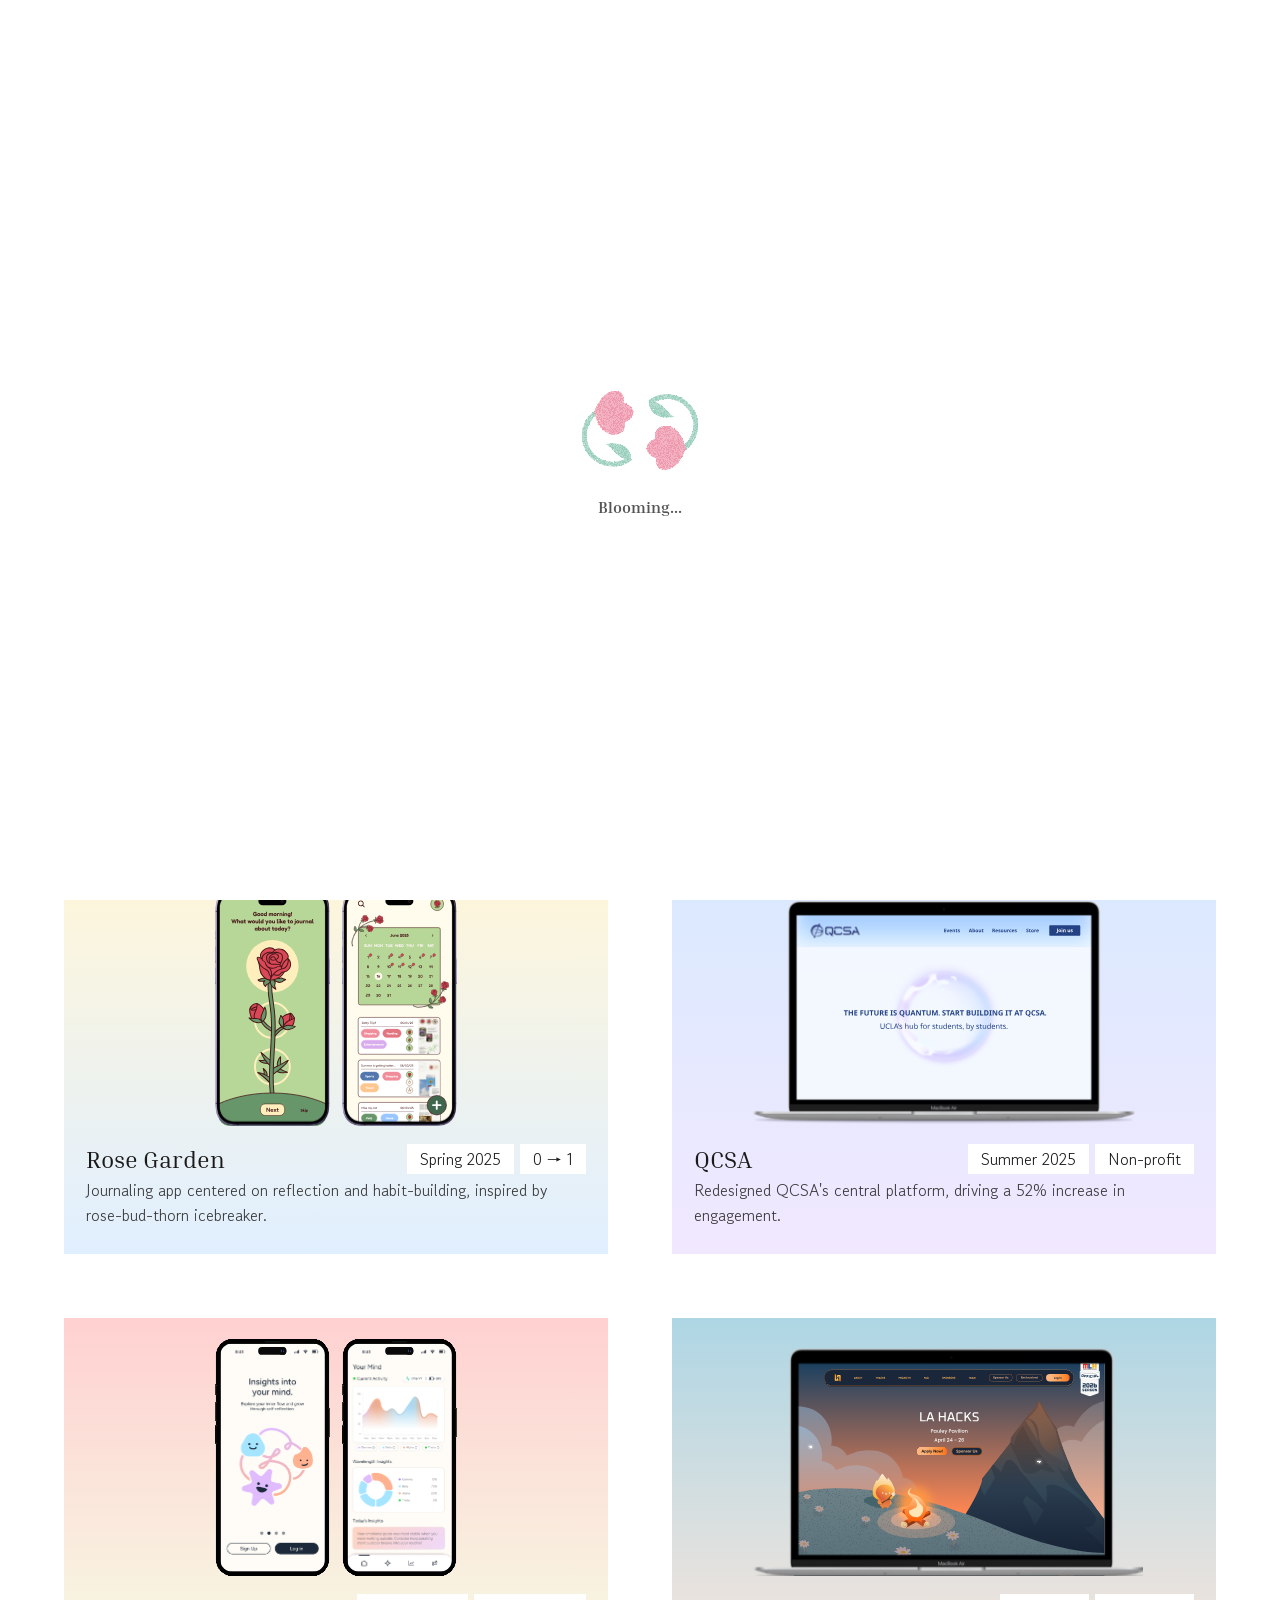
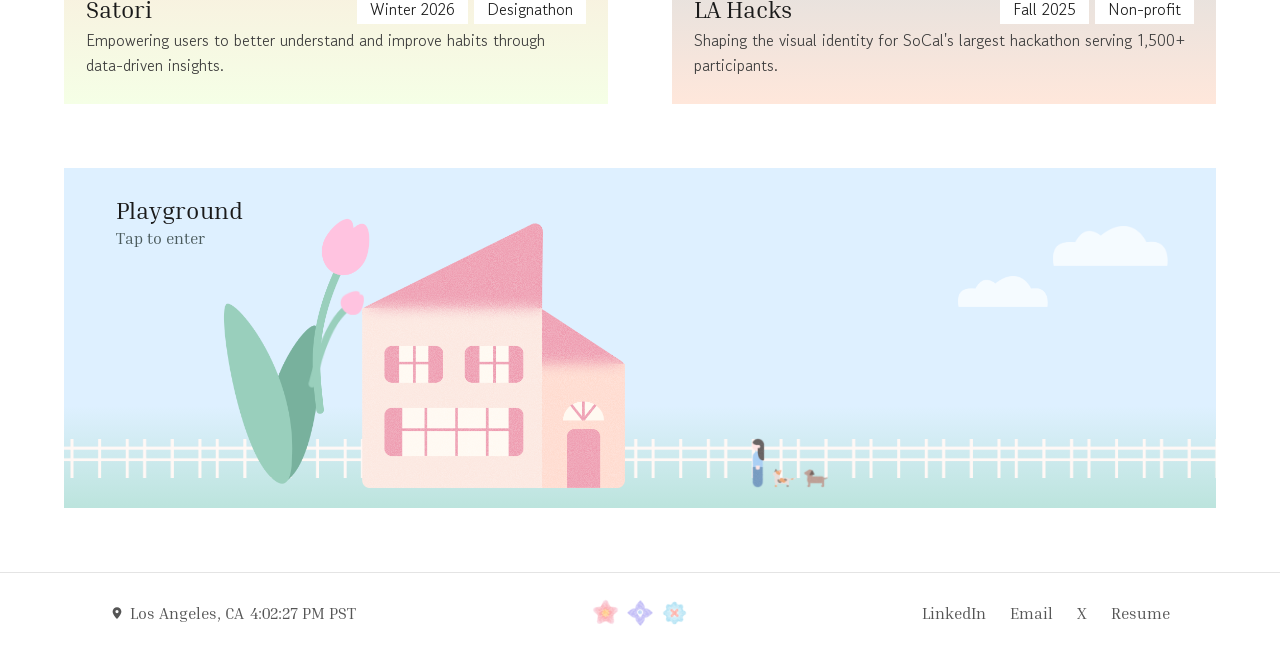
==== commit f65a4fa5: "updates to homepage" ====
--- a/index.html
+++ b/index.html
@@ -39,27 +39,23 @@
 
   <!-- ── HERO ── -->
   <section class="hero">
+    <!-- Vines hang from the top corners of the hero section itself, not from
+         the globe wrapper — nested in there they rode the globe's offset
+         chain and sat well below the top of the page. Stem and bloom are
+         separate layers so the flower can spin while the stem only sways. -->
+    <div class="hero-vine hero-vine--left">
+      <img src="assets/home-vineleft.png" class="hero-vine-stem" alt="" aria-hidden="true" draggable="false">
+      <img src="assets/home-bushypinkflower.png" class="hero-vine-bloom hero-vine-bloom--left" alt="" aria-hidden="true" draggable="false">
+    </div>
+    <div class="hero-vine hero-vine--right">
+      <img src="assets/home-vineright.png" class="hero-vine-stem" alt="" aria-hidden="true" draggable="false">
+      <img src="assets/home-yellowflower.png" class="hero-vine-bloom hero-vine-bloom--right" alt="" aria-hidden="true" draggable="false">
+    </div>
+
     <div class="wrap hero-inner">
       <div class="hero-text">
-        <svg class="hero-name-svg" viewBox="100 -60 600 165" aria-hidden="true" focusable="false">
-          <path id="heroNameArc" d="M0,400 A400,400 0 0 1 800,400" fill="none" stroke="none"/>
-          <text class="hero-name-text" text-anchor="middle">
-            <textPath href="#heroNameArc" startOffset="50%">Hello, I'm Gina!</textPath>
-          </text>
-        </svg>
-        <svg class="hero-tagline-svg" viewBox="46 -30 808 248" aria-hidden="true" focusable="false">
-          <path id="heroTaglineArc" d="M0,450 A450,450 0 0 1 900,450" fill="none" stroke="none"/>
-          <!-- Two versions: the short one takes over on phones, where the
-               full line has to shrink too far to stay readable. CSS swaps
-               which is visible. -->
-          <text class="hero-tagline-text hero-tagline-full" text-anchor="middle">
-            <textPath href="#heroTaglineArc" startOffset="50%">Product designer with a love for visual storytelling and thoughtful design.</textPath>
-          </text>
-          <text class="hero-tagline-text hero-tagline-short" text-anchor="middle">
-            <textPath href="#heroTaglineArc" startOffset="50%">Product designer with a love for visual storytelling.</textPath>
-          </text>
-        </svg>
-        <span class="sr-only">Hello, I'm Gina! Product designer with a love for visual storytelling and thoughtful design.</span>
+        <h1 class="hero-name">Hello, I'm Gina!</h1>
+        <p class="hero-tagline">Product designer with a love for visual storytelling and thoughtful design.</p>
       </div>
       <div class="hero-art">
         <div class="hero-globe-wrap">
@@ -95,16 +91,6 @@
             </div>
           </div>
           <p class="hero-scroll-hint">Scroll to see recently potted work ↓</p>
-          <!-- Vine stem + its bloom are separate layers so the flower can
-               spin on its own while the stem only sways. -->
-          <div class="hero-vine hero-vine--left">
-            <img src="assets/home-vineleft.png" class="hero-vine-stem" alt="" aria-hidden="true" draggable="false">
-            <img src="assets/home-bushypinkflower.png" class="hero-vine-bloom hero-vine-bloom--left" alt="" aria-hidden="true" draggable="false">
-          </div>
-          <div class="hero-vine hero-vine--right">
-            <img src="assets/home-vineright.png" class="hero-vine-stem" alt="" aria-hidden="true" draggable="false">
-            <img src="assets/home-yellowflower.png" class="hero-vine-bloom hero-vine-bloom--right" alt="" aria-hidden="true" draggable="false">
-          </div>
         </div>
       </div>
     </div>
@@ -342,31 +328,65 @@
     window.addEventListener('load', alignRingToGlobe);
     alignRingToGlobe();
 
-    /* Holds the gap between the curved text and the top of the globe steady
-       at every width. Desktop, tablet and phone each position these with
-       different formulas (fixed px vs vw), so the gap drifted between them.
-       Measuring both and correcting the art's offset keeps it constant.
-       GAP is the desktop spacing — change that one number to retune. */
-    const GAP = 14;
-    const heroArtEl    = document.querySelector('.hero-art');
-    const taglineEl    = document.querySelector('.hero-tagline-svg');
-    const heroGlobeEl  = document.querySelector('.hero-globe');
-
-    function alignHeroText() {
-      if (!heroArtEl || !taglineEl || !heroGlobeEl) return;
-      heroArtEl.style.marginTop = '';               // back to the CSS value
+    /* .hero-art is pulled up by a fixed negative margin, but the tagline
+       wraps to two or three lines depending on width — so at some sizes the
+       text ran into the flowers. This enforces a minimum gap between the
+       bottom of the tagline and the highest thing in the art (the flowers
+       overhang the art's box, so the box's own top isn't the real edge).
+       It only ever pushes the art down; where the CSS already leaves more
+       room than MIN_GAP, the tuned spacing is left alone. */
+    /* Clearance the guard keeps between the tagline and the topmost flower.
+       Negative by 32px on purpose: the measurement uses bounding boxes, and
+       a tilted tulip's box overstates its visual mass by roughly that much
+       (the corner of the box is empty). Letting the text sit 32px into that
+       empty corner recovers 32px of height for the globe without the two
+       actually touching. Raise this if they ever do. */
+    const MIN_GAP = -40;
+    const taglineEl = document.querySelector('.hero-tagline');
+    const heroArtEl = document.querySelector('.hero-art');
+
+    function preventOverlap() {
+      if (!taglineEl || !heroArtEl) return;
+      heroArtEl.style.marginTop = '';                       // back to the CSS value
       const base = parseFloat(getComputedStyle(heroArtEl).marginTop) || 0;
 
-      /* getBoundingClientRect includes the SVGs' rotate/translate, so this
-         is where the text actually renders, not where its box sits. */
-      const textBottom = taglineEl.getBoundingClientRect().bottom;
-      const globeTop   = heroGlobeEl.getBoundingClientRect().top;
-
-      heroArtEl.style.marginTop = (base + (GAP - (globeTop - textBottom))).toFixed(2) + 'px';
-    }
-    window.addEventListener('resize', alignHeroText);
-    window.addEventListener('load', alignHeroText);
-    alignHeroText();
+      let artTop = heroArtEl.getBoundingClientRect().top;
+      document.querySelectorAll('.hero-tulip, .hero-npc').forEach(el => {
+        artTop = Math.min(artTop, el.getBoundingClientRect().top);
+      });
+
+      const gap = artTop - taglineEl.getBoundingClientRect().bottom;
+      if (gap < MIN_GAP) {
+        heroArtEl.style.marginTop = (base + (MIN_GAP - gap)).toFixed(2) + 'px';
+      }
+    }
+
+    /* The hero text is plain centred HTML now, so only the flower ring still
+       needs measuring against the globe. */
+    function alignHero() { preventOverlap(); alignRingToGlobe(); }
+
+    window.addEventListener('resize', alignHero);
+    window.addEventListener('load', alignHero);
+    alignHero();
+
+    /* The first run happens before the globe PNG has decoded and before the
+       web fonts swap in, so it measures a wrong-sized globe. These cover
+       every case that changes the geometry after that first pass. */
+    if (globeEl && !globeEl.complete) {
+      globeEl.addEventListener('load', alignHero, { once: true });
+    }
+    if (document.fonts && document.fonts.ready) {
+      document.fonts.ready.then(alignHero);
+    }
+    /* Catch-all: re-run whenever the globe's size OR the tagline's height
+       changes. The tagline matters because it reflows between two and three
+       lines as the window narrows, and that reflow is exactly what used to
+       push it into the flowers. */
+    if (window.ResizeObserver) {
+      const ro = new ResizeObserver(alignHero);
+      if (globeEl) ro.observe(globeEl);
+      if (taglineEl) ro.observe(taglineEl);
+    }
 
     window.addEventListener('wheel', e => {
       if (stepping) return;
--- a/style.css
+++ b/style.css
@@ -209,7 +209,22 @@
 .nav-links a:hover { opacity: 0.5; }
 
 /* ── HERO ── */
-.hero { overflow: visible; position: relative; }
+/* --hero-w is the same clamp .hero-globe-wrap uses for its own width, but
+   declared here so the curved text can scale off it too. Every desktop hero
+   offset below is expressed as a fraction of it, so the text, the globe and
+   the gap between them all scale as one unit — the spacing keeps its
+   proportion instead of the text staying fixed while the art shrinks.
+   Each fraction equals the original pixel value / 820.8 (the clamp's max),
+   so at full width nothing moves. */
+.hero {
+  overflow: visible;
+  position: relative;
+  /* Scale for the globe art (see .hero-globe-wrap, which aliases this) and
+     the offsets derived from it. Ramps from 67% of the viewport toward full
+     bleed as the window narrows, so the art grows relative to the screen
+     without stepping at a breakpoint. */
+  --hero-w: min(100vw, clamp(300px, calc(66.96vw + max(0px, (900px - 100vw) * 0.37)), 820.8px));
+}
 
 /* Tint drawn as a layer rather than a plain background so it can reach up
    past the hero's box to cover the nav strip (the nav is a sibling above
@@ -234,7 +249,13 @@
    the top of the first card row (z-index 10) and was swallowing the
    custom "READ CASE STUDY" cursor hover there. Nothing in it is
    interactive, so let the mouse pass through. */
-.hero-text { margin-top: 430px; position: relative; z-index: 10; pointer-events: none; }
+.hero-text {
+  margin-top: clamp(72px, 11vh, 150px);
+  text-align: center;
+  position: relative;
+  z-index: 10;
+  pointer-events: none;
+}
 
 .hero-cloud {
   position: absolute;
@@ -261,63 +282,30 @@
    Width tracks the tagline at 600:810 ratio (74.07% of the container) so
    both texts shrink together — a fixed 600px stopped shrinking before the
    tagline did on tablets, drifting out of alignment. */
-.hero-name-svg {
-  display: block;
-  width: min(600px, 74.07%);
-  /* The SVG scales its type with its box, so rendered size is 64px x
-     (width / 600). Flooring the width at 300px stops the name rendering
-     below 32px. */
-  min-width: 300px;
-  height: auto;
-  overflow: visible;
-  transform: translateY(-400px) rotate(-25deg);
-  transform-origin: center center;
-}
-
-.hero-name-text {
+/* ── Hero text ──
+   Plain centred lines. This replaced a pair of SVG arcs whose radius and
+   font size were the same control, which is what made the spacing so hard
+   to hold steady across widths. */
+.hero-name {
   font-family: var(--script);
-  /* Fixed in user units, like the tagline's 24px — the SVG box handles all
-     the scaling. The old vw clamp made the title resize continuously with
-     the window while the tagline held steady, so the two drifted apart. */
-  font-size: 64px;
+  font-size: clamp(40px, 5vw, 64px);
   font-weight: 600;
-  fill: var(--text);
-}
-
-/* Tagline curves along the top of a 900px circle (radius 450) */
-.hero-tagline-svg {
-  display: block;
-  width: 810px;
-  max-width: 100%;
-  /* Rendered type is 24px x (width / 808), so a full-width 808px floor
-     keeps the tagline from ever rendering below 24px. */
-  min-width: 808px;
-  height: auto;
-  /* Visual gap to the name = (name height 165px + this margin) + (tagline
-     translateY -500px - name translateY -400px) = 65px + margin. -17px puts
-     it at 48px. */
-  margin-top: -17px;
-  overflow: visible;
-  transform: translateY(-500px) rotate(-15deg);
-  transform-origin: center center;
-}
-
-.hero-tagline-text {
+  line-height: 1.15;
+  color: var(--text);
+  margin: 0;
+}
+
+.hero-tagline {
   font-family: var(--font);
-  /* Scales on the same curve as .hero-name-text's clamp(48px, 5vw, 64px) —
-     same 12.8 px-per-vw ratio and the same 0.75 floor — so the two lines
-     shrink together. Without this the tagline only scaled with its SVG box
-     while the name also shrank its type, so the name pulled away. */
-  /* Fixed in user units — the 16px floor is enforced by the SVG's
-     min-width above, so the two don't fight each other. */
-  font-size: 24px;
+  font-size: clamp(20px, 1.9vw, 24px);
   font-weight: 400;
-  fill: var(--text);
-}
-
-/* Full tagline by default; the shortened phone version is swapped in by the
-   ≤600px block. */
-.hero-tagline-short { display: none; }
+  line-height: 1.55;
+  color: var(--text);
+  /* Caps the measure so the line breaks in roughly the same place at any
+     width, rather than stretching across a wide screen. */
+  max-width: 34em;
+  margin: 16px auto 0;
+}
 
 .tagline-accent {
   color: #78B19D;
@@ -328,7 +316,12 @@
   display: flex;
   justify-content: center;
   align-items: flex-end;
-  margin-top: -692px;
+  /* The text block is back in normal flow, so this only needs to close the
+     distance between the bottom of the tagline and the top of the globe
+     art — about -100px at desktop, easing to roughly -165px on phones where
+     the tagline wraps to more lines. The clamp keeps that transition smooth
+     rather than stepping at a breakpoint. */
+  margin-top: calc(-116px - clamp(0px, (1226px - 100vw) * 0.078, 66px));
   overflow: visible;
 }
 
@@ -339,8 +332,13 @@
   /* Single source of truth for responsive width. The tulip ring, tulip
      spokes, and npc orbit radius all derive from this so they scale in
      lockstep with the glow/globe (which are already %-of-width) at every
-     viewport size, instead of drifting out of sync on tablet/phone. */
-  --wrap-w: clamp(561.6px, 66.96vw, 820.8px);
+     viewport size, instead of drifting out of sync on tablet/phone.
+     It ramps from 67% of the viewport up toward full bleed as the window
+     narrows (it used to flip straight to 100vw at the 900px breakpoint,
+     which made the globe jump ~300px wide in one pixel of resize).
+     Defined on .hero as --hero-w so the curved text shares the exact same
+     scale and its arcs keep following the globe's curvature. */
+  --wrap-w: var(--hero-w);
   /* The globe image is 78% of the wrap width, so its radius is 39% of it.
      --globe-r sizes/places the ring's box so it shares the globe's center;
      --ring-r is how far out the flowers and NPCs stand from that center.
@@ -510,11 +508,12 @@
    place. */
 .hero-vine {
   position: absolute;
-  /* The lift is a proportion of the art's width rather than a fixed 345px,
-     so it shrinks along with everything else — on narrow screens the fixed
-     value held the vines too high and cropped them off the top. 0.42 x the
-     desktop --wrap-w (820.8px) is the same 345px there. */
-  top: calc(-14% - var(--wrap-w) * 0.504);
+  /* Anchored to the top of the hero section — but .hero begins *below* the
+     nav strip (~100px of sticky nav sits above it in the flow), which is
+     the gap that was showing above the vines. The -100px clears the nav so
+     the stems run off the top of the page; the proportional term is the
+     extra bleed that keeps their cut ends hidden at every size. */
+  top: calc(-100px - var(--hero-w) * 0.08);
   width: clamp(240px, 32vw, 470px);
   z-index: 4;
   pointer-events: none;
@@ -544,9 +543,11 @@
    scaled down on smaller screens while the flower didn't follow, so they
    drifted apart. */
 .hero-vine-bloom--left {
-  width: 27%;
-  left: 44%;
-  top: 32%;
+  width: 35.1%;
+  /* left/top shifted back by half the size increase so the bloom grows
+     around its own centre and stays seated on the stem tip. */
+  left: 39.95%;
+  top: 27.95%;
 }
 
 .hero-vine-bloom--right {
@@ -560,17 +561,16 @@
 /* The two stems have very different proportions (the left is near-square,
    the right is tall and narrow), so they're sized separately. Both are
    pushed further out toward the screen edges. */
-/* Anchored to the viewport edges, not to the centered globe wrap: `50% -
-   50vw` resolves to the screen's edge from inside this centered box, so the
-   vines track the window as it resizes instead of staying put and drifting
-   out of frame. The trailing px keeps the desktop composition identical. */
-.hero-vine--left  { left: calc(50% - 50vw - 132px); width: clamp(312px, 41.6vw, 611px); opacity: 0; }
-.hero-vine--right { right: calc(50% - 50vw + 75px); width: clamp(169px, 22.1vw, 325px); opacity: 0; }
+/* .hero spans the full page width, so these offsets are straight from the
+   screen edges — no need for the old `50% - 50vw` trick that compensated
+   for sitting inside the centred globe wrapper. */
+.hero-vine--left  { left: -132px; width: clamp(312px, 41.6vw, 611px); opacity: 0; }
+.hero-vine--right { right: 75px;  width: clamp(169px, 22.1vw, 325px); opacity: 0; }
 
 /* Tablet and below: halve the right vine's inset from the screen edge — the
    desktop 75px reads as too much room once everything else scales down. */
 @media (max-width: 1164px) {
-  .hero-vine--right { right: calc(50% - 50vw + 37.5px); }
+  .hero-vine--right { right: 37.5px; }
 }
 
 /* Slow drop, then the sway picks up exactly where it lands. */
@@ -1248,9 +1248,27 @@
 
 @media (max-width: 720px) {
   .phone-zoom { transform: none; }
-  /* Belt and braces: nothing in a card's media area may exceed its box. */
-  .card-media { align-items: center; }
-  .card-img   { max-width: 100%; max-height: 100%; object-fit: contain; }
+
+  /* The 624:296 ratio makes a box far shorter than the portrait phone
+     mockups (1103x2269), so their tops were clipped. A taller box with a
+     *definite* height is the fix: percentage max-height only resolves
+     against a definite height, which `aspect-ratio` wasn't reliably
+     providing. Now landscape art (1938x1154) fits by width and portrait art
+     fits by height — both fully visible, neither oversized. */
+  .card-media {
+    aspect-ratio: auto;
+    height: 54vw;
+    align-items: flex-end;
+    overflow: hidden;
+    padding: 5% 5% 0;
+  }
+  .card-img {
+    max-width: 100%;
+    max-height: 100%;
+    width: auto;
+    height: auto;
+    object-fit: contain;
+  }
 }
 
 /* meta row: Timeline / Role / Tools / Team */
@@ -2960,20 +2978,26 @@
 
 /* Clicking a ring photo flips a copy of it into the middle of the screen;
    clicking anywhere else flips it back into its slot. */
+/* The backdrop fades on its own layer rather than the overlay fading as a
+   whole — the card is a child, so fading the overlay took the card with it
+   and the photo vanished partway through the flip home. */
 .pg-lightbox {
   position: fixed;
   inset: 0;
   z-index: 9000;
+  pointer-events: none;
+  perspective: 1400px;
+}
+.pg-lightbox::before {
+  content: "";
+  position: absolute;
+  inset: 0;
   background: rgba(255, 255, 255, 0.86);
   opacity: 0;
-  pointer-events: none;
   transition: opacity 0.5s ease;
-  perspective: 1400px;
-}
-.pg-lightbox.is-open {
-  opacity: 1;
-  pointer-events: auto;
-}
+}
+.pg-lightbox.is-open { pointer-events: auto; }
+.pg-lightbox.is-open::before { opacity: 1; }
 
 .pg-lightbox-card {
   position: fixed;
@@ -2998,7 +3022,10 @@
 
 @media (max-width: 720px) {
   .pg-ring-stage { --ring-size: 247vw; margin-bottom: 64px; }
-  .pg-ring-item { width: calc(var(--ring-size) * 0.17); }
+  /* 0.17 left only ~16px between neighbours at phone sizes, so they read as
+     touching. Neighbour centres sit 0.1869 x ring-size apart, so 0.14 keeps
+     a clear gap — matching how the desktop ring reads. */
+  .pg-ring-item { width: calc(var(--ring-size) * 0.14); }
 }
 
 /* ── Responsive ── */
@@ -3172,45 +3199,18 @@
   .hero-npc--10,
   .hero-npc--11 { width: calc(var(--wrap-w) * 0.0934); }
 
-  /* Text block: same on-screen position as before, but the layout box is
-     pulled up so the hero's flow height ends where the dome visually ends
-     (no more dead space between hero and the first cards). */
-  .hero-text { margin-top: calc(62.32vw - 49px); }
-  /* Both SVGs shrink to the same ~90vw here, which flips their arc-radius
-     relationship (name 400·w/600 vs tagline 450·w/808) and makes the two
-     curves cross. Rendering the name at 66vw restores the desktop ratio
-     (tagline arc ~13% larger) so the curves nest instead of colliding. */
-  /* Phones are narrower than the desktop floors, so clear them here.
-     The tagline's Y is derived from the name's (-96px - 39.33vw) minus the
-     name's own height (0.275 x 66vw = 18.15vw) plus the 24px gap, so the two
-     stay 24px apart at every phone width. The old independent vw formula let
-     the gap swing by ~110px across that range. */
-  /* Both Y offsets are eased by 45px here so the pair sits lower — at these
-     widths the vw-driven lift pulled them up under the nav. Applied
-     equally. Phones get a bigger 90px drop in the ≤600px block below. */
-  .hero-name-svg    { width: 66vw; min-width: 0; transform: translate(-30px, calc(-131px - 39.33vw)) rotate(-21deg); }
-  .hero-tagline-svg {
-    min-width: 0;
-    margin-top: 0;
-    /* taglineY = nameY - name height (18.15vw) + gap. The 48px gap matches
-       full width; both offsets move together so it stays constant. */
-    transform: translate(-20px, calc(-83px - 57.48vw)) rotate(-10deg);
-  }
-
-  /* --wrap-w becomes 100vw here, so the multiplier has to be retuned or the
-     vines drift out of frame. */
-  .hero-vine { top: calc(-14% - var(--wrap-w) * 0.42); }
-
-  /* Globe re-centered (the ≤720px flex-start/negative-margin hack existed
-     for the oversized fixed-width globe, which no longer applies) and
-     pinned so its dome top tucks under the tagline. */
+
+  /* The hero text is plain centred lines now — no per-breakpoint overrides
+     needed, it just wraps. */
+
+  /* No top override needed any more — the vines hang from the top of the
+     hero section, so they sit correctly at every width. */
+
+  /* Only the horizontal centering is band-specific now; the vertical
+     offset comes from the single continuous formula on .hero-art. */
   .hero-art {
     justify-content: center;
     margin-left: 0;
-    /* Baseline, no drop. -84.9vw = -(0.6053 + 0.2437) × the 100vw art
-       width; the +20px is the original globe/tulip/npc nudge. The phone
-       block below adds its own drop on top of this — tablet keeps none. */
-    margin-top: calc(20px - 84.9vw);
   }
 }
 
@@ -3219,15 +3219,12 @@
    the selectors have equal specificity, so whichever is written last wins.
    Sitting earlier in the file is why these were being ignored. */
 @media (max-width: 600px) {
-  /* Shorter tagline on phones — the full line has to shrink too far here. */
-  .hero-tagline-full  { display: none; }
-  .hero-tagline-short { display: block; }
-
-  .hero-name-svg    { transform: translate(-30px, calc(-6px - 39.33vw)) rotate(-21deg); }
-  .hero-tagline-svg { transform: translate(-20px, calc(18px - 57.48vw)) rotate(-10deg); }
-  .hero-vine        { top: calc(-14% - var(--wrap-w) * 0.8); }
-
-  /* Taller hero: the globe, its ring, and the scroll hint (all children of
-     the art block) shift down together by 100px. */
-  .hero-art { margin-top: calc(120px - 84.9vw); }
-}
+  /* Tighter title-to-tagline gap on phones. */
+  .hero-tagline { margin-top: 8px; }
+
+  /* Globe sits 192px lower here — the negative margin is reduced by that
+     much on top of the base formula's phone value. */
+  /* Base value at phone widths is (-116 - 66); +192 drops the globe from
+     there. Keep the -116 in sync with the base rule on .hero-art. */
+  .hero-art { margin-top: calc(-116px - 66px + 192px); }
+}
